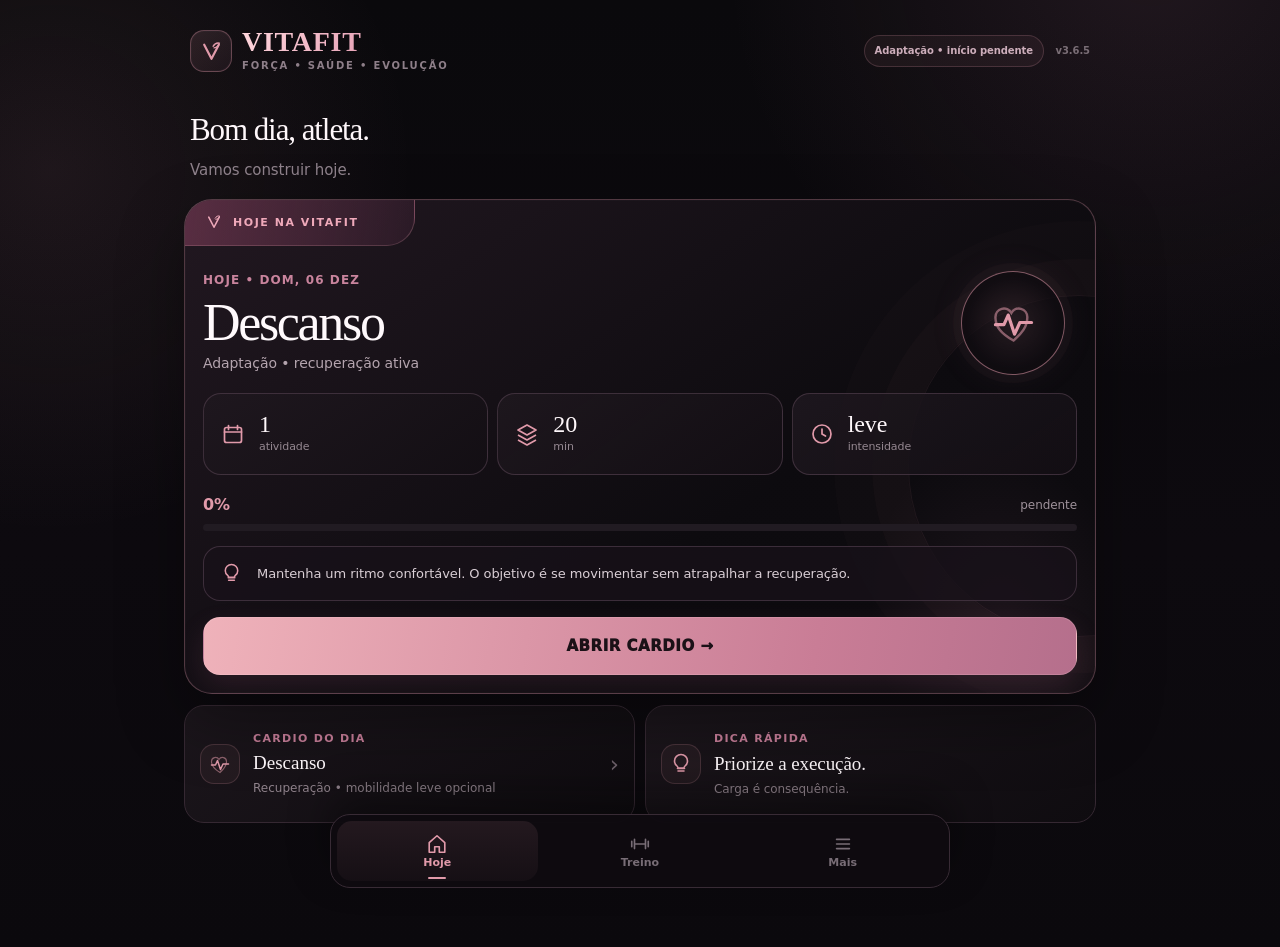
==== index.html @ 619fb8e9 "Release VITAFIT 3.6.5 simplified performance build" ====
<!doctype html>
<html lang="pt-BR">
<head>
  <meta charset="utf-8">
  <meta name="viewport" content="width=device-width,initial-scale=1,viewport-fit=cover">
  <meta name="theme-color" content="#120d12">
  <meta name="application-name" content="VITAFIT">
  <meta name="apple-mobile-web-app-capable" content="yes">
  <meta name="apple-mobile-web-app-status-bar-style" content="black-translucent">
  <meta name="apple-mobile-web-app-title" content="VITAFIT">
  <meta name="forja-build" content="3.6.5">
  <meta name="vitafit-build" content="3.6.5">
  <link rel="manifest" href="manifest.webmanifest?v=3.6.5">
  <link rel="icon" type="image/svg+xml" href="icons/vitafit.svg?v=3.6.5">
  <link rel="icon" type="image/png" sizes="192x192" href="icons/icon-192.png">
  <link rel="apple-touch-icon" href="icons/icon-192.png">
  <title>VITAFIT • Força, saúde & evolução</title>
  <script>
    window.__VITAFIT_INSTALL__=window.__VITAFIT_INSTALL__||{deferred:null,installed:false};
    window.addEventListener('beforeinstallprompt',event=>{event.preventDefault();window.__VITAFIT_INSTALL__.deferred=event;window.dispatchEvent(new CustomEvent('vitafit-install-ready'));});
    window.addEventListener('appinstalled',()=>{window.__VITAFIT_INSTALL__.installed=true;window.__VITAFIT_INSTALL__.deferred=null;window.dispatchEvent(new CustomEvent('vitafit-app-installed'));});
  </script>
  <link rel="stylesheet" href="css/base.css?v=3.6.5"><link rel="stylesheet" href="css/v13.css?v=3.6.5"><link rel="stylesheet" href="css/v14.css?v=3.6.5"><link rel="stylesheet" href="css/v20.css?v=3.6.5"><link rel="stylesheet" href="css/v21.css?v=3.6.5"><link rel="stylesheet" href="css/v30.css?v=3.6.5"><link rel="stylesheet" href="css/v31.css?v=3.6.5"><link rel="stylesheet" href="css/v32.css?v=3.6.5"><link rel="stylesheet" href="css/v33.css?v=3.6.5"><link rel="stylesheet" href="css/v333.css?v=3.6.5"><link rel="stylesheet" href="css/v334.css?v=3.6.5"><link rel="stylesheet" href="css/v340.css?v=3.6.5"><link rel="stylesheet" href="css/v341.css?v=3.6.5"><link rel="stylesheet" href="css/v342.css?v=3.6.5"><link rel="stylesheet" href="css/v350.css?v=3.6.5"><link rel="stylesheet" href="css/v350fix.css?v=3.6.5"><link rel="stylesheet" href="css/v351.css?v=3.6.5"><link rel="stylesheet" href="css/v351-accessibility.css?v=3.6.5"><link rel="stylesheet" href="css/v353.css?v=3.6.5"><link rel="stylesheet" href="css/v354.css?v=3.6.5"><link rel="stylesheet" href="css/v360.css?v=3.6.5"><link rel="stylesheet" href="css/v363.css?v=3.6.5"><link rel="stylesheet" href="css/v364.css?v=3.6.5"><link rel="stylesheet" href="css/v365.css?v=3.6.5">
</head>
<body>
  <div id="forja-root"><div style="min-height:100vh;display:grid;place-items:center;background:radial-gradient(circle at 50% 35%,#21151e,#0b090d 62%);color:#fff9fc;font-family:system-ui,sans-serif;text-align:center;padding:24px"><div><strong style="font-family:Georgia,serif;font-size:30px;font-weight:500;letter-spacing:.08em;color:#e8a2b1">VITAFIT</strong><div style="margin-top:8px;opacity:.56;font-size:11px;letter-spacing:.08em">FORÇA • SAÚDE • EVOLUÇÃO</div><div style="margin-top:16px;opacity:.64;font-size:12px">Preparando seu dia…</div></div></div></div>
  <script>
  (async()=>{
    const BUILD='3.6.5';window.__FORJA_BUILD__=BUILD;window.__VITAFIT_BUILD__=BUILD;document.documentElement.dataset.forjaBuild=BUILD;document.documentElement.dataset.brand='vitafit';
    const root=document.getElementById('forja-root');
    const parts=['home-dashboard.html','nutrition.html','training.html','modals.html'];
    const scripts=['base.js','plan.js','v13.js','enhancements-a.js','v21.js','v30a.js','v30b1.js','v30c.js','dom-fixes.js','v30b2.js','v31.js','v32.js','v33.js','v332.js','v333.js','v334.js','v340.js','v341.js','v342.js','v350.js','v350fix.js','v350header.js','v351.js','v353.js','v354.js','v354-version.js','v360.js','v363.js','v364.js','v365.js'];
    const fragments=await Promise.all(parts.map(async p=>{const r=await fetch('fragments/'+p+'?v='+BUILD);if(!r.ok)throw new Error('Falha ao carregar '+p);return r.text();}));root.innerHTML=fragments.join('');
    const loads=scripts.map(s=>new Promise((ok,fail)=>{const el=document.createElement('script');el.src='js/'+s+'?v='+BUILD;el.async=false;el.onload=ok;el.onerror=fail;document.body.appendChild(el);}));await Promise.all(loads);
    const version=document.querySelector('.hero .version');if(version)version.textContent='v'+BUILD;document.documentElement.dataset.forjaBuild=BUILD;document.documentElement.dataset.vitafitBuild=BUILD;document.documentElement.dataset.vitafitReady='true';
    if('serviceWorker' in navigator){navigator.serviceWorker.addEventListener('message',e=>{if(e.data?.type==='VITAFIT_READY'&&e.data.build&&String(e.data.build)!==BUILD)window.__VITAFIT_UPDATE_AVAILABLE__=String(e.data.build);});navigator.serviceWorker.register('service-worker.js?v='+BUILD,{updateViaCache:'none'}).then(reg=>reg.update()).catch(()=>{});}
  })().catch(err=>{document.getElementById('forja-root').innerHTML='<div style="padding:24px;font-family:sans-serif;color:#fff;background:#0b090d;min-height:100vh"><h1>VITAFIT</h1><p>Não foi possível carregar o aplicativo.</p><pre>'+err.message+'</pre></div>';});
  </script>
</body></html>
---- css/base.css ----
:root{
  --bg:#0c0f13;--panel:#151a22;--panel2:#1b222d;--line:#2a3341;
  --text:#f6f8fb;--muted:#9da8b8;--accent:#b8ff4f;--accent2:#6ce5ff;
  --warn:#ffd166;--danger:#ff7b7b;--good:#85ec94;--shadow:0 16px 44px rgba(0,0,0,.24);
  --r:20px
}
*{box-sizing:border-box} html{scroll-behavior:smooth}
body{
  margin:0;background:
  radial-gradient(circle at 8% 0%,rgba(108,229,255,.08),transparent 31%),
  radial-gradient(circle at 100% 15%,rgba(184,255,79,.07),transparent 28%),var(--bg);
  color:var(--text);font-family:Inter,ui-sans-serif,system-ui,-apple-system,BlinkMacSystemFont,"Segoe UI",sans-serif;
  line-height:1.45;padding-bottom:30px
}
button,input,textarea{font:inherit} button{cursor:pointer;-webkit-tap-highlight-color:transparent}
.app{max-width:1000px;margin:0 auto;padding:16px}
.card{
  border:1px solid var(--line);border-radius:var(--r);padding:16px;
  background:linear-gradient(145deg,rgba(255,255,255,.045),rgba(255,255,255,.018));
  box-shadow:0 10px 28px rgba(0,0,0,.11)
}
.hero{
  position:relative;overflow:hidden;padding:21px;border:1px solid var(--line);border-radius:28px;
  background:linear-gradient(145deg,rgba(255,255,255,.06),rgba(255,255,255,.018));box-shadow:var(--shadow)
}
.hero:after{content:"";position:absolute;width:190px;height:190px;border-radius:50%;right:-70px;top:-80px;background:rgba(184,255,79,.11)}
.eyebrow{font-size:11px;font-weight:900;letter-spacing:.14em;color:var(--accent)}
h1{font-size:clamp(28px,7vw,45px);letter-spacing:-.04em;line-height:1;margin:7px 0 7px}
.hero>p{margin:0;color:var(--muted);max-width:760px}
.profile{display:grid;grid-template-columns:repeat(4,1fr);gap:9px;margin-top:16px}
.metric{padding:11px;border-radius:15px;border:1px solid var(--line);background:rgba(255,255,255,.03)}
.metric b{display:block;font-size:17px}.metric span{font-size:11px;color:var(--muted)}
.version{position:absolute;top:14px;right:16px;color:var(--muted);font-size:10px;font-weight:800;z-index:2}

.today-wrap{margin-top:14px}
.today-head{display:flex;align-items:center;justify-content:space-between;gap:10px;margin-bottom:10px}
.today-head h2{font-size:18px;margin:0}
.date-nav{display:flex;gap:6px;align-items:center}
.icon-btn,.soft-btn,.primary-btn{
  border:1px solid var(--line);border-radius:12px;background:var(--panel2);color:var(--text);font-weight:800
}
.icon-btn{width:38px;height:38px;padding:0}.soft-btn{padding:9px 12px}.primary-btn{padding:10px 13px;background:var(--accent);border-color:var(--accent);color:#10130b}
#dateInput{height:38px;border:1px solid var(--line);border-radius:11px;background:#0f1319;color:var(--text);padding:0 9px;color-scheme:dark}
.today-grid{display:grid;grid-template-columns:1.3fr repeat(3,.7fr);gap:9px}
.today-main{padding:14px;border-radius:16px;border:1px solid rgba(184,255,79,.26);background:rgba(184,255,79,.055)}
.today-main b{display:block;font-size:17px;margin:3px 0}.today-main span{color:var(--muted);font-size:12px}
.stat{padding:13px;border-radius:16px;border:1px solid var(--line);background:rgba(255,255,255,.025)}
.stat strong{font-size:21px;display:block}.stat span{font-size:11px;color:var(--muted)}
.progress{height:9px;background:#0c0f13;border:1px solid var(--line);border-radius:999px;overflow:hidden}
.progress>div{height:100%;width:0;background:linear-gradient(90deg,var(--accent),var(--accent2));transition:.2s}

.target-card{margin-top:14px}
.target-row{display:flex;justify-content:space-between;align-items:center;gap:14px}
.target-row h2{font-size:17px;margin:4px 0}.target-row p{margin:0;color:var(--muted);font-size:12px}
.target-image-wrap{display:none;margin-top:14px}
.target-card.expanded .target-image-wrap{display:block;animation:fade .2s ease}
.target-image-btn{display:block;border:0;padding:0;background:#0c0f13;border-radius:17px;overflow:hidden;width:100%;position:relative}
.target-image-btn img{display:block;width:100%;max-height:560px;object-fit:contain;background:#090b0e}
.target-image-btn span{position:absolute;bottom:9px;left:9px;padding:5px 8px;border-radius:999px;background:rgba(0,0,0,.66);font-size:10px;color:#fff;font-weight:800}

.tabs{
  position:sticky;top:7px;z-index:30;display:grid;grid-template-columns:1fr 1fr;gap:7px;padding:7px;margin:14px 0 18px;
  border:1px solid var(--line);background:rgba(12,15,19,.9);backdrop-filter:blur(14px);border-radius:18px
}
.tab-btn{padding:12px;border:0;border-radius:12px;background:transparent;color:var(--muted);font-weight:900}
.tab-btn.active{background:var(--accent);color:#10130b}.tab{display:none}.tab.active{display:block;animation:fade .2s ease}
@keyframes fade{from{opacity:.4;transform:translateY(3px)}to{opacity:1;transform:none}}

.section-title{margin:25px 0 11px}.section-title h2{font-size:21px;letter-spacing:-.02em;margin:0}.section-title p{margin:4px 0 0;color:var(--muted);font-size:13px}
.grid{display:grid;gap:10px}.grid-4{grid-template-columns:repeat(4,1fr)}.grid-2{grid-template-columns:repeat(2,1fr)}
.macro-value{font-size:25px;font-weight:950;letter-spacing:-.04em}.macro-label{font-size:11px;color:var(--muted)}
.macro-card:nth-child(1) .macro-value{color:var(--accent)}
.macro-card:nth-child(2) .macro-value{color:#ffd36f}
.macro-card:nth-child(3) .macro-value{color:var(--accent2)}
.macro-card:nth-child(4) .macro-value{color:#ffa5c8}

.meal{display:grid;grid-template-columns:66px 1fr auto;gap:12px;padding:14px 0;border-bottom:1px solid var(--line);align-items:start}
.meal:last-child{border-bottom:0;padding-bottom:0}.time{font-weight:950;color:var(--accent);font-size:14px}
.meal h3{margin:0 0 4px;font-size:15px}.meal p{margin:0;color:var(--muted);font-size:13px}.meal .mini{margin-top:6px;font-size:11px;color:#d0d6df}
.check,.ex-check{border:1px solid var(--line);background:#10151c;color:transparent;font-weight:950}
.check{width:30px;height:30px;border-radius:50%}.check.done,.ex-check.done{background:var(--accent);border-color:var(--accent);color:#0c1108}
.water-amount{font-size:35px;font-weight:950;letter-spacing:-.05em}.water-actions{display:flex;flex-wrap:wrap;gap:7px;margin-top:11px}

.measure-form{display:grid;grid-template-columns:repeat(5,1fr) auto;gap:8px}
.field label{display:block;color:var(--muted);font-size:10px;margin:0 0 5px 2px;font-weight:800}
.field input,textarea,.load-input,#startDate{
  width:100%;border:1px solid var(--line);border-radius:11px;background:#0f1319;color:var(--text);padding:10px
}
.measure-summary{display:grid;grid-template-columns:repeat(4,1fr);gap:8px;margin-top:12px}
.delta{padding:11px;border:1px solid var(--line);border-radius:14px;background:rgba(255,255,255,.025)}
.delta b{display:block;font-size:16px}.delta span{font-size:10px;color:var(--muted)}
.chart-wrap{margin-top:12px;padding:10px;border:1px solid var(--line);border-radius:15px;overflow:hidden}
#trendSvg{width:100%;height:180px;display:block}.chart-legend{display:flex;gap:15px;color:var(--muted);font-size:10px;margin:4px 4px 0}
.legend-dot{display:inline-block;width:8px;height:8px;border-radius:50%;margin-right:5px}.ld1{background:var(--accent)}.ld2{background:var(--accent2)}
.log-list{margin-top:10px;display:grid;gap:7px}.log-item{display:grid;grid-template-columns:1fr repeat(4,.75fr) auto;gap:7px;padding:9px;border:1px solid var(--line);border-radius:12px;font-size:11px}
.log-item span{color:var(--muted)}.delete-btn{border:0;background:transparent;color:var(--danger);font-weight:900}

.schedule{display:grid;grid-template-columns:repeat(7,1fr);gap:7px}
.day{min-height:110px;padding:10px;border:1px solid var(--line);border-radius:15px;background:rgba(255,255,255,.025)}
.day b{font-size:11px;color:var(--muted)}.day strong{display:block;margin:5px 0;font-size:12px}.day small{color:var(--muted);font-size:10px;line-height:1.3}
.day.training{border-color:rgba(184,255,79,.34)}.day.cardio{border-color:rgba(108,229,255,.34)}.day.today{outline:2px solid var(--accent);outline-offset:2px}

.phase-bar{display:grid;grid-template-columns:auto 1fr auto;gap:10px;align-items:center}.phase-bar b{font-size:13px}.phase-bar span{font-size:11px;color:var(--muted)}
.week-grid{display:grid;grid-template-columns:repeat(3,1fr);gap:9px}.phase h3{font-size:15px;margin:4px 0}.phase p{margin:0;color:var(--muted);font-size:12px}.phase.active{border-color:rgba(184,255,79,.46);box-shadow:0 0 0 1px rgba(184,255,79,.14) inset}

details{border:1px solid var(--line);border-radius:17px;background:rgba(255,255,255,.025);margin-bottom:9px;overflow:hidden}
summary{list-style:none;padding:15px;display:flex;align-items:center;justify-content:space-between;gap:12px;font-weight:900;cursor:pointer}
summary::-webkit-details-marker{display:none}.sum-meta{text-align:right;font-size:10px;color:var(--muted);font-weight:700}.detail-body{padding:0 15px 15px}
.exercise{display:grid;grid-template-columns:minmax(0,1.45fr) .65fr .65fr 78px auto;gap:7px;align-items:center;padding:10px 0;border-top:1px solid var(--line)}
.exercise .name{font-size:13px;font-weight:850}.exercise small{display:block;color:var(--muted);font-size:10px;margin-top:2px}.data{font-size:11px;color:#d4dae3}.load-input{padding:7px 8px}.ex-check{width:26px;height:26px;border-radius:8px}
.tip{padding:11px 12px;border-left:3px solid var(--accent);border-radius:0 12px 12px 0;background:rgba(184,255,79,.055);font-size:12px;color:#dce4d5}
.cardio-table{width:100%;border-collapse:collapse;font-size:12px}.cardio-table th,.cardio-table td{text-align:left;padding:9px 7px;border-bottom:1px solid var(--line);vertical-align:top}.cardio-table th{font-size:9px;text-transform:uppercase;letter-spacing:.08em;color:var(--muted)}
.tag{display:inline-block;padding:4px 7px;border-radius:999px;background:rgba(108,229,255,.1);color:var(--accent2);font-size:10px;font-weight:900}
textarea{min-height:90px;resize:vertical}
.settings-actions{display:flex;flex-wrap:wrap;gap:8px}
.footer-note{margin-top:20px;padding:13px;border:1px solid rgba(255,209,102,.28);border-radius:15px;background:rgba(255,209,102,.055);color:#e8ddc8;font-size:11px}

.modal{display:none;position:fixed;inset:0;z-index:100;background:rgba(0,0,0,.93);align-items:center;justify-content:center;padding:15px}
.modal.open{display:flex}.modal img{max-width:100%;max-height:90vh;border-radius:16px}.modal button{position:absolute;right:15px;top:15px;width:40px;height:40px;border-radius:50%;border:1px solid rgba(255,255,255,.25);background:rgba(0,0,0,.6);color:#fff;font-size:20px}
.toast{position:fixed;left:50%;bottom:18px;transform:translateX(-50%) translateY(20px);opacity:0;z-index:110;background:#f6f8fb;color:#111;padding:10px 14px;border-radius:999px;font-size:12px;font-weight:850;transition:.2s;pointer-events:none;white-space:nowrap}.toast.show{opacity:1;transform:translateX(-50%) translateY(0)}

@media(max-width:780px){
  .profile,.grid-4{grid-template-columns:repeat(2,1fr)}.grid-2{grid-template-columns:1fr}
  .today-grid{grid-template-columns:1fr 1fr}.today-main{grid-column:1/-1}
  .schedule{grid-template-columns:repeat(2,1fr)}.day:last-child{grid-column:1/-1}
  .measure-form{grid-template-columns:repeat(2,1fr)}.measure-form .save-measure{grid-column:1/-1}
  .measure-summary{grid-template-columns:repeat(2,1fr)}.week-grid{grid-template-columns:1fr}
  .exercise{grid-template-columns:1fr .7fr 72px auto}.exercise .name{grid-column:1/-1}.exercise .rest{display:none}
  .log-item{grid-template-columns:1fr 1fr 1fr auto}.log-item .hide-mobile{display:none}
}
@media(max-width:460px){
  .app{padding:11px}.hero{padding:17px}.meal{grid-template-columns:54px 1fr auto;gap:9px}
  .today-head{align-items:flex-start;flex-direction:column}.date-nav{width:100%}#dateInput{flex:1;min-width:0}
  .today-grid{grid-template-columns:1fr 1fr}.stat strong{font-size:18px}
  .target-row{align-items:flex-start;flex-direction:column}
}

.today-workout-card{
  border-color:rgba(184,255,79,.35);
  background:linear-gradient(135deg,rgba(184,255,79,.075),rgba(108,229,255,.035));
}
.today-workout-card .tw-head{display:flex;justify-content:space-between;align-items:flex-start;gap:12px}
.today-workout-card h3{margin:4px 0 4px;font-size:19px}
.today-workout-card p{margin:0;color:var(--muted);font-size:12px}
.tw-actions{display:flex;flex-wrap:wrap;gap:7px;margin-top:12px}
.session-strip{
  display:none;grid-template-columns:1fr auto;gap:10px;align-items:center;margin-top:12px;padding:11px;
  border:1px solid rgba(184,255,79,.25);border-radius:14px;background:rgba(0,0,0,.16)
}
.session-strip.active{display:grid}
.session-time{font-size:24px;font-weight:950;letter-spacing:-.04em}
.session-meta{color:var(--muted);font-size:10px}

.rest-card{
  position:sticky;top:78px;z-index:24;margin-bottom:10px;border-color:rgba(108,229,255,.28);
  background:rgba(15,19,25,.92);backdrop-filter:blur(12px)
}
.rest-row{display:grid;grid-template-columns:auto 1fr auto;gap:12px;align-items:center}
.rest-clock{font-size:32px;font-weight:950;letter-spacing:-.05em;color:var(--accent2);min-width:94px}
.rest-presets{display:flex;flex-wrap:wrap;gap:6px}
.rest-presets button{padding:7px 9px;border-radius:10px;border:1px solid var(--line);background:var(--panel2);color:var(--text);font-size:10px;font-weight:900}
.rest-controls{display:flex;gap:6px}
.rest-controls button{width:36px;height:36px;border-radius:10px;border:1px solid var(--line);background:var(--panel2);color:var(--text);font-weight:900}

.exercise{
  grid-template-columns:minmax(0,1.35fr) .6fr .62fr 72px 88px auto;
}
.reps-input{width:88px;border:1px solid var(--line);border-radius:11px;background:#0f1319;color:var(--text);padding:7px 8px}
.reps-input::placeholder{font-size:10px}
.exercise-sub{
  grid-column:1/-1;display:flex;align-items:center;justify-content:space-between;gap:8px;margin-top:-4px
}
.progress-hint{font-size:10px;color:var(--muted)}
.progress-hint.up{color:var(--accent);font-weight:900}
.hist-btn{border:0;background:transparent;color:var(--accent2);font-size:10px;font-weight:900;padding:2px 0}
.history-box{
  display:none;grid-column:1/-1;padding:8px 9px;margin-top:-2px;border:1px solid var(--line);border-radius:11px;
  background:rgba(255,255,255,.02);font-size:10px;color:var(--muted)
}
.history-box.open{display:block}
.history-line{display:grid;grid-template-columns:80px 1fr 1fr;gap:7px;padding:4px 0;border-bottom:1px solid rgba(255,255,255,.05)}
.history-line:last-child{border-bottom:0}
.complete-card{margin-top:10px;display:flex;justify-content:space-between;align-items:center;gap:10px;padding:12px;border:1px solid var(--line);border-radius:13px;background:rgba(255,255,255,.02)}
.complete-card span{font-size:11px;color:var(--muted)}
.complete-card b{font-size:13px}

.day-cardio-check{
  margin-top:8px;display:inline-flex;align-items:center;gap:6px;padding:7px 9px;border-radius:10px;
  border:1px solid var(--line);background:var(--panel2);color:var(--text);font-size:10px;font-weight:900
}
.day-cardio-check.done{background:var(--accent2);color:#071115;border-color:var(--accent2)}

@media(max-width:780px){
  .exercise{grid-template-columns:1fr .7fr 72px 84px auto}
  .exercise .name{grid-column:1/-1}.exercise .rest{display:none}
  .rest-card{top:74px}
}
@media(max-width:460px){
  .rest-row{grid-template-columns:1fr auto}
  .rest-presets{grid-column:1/-1;grid-row:2}
  .rest-clock{font-size:27px}
  .exercise{grid-template-columns:1fr 68px 82px auto}
  .exercise .data:not(.rest){display:block}
}
---- css/v13.css ----
/* ===== v1.3 • registro por série ===== */
.session-kpis{
  display:grid;grid-template-columns:repeat(3,1fr);gap:8px;margin-top:11px
}
.session-kpis>div{
  padding:10px;border:1px solid var(--line);border-radius:13px;background:rgba(0,0,0,.13)
}
.session-kpis b{display:block;font-size:15px}.session-kpis span{font-size:9px;color:var(--muted)}

.exercise.v13{
  display:block;padding:14px;margin:9px 0;border:1px solid var(--line);border-radius:16px;
  background:linear-gradient(145deg,rgba(255,255,255,.035),rgba(255,255,255,.015))
}
.exercise.v13.completed{border-color:rgba(184,255,79,.4);background:linear-gradient(145deg,rgba(184,255,79,.055),rgba(255,255,255,.012))}
.ex-card-head{display:flex;justify-content:space-between;align-items:flex-start;gap:10px}
.ex-card-title{min-width:0}
.ex-card-title b{display:block;font-size:14px}
.ex-card-title small{display:block;margin-top:2px;color:var(--muted);font-size:10px}
.ex-card-meta{text-align:right;flex-shrink:0}
.ex-card-meta strong{display:block;color:var(--accent);font-size:11px}
.ex-card-meta span{display:block;color:var(--muted);font-size:9px;margin-top:2px}

.set-table{margin-top:11px;border:1px solid var(--line);border-radius:13px;overflow:hidden}
.set-head,.set-row{
  display:grid;grid-template-columns:38px minmax(72px,.8fr) minmax(72px,.8fr) 1.2fr 34px;
  gap:7px;align-items:center;padding:8px 9px
}
.set-head{
  background:rgba(255,255,255,.035);font-size:8px;color:var(--muted);font-weight:900;
  text-transform:uppercase;letter-spacing:.07em
}
.set-row{border-top:1px solid var(--line)}
.set-row:first-of-type{border-top:0}
.set-num{
  width:27px;height:27px;border-radius:8px;display:grid;place-items:center;
  background:var(--panel2);font-size:10px;font-weight:950
}
.set-row.done .set-num{background:var(--accent);color:#10130b}
.set-input{
  width:100%;min-width:0;border:1px solid var(--line);border-radius:9px;background:#0f1319;
  color:var(--text);padding:8px 7px;text-align:center;font-size:11px
}
.set-input:focus{outline:1px solid rgba(108,229,255,.55);border-color:rgba(108,229,255,.55)}
.previous-set{font-size:9px;color:var(--muted);line-height:1.25}
.previous-set b{color:#dce3ec}
.set-done{
  width:29px;height:29px;border:1px solid var(--line);border-radius:9px;background:#10151c;
  color:transparent;font-weight:950
}
.set-done.done{background:var(--accent);border-color:var(--accent);color:#0c1108}

.ex-footer{
  display:flex;justify-content:space-between;align-items:center;gap:10px;margin-top:9px
}
.ex-hint{font-size:10px;color:var(--muted)}
.ex-hint.up{color:var(--accent);font-weight:900}
.ex-hint.pr{color:var(--warn);font-weight:900}
.ex-actions{display:flex;gap:8px;align-items:center}
.ex-history-btn{
  border:0;background:transparent;color:var(--accent2);padding:3px;font-size:10px;font-weight:900
}
.pr-badge{
  display:none;padding:4px 7px;border-radius:999px;background:rgba(255,209,102,.11);
  color:var(--warn);font-size:9px;font-weight:950
}
.pr-badge.show{display:inline-block}

.v13-history{
  display:none;margin-top:9px;padding:8px;border:1px solid var(--line);border-radius:11px;
  background:rgba(0,0,0,.12);font-size:9px
}
.v13-history.open{display:block}
.v13-h-row{
  display:grid;grid-template-columns:78px 1fr 1fr;gap:7px;padding:5px 3px;border-bottom:1px solid rgba(255,255,255,.05)
}
.v13-h-row:last-child{border-bottom:0}
.v13-h-row span{color:var(--muted)}
.v13-h-row b{font-size:9px}

.exercise.v13 > .name,
.exercise.v13 > .data,
.exercise.v13 > .load-input,
.exercise.v13 > .reps-input,
.exercise.v13 > .ex-check,
.exercise.v13 > .exercise-sub,
.exercise.v13 > .history-box{display:none!important}

@media(max-width:600px){
  .session-kpis{grid-template-columns:1fr 1fr 1fr}
  .session-kpis b{font-size:13px}.session-kpis span{font-size:8px}
  .set-head,.set-row{
    grid-template-columns:34px minmax(62px,.8fr) minmax(62px,.8fr) 1fr 31px;
    gap:5px;padding:7px 6px
  }
  .set-input{padding:8px 4px}
  .previous-set{font-size:8px}
}
@media(max-width:390px){
  .set-head .prev-head{font-size:0}.set-head .prev-head:after{content:"ANT.";font-size:8px}
  .previous-set{line-height:1.1}
}
---- css/v14.css ----
/* ===== v1.4 • painel de transformação ===== */
.progress-dashboard{margin-top:14px}
.pd-head{display:flex;justify-content:space-between;align-items:flex-start;gap:12px}
.pd-head h2{margin:4px 0 3px;font-size:20px}
.pd-head p{margin:0;color:var(--muted);font-size:11px}
.pd-body{margin-top:14px}
.progress-dashboard.collapsed .pd-body{display:none}
.pd-kpis{display:grid;grid-template-columns:repeat(4,1fr);gap:8px}
.pd-kpi{
  padding:12px;border:1px solid var(--line);border-radius:15px;background:rgba(255,255,255,.025)
}
.pd-kpi>span{display:block;color:var(--muted);font-size:8px;font-weight:900;letter-spacing:.1em}
.pd-kpi>b{display:block;font-size:20px;letter-spacing:-.03em;margin:3px 0 1px}
.pd-kpi>small{display:block;color:var(--muted);font-size:9px}
.pd-grid{display:grid;grid-template-columns:1fr 1fr;gap:9px;margin-top:9px}
.pd-panel{
  padding:13px;border:1px solid var(--line);border-radius:16px;background:rgba(255,255,255,.02)
}
.pd-panel-head{display:flex;align-items:flex-start;justify-content:space-between;gap:10px}
.pd-panel-head b{display:block;font-size:13px}
.pd-panel-head span:not(.tag){display:block;color:var(--muted);font-size:9px;margin-top:2px}
.body-deltas{display:grid;grid-template-columns:repeat(4,1fr);gap:6px;margin-top:10px}
.body-deltas>div{padding:9px;border-radius:11px;background:rgba(0,0,0,.15);border:1px solid rgba(255,255,255,.04)}
.body-deltas span{display:block;color:var(--muted);font-size:8px}.body-deltas b{display:block;font-size:13px;margin-top:2px}
.mini-chart-wrap{margin-top:9px;border:1px solid var(--line);border-radius:12px;padding:6px}
#pdBodyChart{width:100%;height:140px;display:block}
.mini-legend{display:flex;gap:14px;color:var(--muted);font-size:9px;padding:1px 4px 3px}

.strength-list{display:grid;gap:6px;margin-top:10px}
.strength-row{
  display:grid;grid-template-columns:1.4fr .8fr .8fr;gap:8px;align-items:center;
  padding:8px;border:1px solid var(--line);border-radius:11px;background:rgba(0,0,0,.12)
}
.strength-row b{font-size:10px}.strength-row span{font-size:9px;color:var(--muted);text-align:right}
.strength-row .gain{color:var(--accent);font-weight:900}
.empty-state{padding:18px 8px;color:var(--muted);font-size:10px;text-align:center}

.milestone-panel{margin-top:9px}
.milestone-grid{display:grid;grid-template-columns:repeat(4,1fr);gap:8px;margin-top:11px}
.milestone-card{
  border:1px solid var(--line);border-radius:14px;padding:8px;background:rgba(0,0,0,.11)
}
.mile-head{display:flex;justify-content:space-between;align-items:center;gap:6px;margin-bottom:7px}
.mile-head b{font-size:10px}.mile-head span{font-size:8px;color:var(--muted)}
.mile-photo{
  width:100%;aspect-ratio:3/4;border:1px dashed var(--line);border-radius:11px;overflow:hidden;
  position:relative;background:#0b0e12;color:var(--muted);padding:0
}
.mile-photo img{width:100%;height:100%;object-fit:cover;display:none}
.mile-photo.has-photo img{display:block}
.mile-photo.has-photo span{display:none}
.mile-photo span{position:absolute;inset:0;display:grid;place-items:center;font-size:9px;font-weight:800;padding:8px}
.mile-actions{display:grid;grid-template-columns:1fr 1fr;gap:5px;margin-top:6px}
.mile-actions .soft-btn{padding:6px 5px;font-size:8px;border-radius:8px}
.danger-soft{color:var(--danger)}
.compare-actions{display:flex;justify-content:space-between;align-items:center;gap:10px;margin-top:10px}
.compare-actions span{color:var(--muted);font-size:9px}

.compare-modal{
  display:none;position:fixed;inset:0;z-index:120;background:rgba(0,0,0,.94);
  align-items:center;justify-content:center;padding:14px
}
.compare-modal.open{display:flex}
.compare-shell{
  width:min(1050px,100%);max-height:94vh;overflow:auto;border:1px solid var(--line);
  border-radius:20px;background:#0e1218;padding:14px
}
.compare-head{display:flex;justify-content:space-between;align-items:center;gap:10px;margin-bottom:10px}
.compare-head h3{margin:3px 0 0;font-size:18px}
.compare-grid{display:grid;grid-template-columns:repeat(4,1fr);gap:8px}
.compare-item{border:1px solid var(--line);border-radius:14px;overflow:hidden;background:#090c10}
.compare-item img{width:100%;aspect-ratio:3/4;object-fit:cover;display:block}
.compare-item .compare-label{padding:8px;font-size:10px;font-weight:900}
.compare-empty{padding:40px 15px;text-align:center;color:var(--muted);font-size:11px;grid-column:1/-1}

@media(max-width:780px){
  .pd-kpis{grid-template-columns:1fr 1fr}
  .pd-grid{grid-template-columns:1fr}
  .milestone-grid{grid-template-columns:1fr 1fr}
  .compare-grid{grid-template-columns:1fr 1fr}
}
@media(max-width:460px){
  .pd-head{flex-direction:column}
  .body-deltas{grid-template-columns:1fr 1fr}
  .compare-actions{align-items:flex-start;flex-direction:column}
}
---- css/v20.css ----
/* ===== FORJA MUSCLE v2.0 ===== */
.home-today{
  margin-top:14px;border-color:rgba(184,255,79,.38);
  background:linear-gradient(135deg,rgba(184,255,79,.08),rgba(108,229,255,.025))
}
.home-head{display:flex;justify-content:space-between;align-items:flex-start;gap:14px}
.home-head h2{margin:4px 0 2px;font-size:23px}.home-head p{margin:0;color:var(--muted);font-size:11px}
.home-score{text-align:right}.home-score b{display:block;font-size:28px;color:var(--accent);letter-spacing:-.05em}.home-score span{font-size:9px;color:var(--muted)}
.home-grid{display:grid;grid-template-columns:repeat(4,1fr);gap:8px;margin-top:13px}
.home-action{display:flex;gap:9px;align-items:flex-start;padding:11px;border:1px solid var(--line);border-radius:14px;background:rgba(0,0,0,.14)}
.home-action.primary-home{border-color:rgba(184,255,79,.28)}
.home-icon{font-size:20px;line-height:1}
.home-action span{display:block;color:var(--muted);font-size:7px;font-weight:900;letter-spacing:.09em}
.home-action b{display:block;font-size:12px;margin:2px 0}.home-action small{display:block;color:var(--muted);font-size:9px;line-height:1.25}
.home-buttons{display:flex;gap:8px;margin-top:11px}.big-home-btn{flex:1}

.smart-head,.shopping-toolbar,.checkin-head{display:flex;justify-content:space-between;align-items:flex-start;gap:12px}
.smart-head h3,.shopping-toolbar h3,.checkin-head h3{margin:3px 0 0;font-size:16px}
.smart-macro-grid{display:grid;grid-template-columns:repeat(4,1fr);gap:7px;margin-top:11px}
.smart-macro-grid>div{padding:10px;border:1px solid var(--line);border-radius:12px;background:rgba(0,0,0,.13)}
.smart-macro-grid span{font-size:8px;color:var(--muted);display:block}.smart-macro-grid b{display:block;font-size:16px;margin:2px 0}.smart-macro-grid small{font-size:8px;color:var(--muted)}
.meal-choice-list{display:grid;gap:7px;margin-top:11px}
.meal-choice{display:grid;grid-template-columns:70px 1fr auto;gap:9px;align-items:center;padding:9px;border:1px solid var(--line);border-radius:12px;background:rgba(255,255,255,.018)}
.meal-choice .meal-time{font-weight:950;color:var(--accent);font-size:11px}
.meal-choice select{width:100%;border:1px solid var(--line);border-radius:10px;background:#0f1319;color:var(--text);padding:9px;font-size:10px}
.meal-choice .meal-macros{text-align:right;font-size:9px;color:var(--muted);min-width:92px}.meal-choice .meal-macros b{display:block;color:#e8edf5;font-size:10px}

.cost-inputs{display:flex;flex-wrap:wrap;gap:6px}.cost-inputs label{font-size:8px;color:var(--muted)}
.cost-inputs input{display:block;width:82px;margin-top:3px;border:1px solid var(--line);border-radius:8px;background:#0f1319;color:var(--text);padding:7px;font-size:10px}
.shopping-list{display:grid;grid-template-columns:repeat(3,1fr);gap:7px;margin-top:11px}
.shopping-item{padding:9px;border:1px solid var(--line);border-radius:11px;background:rgba(0,0,0,.12)}
.shopping-item b{display:block;font-size:10px}.shopping-item span{display:block;color:var(--muted);font-size:9px;margin-top:2px}
.cost-summary{display:grid;grid-template-columns:1fr 1fr;gap:8px;margin-top:10px}
.cost-summary>div{padding:10px;border:1px solid rgba(184,255,79,.22);border-radius:12px;background:rgba(184,255,79,.045)}
.cost-summary span{display:block;color:var(--muted);font-size:8px}.cost-summary b{display:block;font-size:17px;color:var(--accent);margin-top:2px}

.weekly-checkin .checkin-grid{display:grid;grid-template-columns:repeat(4,1fr);gap:7px;margin-top:11px}
.checkin-grid label,.checkin-note{font-size:8px;color:var(--muted);font-weight:800}
.checkin-grid input,.checkin-note textarea{
  display:block;width:100%;margin-top:4px;border:1px solid var(--line);border-radius:10px;background:#0f1319;color:var(--text);padding:9px;font-size:10px
}
.checkin-note{display:block;margin-top:8px}.checkin-note textarea{min-height:70px}
.checkin-actions{display:flex;gap:7px;margin-top:9px}
.checkin-result{margin-top:10px;padding:11px;border:1px solid rgba(108,229,255,.2);border-radius:12px;background:rgba(108,229,255,.035)}
.checkin-result b{display:block;font-size:13px;margin:3px 0}.checkin-result p{margin:0;color:var(--muted);font-size:10px}

.project-progress-row{display:grid;grid-template-columns:auto 1fr;gap:12px;align-items:center;margin-top:9px;padding:11px;border:1px solid var(--line);border-radius:14px;background:rgba(255,255,255,.02)}
.project-progress-copy span{display:block;color:var(--muted);font-size:8px;font-weight:900;letter-spacing:.08em}.project-progress-copy b{display:block;font-size:13px;margin-top:2px}
.project-progress-track{height:10px;border-radius:999px;background:#090c10;border:1px solid var(--line);overflow:hidden}.project-progress-track>div{height:100%;width:0;background:linear-gradient(90deg,var(--accent),var(--accent2));transition:.25s}

@media(max-width:780px){
  .home-grid{grid-template-columns:1fr 1fr}
  .smart-macro-grid{grid-template-columns:1fr 1fr}
  .shopping-list{grid-template-columns:1fr 1fr}
  .weekly-checkin .checkin-grid{grid-template-columns:1fr 1fr}
}
@media(max-width:460px){
  .home-head,.smart-head,.shopping-toolbar,.checkin-head{flex-direction:column}
  .home-grid{grid-template-columns:1fr}
  .meal-choice{grid-template-columns:58px 1fr}.meal-choice .meal-macros{grid-column:2;text-align:left}
  .shopping-list{grid-template-columns:1fr 1fr}
  .cost-inputs{width:100%}
  .project-progress-row{grid-template-columns:1fr}
}


.muscle-volume-grid{display:grid;grid-template-columns:repeat(3,1fr);gap:7px}
.muscle-volume-grid>div{padding:10px;border:1px solid var(--line);border-radius:11px;background:rgba(0,0,0,.12)}
.muscle-volume-grid span{display:block;font-size:8px;color:var(--muted)}.muscle-volume-grid b{display:block;font-size:12px;margin-top:2px}
@media(max-width:600px){.muscle-volume-grid{grid-template-columns:1fr 1fr}}
---- css/v21.css ----
/* ===== FORJA MUSCLE v2.1 ===== */
.weekly-summary{margin-top:10px}
.ws-head{display:flex;justify-content:space-between;gap:12px;align-items:flex-start}
.ws-head h2{margin:4px 0 2px;font-size:19px}.ws-head p{margin:0;color:var(--muted);font-size:10px}
.streak-badge{padding:9px 11px;border:1px solid rgba(255,209,102,.28);border-radius:13px;background:rgba(255,209,102,.055);text-align:right}
.streak-badge span{display:block;font-size:7px;color:var(--muted);font-weight:900;letter-spacing:.09em}.streak-badge b{display:block;color:var(--warn);font-size:15px;margin-top:2px}
.ws-grid{display:grid;grid-template-columns:repeat(4,1fr);gap:7px;margin-top:11px}
.ws-kpi{padding:10px;border:1px solid var(--line);border-radius:12px;background:rgba(0,0,0,.12)}
.ws-kpi span{display:block;color:var(--muted);font-size:8px}.ws-kpi b{display:block;font-size:16px;margin:2px 0}.ws-kpi small{display:block;color:var(--muted);font-size:8px}
.ws-reading{display:flex;justify-content:space-between;align-items:center;gap:12px;margin-top:9px;padding:10px;border:1px solid rgba(108,229,255,.2);border-radius:12px;background:rgba(108,229,255,.035)}
.ws-reading b{display:block;font-size:12px;margin:3px 0}.ws-reading p{margin:0;color:var(--muted);font-size:9px;max-width:650px}

.focus-mode .hero,
.focus-mode .home-today,
.focus-mode .weekly-summary,
.focus-mode .today-wrap,
.focus-mode .target-card,
.focus-mode .progress-dashboard,
.focus-mode .tabs,
.focus-mode #nutricao,
.focus-mode #treino > .section-title:first-of-type,
.focus-mode #treino > #schedule,
.focus-mode #treino > .section-title:nth-of-type(2),
.focus-mode #treino > .card:nth-of-type(1),
.focus-mode #treino > .week-grid{
  display:none!important
}
.focus-mode #treino{display:block!important}
.focus-mode .app{max-width:760px}
.focus-mode .today-workout-card{margin-top:0}
.focus-mode .rest-card{top:7px}
.focus-mode #focusModeBtn{background:var(--accent);color:#10130b;border-color:var(--accent)}
.focus-exit{
  display:none;position:fixed;right:12px;bottom:12px;z-index:90;
  border:0;border-radius:999px;padding:11px 14px;background:var(--accent);color:#10130b;font-weight:950;box-shadow:var(--shadow)
}
.focus-mode .focus-exit{display:block}

.weekly-report-modal{
  display:none;position:fixed;inset:0;z-index:130;background:rgba(0,0,0,.94);align-items:center;justify-content:center;padding:14px
}
.weekly-report-modal.open{display:flex}
.weekly-report-shell{
  width:min(850px,100%);max-height:94vh;overflow:auto;border:1px solid var(--line);border-radius:20px;background:#0e1218;padding:15px
}
.weekly-report-head{display:flex;justify-content:space-between;align-items:flex-start;gap:10px}
.weekly-report-head h3{margin:3px 0 0;font-size:18px}
.report-hero{margin-top:10px;padding:13px;border:1px solid rgba(184,255,79,.25);border-radius:14px;background:rgba(184,255,79,.045)}
.report-hero b{display:block;font-size:20px}.report-hero span{font-size:9px;color:var(--muted)}
.report-grid{display:grid;grid-template-columns:repeat(4,1fr);gap:7px;margin-top:9px}
.report-grid>div{padding:10px;border:1px solid var(--line);border-radius:11px;background:rgba(255,255,255,.02)}
.report-grid span{display:block;color:var(--muted);font-size:8px}.report-grid b{display:block;font-size:14px;margin-top:2px}
.report-section{margin-top:9px;padding:11px;border:1px solid var(--line);border-radius:12px}
.report-section h4{margin:0 0 6px;font-size:12px}.report-section p{margin:0;color:var(--muted);font-size:10px}
.weekly-report-actions{display:flex;gap:8px;margin-top:11px}
@media(max-width:700px){
  .ws-grid,.report-grid{grid-template-columns:1fr 1fr}
}
@media(max-width:460px){
  .ws-head,.ws-reading{align-items:flex-start;flex-direction:column}
  .weekly-report-actions{flex-direction:column}
}
---- css/v30.css ----
/* ===== FORJA MUSCLE v3.0 ===== */
.advanced-body-kpis{display:grid;grid-template-columns:repeat(4,1fr);gap:8px;margin-top:9px}
.advanced-body-kpis>div{padding:10px;border:1px solid var(--line);border-radius:12px;background:rgba(0,0,0,.12)}
.advanced-body-kpis span{display:block;color:var(--muted);font-size:7px;font-weight:900;letter-spacing:.08em}
.advanced-body-kpis b{display:block;font-size:16px;margin:2px 0}.advanced-body-kpis small{display:block;color:var(--muted);font-size:8px}
.day-target-head{display:flex;justify-content:space-between;align-items:flex-start;gap:12px}.day-target-head h3{margin:3px 0 2px;font-size:16px}.day-target-head p{margin:0;color:var(--muted);font-size:9px}.day-type-switch{display:flex;flex-wrap:wrap;gap:5px}.day-type-switch button{padding:7px 8px;border:1px solid var(--line);border-radius:9px;background:var(--panel2);color:var(--text);font-size:8px;font-weight:900}.day-type-switch button.active{background:var(--accent);color:#10130b;border-color:var(--accent)}.day-target-grid,.remaining-macros{display:grid;grid-template-columns:repeat(4,1fr);gap:7px;margin-top:10px}.day-target-grid>div,.remaining-macros>div{padding:9px;border:1px solid var(--line);border-radius:11px;background:rgba(0,0,0,.12)}.day-target-grid span,.remaining-macros span{display:block;color:var(--muted);font-size:8px}.day-target-grid b,.remaining-macros b{display:block;font-size:14px;margin-top:2px}.remaining-macros{padding-top:9px;border-top:1px solid var(--line)}.remaining-macros b.good{color:var(--good)}.remaining-macros b.warn{color:var(--warn)}
.custom-food-form{display:grid;grid-template-columns:1.4fr 1fr repeat(4,.7fr) auto;gap:7px;align-items:end}.custom-food-form label{font-size:8px;color:var(--muted);font-weight:800}.custom-food-form input{display:block;width:100%;margin-top:4px;border:1px solid var(--line);border-radius:9px;background:#0f1319;color:var(--text);padding:8px;font-size:9px}.custom-food-list{display:grid;gap:6px;margin-top:10px}.custom-food-row{display:grid;grid-template-columns:1.4fr repeat(4,.6fr) auto auto;gap:7px;align-items:center;padding:8px;border:1px solid var(--line);border-radius:11px;background:rgba(0,0,0,.11);font-size:9px}.custom-food-row span{color:var(--muted)}.custom-food-row b{font-size:9px}.custom-food-row button{padding:6px 7px;border-radius:8px;border:1px solid var(--line);background:var(--panel2);color:var(--text);font-size:8px;font-weight:900}.custom-food-row button.added{background:var(--accent);color:#10130b;border-color:var(--accent)}
.price-details{margin-top:10px;border:1px solid var(--line);border-radius:11px;padding:0;background:rgba(0,0,0,.08)}.price-details summary{padding:9px 10px;font-size:9px}.price-grid{display:grid;grid-template-columns:repeat(4,1fr);gap:7px;padding:0 10px 10px}.price-grid label{font-size:8px;color:var(--muted)}.price-grid input{display:block;width:100%;margin-top:3px;border:1px solid var(--line);border-radius:8px;background:#0f1319;color:var(--text);padding:7px;font-size:9px}
.library-toolbar{display:grid;grid-template-columns:1fr 180px;gap:7px}.library-toolbar input,.library-toolbar select{border:1px solid var(--line);border-radius:10px;background:#0f1319;color:var(--text);padding:9px;font-size:10px}.library-grid{display:grid;grid-template-columns:repeat(2,1fr);gap:8px;margin-top:10px}.library-item{padding:10px;border:1px solid var(--line);border-radius:13px;background:rgba(0,0,0,.12);display:grid;grid-template-columns:62px 1fr;gap:9px}.muscle-visual{width:62px;height:78px;border-radius:12px;background:#0c1117;border:1px solid var(--line);display:grid;place-items:center;overflow:hidden}.muscle-visual svg{width:52px;height:70px}.library-item b{display:block;font-size:11px}.library-item p{margin:3px 0;color:var(--muted);font-size:8px;line-height:1.3}.library-item .lib-tags{display:flex;flex-wrap:wrap;gap:4px;margin-top:5px}.library-item .lib-tags span{padding:3px 5px;border-radius:999px;background:rgba(108,229,255,.08);color:var(--accent2);font-size:7px;font-weight:800}.library-item button{margin-top:7px;border:0;background:transparent;color:var(--accent);padding:0;font-size:9px;font-weight:900}
.v13-shell .rir-row{display:flex;align-items:center;justify-content:space-between;gap:8px;margin-top:8px}.rir-row label{font-size:9px;color:var(--muted)}.rir-row select{margin-left:5px;border:1px solid var(--line);border-radius:8px;background:#0f1319;color:var(--text);padding:6px;font-size:9px}.next-load{font-size:9px;color:var(--accent);font-weight:900;text-align:right}.performance-warning{margin-top:7px;padding:7px 8px;border:1px solid rgba(255,123,123,.22);border-radius:9px;background:rgba(255,123,123,.045);font-size:8px;color:#f0c7c7}.performance-spark{width:100%;height:54px;display:block;margin-top:7px;border:1px solid var(--line);border-radius:8px;background:rgba(0,0,0,.1)}
.exercise-modal{display:none;position:fixed;inset:0;z-index:145;background:rgba(0,0,0,.94);align-items:center;justify-content:center;padding:14px}.exercise-modal.open{display:flex}.exercise-modal-shell{width:min(720px,100%);max-height:92vh;overflow:auto;border:1px solid var(--line);border-radius:19px;background:#0e1218;padding:14px}.exercise-modal-head{display:flex;justify-content:space-between;align-items:flex-start;gap:10px}.exercise-modal-head h3{margin:3px 0 0;font-size:18px}.exercise-detail-grid{display:grid;grid-template-columns:180px 1fr;gap:12px;margin-top:11px}.exercise-big-visual{border:1px solid var(--line);border-radius:14px;background:#0b0f14;display:grid;place-items:center;min-height:230px}.exercise-big-visual svg{width:150px;height:210px}.exercise-info h4{margin:0 0 4px;font-size:11px}.exercise-info p,.exercise-info li{color:var(--muted);font-size:9px;line-height:1.45}.exercise-info ul{padding-left:17px;margin:4px 0 10px}.alt-grid{display:grid;grid-template-columns:1fr 1fr;gap:6px}.alt-grid>div{padding:8px;border:1px solid var(--line);border-radius:9px;background:rgba(0,0,0,.1);font-size:9px}
@media(max-width:780px){.advanced-body-kpis{grid-template-columns:1fr 1fr}.custom-food-form{grid-template-columns:1fr 1fr}.custom-food-form button{grid-column:1/-1}.price-grid{grid-template-columns:1fr 1fr}.library-grid{grid-template-columns:1fr}}@media(max-width:520px){.day-target-head{flex-direction:column}.day-target-grid,.remaining-macros{grid-template-columns:1fr 1fr}.library-toolbar{grid-template-columns:1fr}.custom-food-row{grid-template-columns:1fr 1fr}.custom-food-row b:first-child{grid-column:1/-1}.exercise-detail-grid{grid-template-columns:1fr}.exercise-big-visual{min-height:180px}.alt-grid{grid-template-columns:1fr}}
---- css/v31.css ----
/* FORJA MUSCLE v3.1 — navegação por áreas */
body{padding-bottom:96px}
.hero{padding:14px 16px;border-radius:20px;margin-bottom:10px}
.hero:after{width:120px;height:120px;right:-45px;top:-55px}
.hero h1{font-size:25px;margin:4px 0 3px}
.hero>p{font-size:11px;max-width:560px}
.hero .profile{display:none}
.hero .eyebrow{font-size:9px}
.hero .version{font-size:9px;top:10px;right:12px}

.tabs.legacy-tabs{display:none!important}
.app>main{display:block}
.app-screen{display:none!important;animation:fade .18s ease}
.app-screen.active{display:block!important}
.screen-intro{margin:4px 0 13px;padding:2px 2px 0}
.screen-intro h2{margin:2px 0;font-size:22px;letter-spacing:-.03em}
.screen-intro p{margin:0;color:var(--muted);font-size:11px}

#screen-hoje .home-today{margin-top:0}
#screen-hoje .today-wrap{margin-top:10px}
#screen-hoje .home-buttons .soft-btn{display:none}
#screen-hoje .home-grid{grid-template-columns:1fr 1fr}
#screen-hoje .home-action{min-height:82px}

#evolucao .weekly-summary,
#evolucao .target-card,
#evolucao .progress-dashboard{margin-top:10px}
#evolucao .progress-dashboard{margin-bottom:8px}

.more-profile{margin-bottom:10px}
.more-profile .profile{display:grid!important;grid-template-columns:repeat(4,1fr);margin-top:0}
.more-profile .metric{box-shadow:none}
.more-links{display:grid;gap:8px;margin-bottom:12px}
.more-link-card{display:flex;align-items:center;justify-content:space-between;gap:12px;padding:13px;border:1px solid var(--line);border-radius:15px;background:rgba(255,255,255,.025)}
.more-link-card b{display:block;font-size:12px}.more-link-card span{display:block;color:var(--muted);font-size:9px;margin-top:2px}

.app-bottom-nav{position:fixed;left:50%;bottom:0;transform:translateX(-50%);z-index:120;width:min(100%,1000px);display:grid;grid-template-columns:repeat(5,1fr);gap:2px;padding:7px max(8px,env(safe-area-inset-right)) calc(7px + env(safe-area-inset-bottom)) max(8px,env(safe-area-inset-left));background:rgba(10,13,17,.94);border-top:1px solid var(--line);backdrop-filter:blur(18px);box-shadow:0 -12px 34px rgba(0,0,0,.34)}
.app-nav-btn{border:0;background:transparent;color:#8f9aaa;min-height:54px;border-radius:13px;display:flex;flex-direction:column;align-items:center;justify-content:center;gap:2px;font-weight:850;padding:4px 2px;-webkit-tap-highlight-color:transparent}
.app-nav-btn .nav-icon{font-size:18px;line-height:1}.app-nav-btn .nav-label{font-size:9px}.app-nav-btn.active{color:var(--accent);background:rgba(184,255,79,.075)}
.app-nav-btn.active .nav-icon{transform:translateY(-1px)}

.focus-mode .app-bottom-nav{display:none!important}
.focus-mode{padding-bottom:28px}

@media(min-width:781px){
 .app-bottom-nav{bottom:12px;border:1px solid var(--line);border-radius:20px;width:min(620px,calc(100% - 24px));padding:6px;box-shadow:0 14px 38px rgba(0,0,0,.4)}
 body{padding-bottom:104px}
}
@media(max-width:640px){
 .app{padding:10px}
 .hero{border-radius:17px;padding:12px 13px}
 .hero h1{font-size:22px}.hero>p{display:none}
 .home-head{gap:8px}.home-head h2{font-size:19px}
 #screen-hoje .home-grid{grid-template-columns:1fr 1fr;gap:6px}
 #screen-hoje .home-action{padding:9px;min-height:78px}
 #screen-hoje .home-icon{font-size:17px}
 #screen-hoje .home-action b{font-size:10px}
 #screen-hoje .home-action small{font-size:8px}
 .today-grid{grid-template-columns:1fr 1fr}
 .today-main{grid-column:1/-1}
 .today-grid .stat:last-child{grid-column:1/-1}
 .advanced-body-kpis,.pd-kpis,.ws-grid{grid-template-columns:1fr 1fr}
 .more-profile .profile{grid-template-columns:1fr 1fr}
 .section-title{margin:19px 0 8px}.section-title h2{font-size:18px}
}
---- css/v32.css ----
/* FORJA MUSCLE v3.2.0 — treino por blocos semanais */
#treino .v32-week-title{margin-top:8px}
#treino .v32-week-title p{max-width:720px}
#treino .schedule{margin-bottom:14px}
#treino .schedule .day{position:relative;min-height:92px;cursor:pointer;transition:border-color .16s ease,background .16s ease,transform .16s ease;outline:none}
#treino .schedule .day:hover{transform:translateY(-1px);background:rgba(255,255,255,.04)}
#treino .schedule .day:focus-visible{box-shadow:0 0 0 2px var(--accent)}
#treino .schedule .day.selected{border-color:var(--accent);background:rgba(184,255,79,.085);box-shadow:0 0 0 1px rgba(184,255,79,.18) inset}
#treino .schedule .day.selected:after{content:"Selecionado";position:absolute;right:8px;bottom:7px;font-size:8px;font-weight:900;letter-spacing:.06em;text-transform:uppercase;color:var(--accent)}
#treino .schedule .day.today{outline:none}

.training-day-stage{display:grid;gap:10px;margin-top:8px}
.training-day-head{display:flex;align-items:flex-start;justify-content:space-between;gap:12px;padding:4px 2px 1px}
.training-day-head h3{margin:3px 0 2px;font-size:20px;letter-spacing:-.025em}
.training-day-head p{margin:0;color:var(--muted);font-size:11px}
.training-day-stage .today-workout-card{margin:0}
.training-day-stage details[hidden],.training-day-stage .rest-card[hidden]{display:none!important}
.training-day-stage details{margin-bottom:0}
.training-day-stage details>summary{background:rgba(255,255,255,.02)}
#treino[data-selected-type="cardio"] .today-workout-card{border-color:rgba(108,229,255,.38);background:linear-gradient(135deg,rgba(108,229,255,.075),rgba(255,255,255,.018))}
#treino[data-selected-type="recuperacao"] .today-workout-card{border-color:var(--line);background:rgba(255,255,255,.025)}

.training-extras{margin-top:16px;border:1px solid var(--line);border-radius:17px;background:rgba(255,255,255,.018);overflow:hidden}
.training-extras>summary{padding:14px 15px}
.training-extras[open]>summary{border-bottom:1px solid var(--line)}
.training-extras-body{padding:0 14px 14px}
.training-extras-body>.section-title:first-child{margin-top:15px}
.training-extras-body .section-title{margin-top:21px}
.training-extras-body .week-grid{margin-top:9px}
.training-extras-body>.card{box-shadow:none}

@media(max-width:780px){
 #treino .schedule{grid-template-columns:repeat(4,1fr);gap:6px}
 #treino .schedule .day{min-height:82px;padding:9px}
 #treino .schedule .day:last-child{grid-column:auto}
 #treino .schedule .day strong{font-size:11px}
 #treino .schedule .day small{font-size:9px}
}
@media(max-width:520px){
 #treino .schedule{grid-template-columns:repeat(2,1fr)}
 #treino .schedule .day{min-height:76px}
 #treino .schedule .day:last-child{grid-column:1/-1}
 .training-day-head{align-items:center}
 .training-day-head h3{font-size:18px}
 .training-day-head p{font-size:10px}
 .training-day-stage .today-workout-card .tw-actions{gap:6px}
 .training-day-stage .today-workout-card .tw-actions button{flex:1 1 140px}
}
---- css/v33.css ----
/* FORJA MUSCLE v3.3.0 — treino do dia em player guiado */
#treino #schedule{display:none!important}
#treino .training-day-head{display:none!important}
#treino #todayWorkoutCard{display:none!important}
#trainingDayStage{border:0;background:transparent;padding:0;box-shadow:none}
#trainingDayStage>details[id^="workout-"]{border:0;background:transparent;margin:0;overflow:visible}
#trainingDayStage>details[id^="workout-"]>summary{display:none!important}
#trainingDayStage>details[id^="workout-"]>.detail-body{padding:0}
#trainingDayStage .exercise{display:none!important;border:0;padding:0;background:transparent}
#trainingDayStage .exercise.guided-active{display:block!important}
#trainingDayStage .exercise.guided-active>.name,
#trainingDayStage .exercise.guided-active>.data,
#trainingDayStage .exercise.guided-active>.load-input,
#trainingDayStage .exercise.guided-active>.reps-input,
#trainingDayStage .exercise.guided-active>.ex-check,
#trainingDayStage .exercise.guided-active>.exercise-sub,
#trainingDayStage .exercise.guided-active>.history-box{display:none!important}
#trainingDayStage .exercise.guided-active .v13-shell{display:block;padding:0;border:0;background:transparent}

.guided-today-hero{margin:0 0 12px;padding:16px;border:1px solid rgba(184,255,79,.25);border-radius:20px;background:linear-gradient(145deg,rgba(184,255,79,.065),rgba(108,229,255,.025));box-shadow:0 12px 28px rgba(0,0,0,.13)}
.guided-today-hero h2{font-size:22px;letter-spacing:-.03em;margin:4px 0 12px}
.guided-workout-summary{display:grid;grid-template-columns:1fr auto auto;gap:10px;align-items:center}
.guided-workout-summary>div:first-child b{display:block;font-size:18px}.guided-workout-summary>div:first-child span{display:block;color:var(--muted);font-size:11px;margin-top:2px}
.guided-summary-progress{min-width:70px;text-align:center;padding:8px 10px;border:1px solid var(--line);border-radius:14px;background:rgba(255,255,255,.025)}
.guided-summary-progress strong{display:block;font-size:18px}.guided-summary-progress span{font-size:9px;color:var(--muted)}
.guided-complete-banner{margin-top:10px;padding:10px 12px;border-radius:13px;background:rgba(133,236,148,.09);border:1px solid rgba(133,236,148,.24);color:var(--good);font-size:11px;font-weight:850}

#trainingDayStage .rest-card{margin:0 0 12px;padding:10px 12px;border-radius:16px}
#trainingDayStage .rest-row{grid-template-columns:auto 1fr auto;gap:8px}
#trainingDayStage .rest-clock{font-size:23px}
#trainingDayStage .rest-presets{display:flex;gap:5px;overflow:auto}
#trainingDayStage .rest-presets button{white-space:nowrap}

.guided-visual{margin-bottom:10px}
.guided-progress-line{display:flex;justify-content:space-between;align-items:center;margin:0 2px 8px;color:var(--muted);font-size:10px;font-weight:900;letter-spacing:.08em}
.guided-progress-line b{color:var(--accent)}
.guided-image-box{overflow:hidden;border:1px solid var(--line);border-radius:20px;background:#0d1218}
.guided-image-box svg{display:block;width:100%;height:auto;max-height:310px;background:radial-gradient(circle at 75% 20%,rgba(184,255,79,.06),transparent 35%),#0d1218}
.guided-image-caption{display:flex;justify-content:space-between;gap:10px;align-items:center;padding:10px 12px;border-top:1px solid var(--line)}
.guided-image-caption b{font-size:12px}.guided-image-caption span{font-size:9px;color:var(--muted);text-align:right}
.guided-tips{margin-top:9px;padding:12px;border:1px solid rgba(108,229,255,.18);border-radius:16px;background:rgba(108,229,255,.035)}
.guided-tips p{margin:5px 0 0;color:#d7dee8;font-size:11px}

#trainingDayStage .guided-active .ex-card-head{margin-top:10px;padding:12px 13px;border:1px solid var(--line);border-radius:16px 16px 0 0;background:rgba(255,255,255,.025)}
#trainingDayStage .guided-active .ex-card-title b{font-size:18px}
#trainingDayStage .guided-active .ex-card-title small{display:block;margin-top:3px;color:var(--muted);font-size:10px}
#trainingDayStage .guided-active .ex-card-meta strong{font-size:12px}
#trainingDayStage .guided-active .set-table{border:1px solid var(--line);border-top:0;border-radius:0 0 16px 16px;overflow:hidden}
#trainingDayStage .guided-active .set-head{padding:7px 9px}
#trainingDayStage .guided-active .set-row{padding:9px;background:rgba(255,255,255,.015)}
#trainingDayStage .guided-active .set-row.done{background:rgba(184,255,79,.045)}
#trainingDayStage .guided-active .set-input{min-height:42px;font-size:15px}
#trainingDayStage .guided-active .set-done{width:40px;height:40px;border-radius:12px}
#trainingDayStage .guided-active .ex-footer{margin-top:8px;padding:10px 2px}
#trainingDayStage .guided-active .v13-history{margin-bottom:8px}

.guided-nav{position:sticky;bottom:72px;z-index:25;margin-top:12px;display:grid;grid-template-columns:auto 1fr minmax(145px,auto);gap:8px;align-items:center;padding:9px;border:1px solid var(--line);border-radius:17px;background:rgba(13,17,23,.94);backdrop-filter:blur(16px);box-shadow:0 12px 32px rgba(0,0,0,.28)}
.guided-nav button:disabled{opacity:.38;cursor:not-allowed}
.guided-nav-status{text-align:center;min-width:70px}.guided-nav-status b{display:block;font-size:15px}.guided-nav-status span{display:block;font-size:8px;color:var(--muted)}

.guided-cardio-card,.guided-recovery-card{display:grid;grid-template-columns:auto 1fr auto;gap:12px;align-items:center;padding:14px;border:1px solid var(--line);border-radius:17px;background:rgba(255,255,255,.025)}
.guided-cardio-card b,.guided-recovery-card b{display:block;font-size:16px}.guided-cardio-card p,.guided-recovery-card p{margin:3px 0 0;color:var(--muted);font-size:11px}
.guided-type-icon{width:46px;height:46px;border-radius:14px;display:grid;place-items:center;border:1px solid rgba(108,229,255,.22);background:rgba(108,229,255,.065);font-size:20px;color:var(--accent2)}

#trainingExtras{margin-top:14px;opacity:.82}
#trainingExtras>summary{padding:12px 13px;font-size:11px}

@media(max-width:640px){
  .guided-today-hero{padding:13px;border-radius:17px}.guided-today-hero h2{font-size:19px}
  .guided-workout-summary{grid-template-columns:1fr auto}.guided-workout-summary #guidedSessionBtn{grid-column:1/-1;width:100%}
  .guided-summary-progress{min-width:62px}
  .guided-image-box svg{max-height:250px}
  .guided-image-caption{align-items:flex-start;flex-direction:column}.guided-image-caption span{text-align:left}
  .guided-nav{grid-template-columns:72px 1fr minmax(126px,1.4fr);bottom:70px;padding:7px;gap:6px}
  .guided-nav .soft-btn,.guided-nav .primary-btn{padding:9px 7px;font-size:10px}
  .guided-cardio-card,.guided-recovery-card{grid-template-columns:auto 1fr}.guided-cardio-card .primary-btn{grid-column:1/-1;width:100%}
}

@media(max-width:460px){
  #trainingDayStage .guided-active .set-head{grid-template-columns:32px 1fr 1fr 46px}
  #trainingDayStage .guided-active .set-row{grid-template-columns:32px 1fr 1fr 46px}
  #trainingDayStage .guided-active .previous-set,#trainingDayStage .guided-active .prev-head{display:none!important}
  .guided-tips p{font-size:10.5px}
}
---- css/v333.css ----
/* FORJA MUSCLE v3.3.3 — descanso circular compacto */
#treino .rest-card.rest-mini-card{
  --rest-progress:0%;
  position:fixed!important;
  top:auto!important;
  right:max(14px,env(safe-area-inset-right))!important;
  bottom:calc(86px + env(safe-area-inset-bottom))!important;
  left:auto!important;
  width:86px!important;
  height:86px!important;
  min-width:86px!important;
  margin:0!important;
  padding:0!important;
  border:0!important;
  border-radius:50%!important;
  z-index:95!important;
  display:none!important;
  place-items:center;
  background:conic-gradient(var(--accent2) var(--rest-progress),rgba(108,229,255,.13) 0)!important;
  box-shadow:0 12px 30px rgba(0,0,0,.38),0 0 0 1px rgba(108,229,255,.16)!important;
  backdrop-filter:none!important;
}
#treino .rest-card.rest-mini-card.rest-mini-active{
  display:grid!important;
  animation:restMiniIn .16s ease-out;
}
#treino .rest-mini-ring{
  width:70px;height:70px;border-radius:50%;display:grid;place-items:center;
  background:#10151c;border:1px solid rgba(255,255,255,.06);
  box-shadow:inset 0 0 20px rgba(0,0,0,.32)
}
#treino .rest-card.rest-mini-card .rest-clock{
  min-width:0!important;margin:0!important;font-size:19px!important;line-height:1!important;
  letter-spacing:-.04em!important;color:var(--accent2)!important;font-weight:950!important
}
#treino .rest-mini-close{
  position:absolute;top:-6px;right:-4px;width:26px;height:26px;padding:0;
  border-radius:50%;border:1px solid rgba(255,255,255,.18);background:#1a2028;color:#fff;
  display:grid;place-items:center;font-size:17px;font-weight:800;line-height:1;
  box-shadow:0 4px 12px rgba(0,0,0,.28)
}
#treino .rest-card.rest-mini-card #pauseRestBtn[hidden]{display:none!important}
@keyframes restMiniIn{from{opacity:0;transform:scale(.88)}to{opacity:1;transform:scale(1)}}
@media(max-width:460px){
  #treino .rest-card.rest-mini-card{
    width:80px!important;height:80px!important;min-width:80px!important;
    right:max(12px,env(safe-area-inset-right))!important;
    bottom:calc(82px + env(safe-area-inset-bottom))!important
  }
  #treino .rest-mini-ring{width:64px;height:64px}
  #treino .rest-card.rest-mini-card .rest-clock{font-size:18px!important}
}
---- css/v334.css ----
/* FORJA MUSCLE v3.3.4 — orientação limpa no topo do exercício */
#treino .forja-v334-hidden{display:none!important}

#exerciseCoachCard.exercise-coach-card{
  margin:0 0 12px;padding:14px;border:1px solid rgba(184,255,79,.22);border-radius:18px;
  background:linear-gradient(145deg,rgba(184,255,79,.055),rgba(108,229,255,.028));
  box-shadow:0 10px 28px rgba(0,0,0,.12)
}
#exerciseCoachCard[hidden]{display:none!important}
.exercise-coach-head{display:flex;justify-content:space-between;align-items:flex-start;gap:12px;margin-bottom:10px}
.exercise-coach-head h2{margin:3px 0 0;font-size:18px;letter-spacing:-.02em}
.exercise-coach-name{
  max-width:48%;padding:5px 8px;border-radius:999px;border:1px solid rgba(108,229,255,.18);
  background:rgba(108,229,255,.08);color:var(--accent2);font-size:10px;font-weight:900;
  text-align:right;white-space:nowrap;overflow:hidden;text-overflow:ellipsis
}
.exercise-coach-grid{display:grid;grid-template-columns:1fr 1fr;gap:9px}
.exercise-coach-panel{
  padding:11px 12px;border-radius:14px;border:1px solid var(--line);background:rgba(9,12,16,.42)
}
.exercise-coach-panel>b{display:flex;align-items:center;gap:7px;font-size:11px;letter-spacing:.01em}
.exercise-coach-panel>b>span{
  width:20px;height:20px;border-radius:50%;display:grid;place-items:center;font-size:11px;font-weight:950
}
.exercise-coach-panel ul{margin:8px 0 0;padding-left:17px;color:#d7dde6;font-size:11px;line-height:1.42}
.exercise-coach-panel li+li{margin-top:5px}
.coach-do{border-color:rgba(184,255,79,.22)}
.coach-do>b{color:var(--accent)}
.coach-do>b>span{background:rgba(184,255,79,.12);color:var(--accent)}
.coach-avoid{border-color:rgba(255,123,123,.2)}
.coach-avoid>b{color:#ff9a9a}
.coach-avoid>b>span{background:rgba(255,123,123,.1);color:#ff9a9a}

@media(max-width:560px){
  #exerciseCoachCard.exercise-coach-card{padding:12px;margin-bottom:10px}
  .exercise-coach-head{align-items:flex-start;margin-bottom:9px}
  .exercise-coach-head h2{font-size:17px}
  .exercise-coach-name{max-width:44%;font-size:9px}
  .exercise-coach-grid{grid-template-columns:1fr;gap:7px}
  .exercise-coach-panel{padding:10px 11px}
  .exercise-coach-panel ul{font-size:10.5px;margin-top:7px}
}
---- css/v340.css ----
/* FORJA MUSCLE v3.4.0 — ciclos progressivos de 4 semanas */
#treino .training-cycle-note{
  margin-top:10px;padding:10px 12px;border-radius:14px;border:1px solid rgba(184,255,79,.16);
  background:rgba(184,255,79,.045);display:flex;flex-direction:column;gap:3px
}
#treino .training-cycle-note b{font-size:11px;color:var(--accent);letter-spacing:.01em}
#treino .training-cycle-note span{font-size:10px;line-height:1.4;color:var(--muted)}
#treino #startDate:disabled{opacity:.6;cursor:not-allowed}
#treino .training-stage-prescription{
  margin:-2px 0 10px;padding:8px 10px;border-radius:12px;
  border:1px solid rgba(108,229,255,.14);background:rgba(108,229,255,.055);
  color:#cbeef4;font-size:10px;font-weight:800;line-height:1.35
}
html[data-training-stage="adaptacao"] #exerciseCoachCard{border-color:rgba(184,255,79,.28)}
html[data-training-stage="iniciante"] #exerciseCoachCard{border-color:rgba(108,229,255,.24)}
html[data-training-stage="intermediario"] #exerciseCoachCard{border-color:rgba(255,209,102,.22)}
#treino .phase.active{outline:1px solid rgba(184,255,79,.24)}
#treino .phase h3{margin-bottom:6px}
#treino .phase p{line-height:1.42}
@media(max-width:560px){
  #treino .training-cycle-note{padding:9px 10px}
  #treino .training-stage-prescription{font-size:9.5px;padding:7px 9px}
}
---- css/v341.css ----
/* FORJA MUSCLE v3.4.1 — Home por ciclos + aba Programa */
#legacyEvolutionArchive[hidden]{display:none!important}

.home-cycle-card{margin-bottom:12px;padding:15px;border-color:rgba(184,255,79,.2);background:linear-gradient(145deg,rgba(184,255,79,.055),rgba(108,229,255,.025))}
.home-cycle-head{display:flex;align-items:flex-start;justify-content:space-between;gap:12px}
.home-cycle-head h2{margin:4px 0 3px;font-size:20px;letter-spacing:-.025em}
.home-cycle-head p{margin:0;color:var(--muted);font-size:11px;line-height:1.45}
.home-cycle-badge,.program-current-pill{flex:0 0 auto;padding:6px 9px;border-radius:999px;border:1px solid rgba(184,255,79,.22);background:rgba(184,255,79,.08);color:var(--accent);font-size:10px;font-weight:900}
.home-cycle-progress{height:6px;margin:13px 0 12px;border-radius:999px;background:#151b23;overflow:hidden}
.home-cycle-progress>div{height:100%;border-radius:inherit;background:linear-gradient(90deg,var(--accent),var(--accent2))}
.home-cycle-kpis{display:grid;grid-template-columns:repeat(3,1fr);gap:8px}
.home-cycle-kpis>div{padding:10px;border:1px solid var(--line);border-radius:13px;background:rgba(7,10,14,.35)}
.home-cycle-kpis span{display:block;color:var(--muted);font-size:8px;font-weight:900;letter-spacing:.08em}
.home-cycle-kpis b{display:block;margin-top:4px;font-size:11px;line-height:1.25}
.home-program-btn{width:100%;margin-top:10px}

#evolucao .program-intro{margin-bottom:10px}
.program-roadmap{display:flex;flex-direction:column;gap:10px}
.program-roadmap-head{display:flex;align-items:flex-start;justify-content:space-between;gap:12px;padding:15px}
.program-roadmap-head h2{margin:4px 0 4px;font-size:19px;letter-spacing:-.025em}
.program-roadmap-head p{margin:0;color:var(--muted);font-size:11px;line-height:1.45;max-width:620px}
.program-stage{border:1px solid var(--line);border-radius:18px;background:rgba(14,18,24,.82);overflow:hidden}
.program-stage.current{border-color:rgba(184,255,79,.32);box-shadow:0 0 0 1px rgba(184,255,79,.06)}
.program-stage>summary{list-style:none;cursor:pointer;padding:15px;display:flex;align-items:flex-start;justify-content:space-between;gap:14px}
.program-stage>summary::-webkit-details-marker{display:none}
.program-stage>summary h3{margin:4px 0 3px;font-size:20px}
.program-stage>summary p{margin:0;color:var(--muted);font-size:11px;line-height:1.45;max-width:560px}
.program-stage-side{min-width:112px;text-align:right}
.program-stage-side span{display:block;color:var(--accent2);font-size:8px;font-weight:900;letter-spacing:.08em}
.program-stage-side b{display:block;margin-top:5px;font-size:10px;line-height:1.3;color:#dfe7ef}
.program-stage-body{padding:0 15px 15px;border-top:1px solid var(--line)}
.program-prescription{margin:12px 0;padding:10px 11px;border-radius:13px;border:1px solid rgba(108,229,255,.16);background:rgba(108,229,255,.05)}
.program-prescription b{display:block;font-size:10px;color:var(--accent2)}
.program-prescription span{display:block;margin-top:3px;color:#d8e2ec;font-size:10px;line-height:1.4}
.program-week{display:grid;grid-template-columns:repeat(7,1fr);gap:6px;margin-bottom:12px}
.program-day{min-height:82px;padding:8px;border:1px solid var(--line);border-radius:12px;background:#0c1117;display:flex;flex-direction:column;gap:4px}
.program-day>span{font-size:8px;font-weight:950;color:var(--muted);letter-spacing:.08em}
.program-day>b{font-size:9.5px;line-height:1.2}
.program-day>small{margin-top:auto;font-size:8px;color:var(--muted)}
.program-day.strength{border-color:rgba(184,255,79,.18);background:rgba(184,255,79,.035)}
.program-day.strength>b{color:#eaffce}
.program-day.cardio{border-color:rgba(108,229,255,.16);background:rgba(108,229,255,.03)}
.program-day.cardio>b{color:#cceff5}
.program-info-grid{display:grid;grid-template-columns:1fr 1fr;gap:8px;margin-bottom:12px}
.program-info-grid>div{padding:11px;border:1px solid var(--line);border-radius:13px;background:rgba(8,11,15,.38)}
.program-info-grid h4{margin:0 0 7px;font-size:11px}
.program-info-grid ul{margin:0;padding-left:17px;color:#cdd5df;font-size:10px;line-height:1.45}
.program-info-grid li+li{margin-top:5px}
.program-workouts{display:grid;grid-template-columns:1fr 1fr;gap:9px}
.program-workout{border:1px solid var(--line);border-radius:14px;background:#0b0f14;overflow:hidden}
.program-workout-head{padding:10px 11px;border-bottom:1px solid var(--line);display:flex;justify-content:space-between;gap:10px;align-items:flex-start}
.program-workout-head span{font-size:8px;color:var(--accent);font-weight:900;letter-spacing:.08em}
.program-workout-head h4{margin:3px 0 1px;font-size:13px}
.program-workout-head small{font-size:9px;color:var(--muted)}
.program-workout-head>b{font-size:9px;color:var(--accent2);white-space:nowrap}
.program-ex-list{display:flex;flex-direction:column}
.program-ex{display:grid;grid-template-columns:24px 1fr auto;gap:8px;align-items:center;padding:9px 10px;border-bottom:1px solid rgba(42,51,65,.65)}
.program-ex:last-child{border-bottom:0}
.program-ex-num{width:22px;height:22px;border-radius:8px;background:#171e28;display:grid;place-items:center;font-size:9px;font-weight:900;color:#dfe7ef}
.program-ex b{display:block;font-size:10px}
.program-ex small{display:block;margin-top:2px;color:var(--muted);font-size:8.5px;line-height:1.35}
.program-ex strong{font-size:10px;color:var(--accent);white-space:nowrap}
.v341-cardio small{display:block;margin-top:5px;color:var(--muted);font-size:9px;line-height:1.35}

@media(max-width:720px){
 .program-week{display:flex;overflow-x:auto;padding-bottom:3px;scrollbar-width:none}
 .program-week::-webkit-scrollbar{display:none}
 .program-day{min-width:105px}
 .program-workouts{grid-template-columns:1fr}
}
@media(max-width:560px){
 .home-cycle-card{padding:12px}
 .home-cycle-head h2{font-size:17px}
 .home-cycle-badge{font-size:9px}
 .home-cycle-kpis{grid-template-columns:1fr 1fr}
 .home-cycle-kpis>div:last-child{grid-column:1/-1}
 .program-roadmap-head{display:block;padding:12px}
 .program-current-pill{display:inline-block;margin-top:10px}
 .program-stage>summary{padding:12px;display:block}
 .program-stage>summary h3{font-size:18px}
 .program-stage-side{margin-top:9px;text-align:left;min-width:0}
 .program-stage-side b{display:none}
 .program-stage-body{padding:0 12px 12px}
 .program-info-grid{grid-template-columns:1fr}
 .program-ex{grid-template-columns:22px 1fr auto;padding:8px}
}
---- css/v342.css ----
/* FORJA MUSCLE v3.4.2 — Home essencial */
#homeLegacyArchive[hidden]{display:none!important}
#screen-hoje #weeklySummary,
#screen-hoje .today-wrap,
#screen-hoje #homeCycleCard{display:none!important}
#screen-hoje .screen-intro{margin-bottom:10px}
---- css/v350.css ----
/* VITAFIT v3.5.0 — identidade premium feminina, forte e funcional */
:root{
  --bg:#0b090d;
  --panel:#151116;
  --panel2:#1d171e;
  --line:#352832;
  --text:#fff9fc;
  --muted:#aa9ba6;
  --accent:#e19aaa;
  --accent2:#a96c8b;
  --warn:#ddb07c;
  --danger:#f08c9d;
  --good:#91c7a5;
  --shadow:0 22px 60px rgba(0,0,0,.34);
  --r:22px;
  --vita-rose:#e19aaa;
  --vita-rose-soft:#c77f99;
  --vita-plum:#6e405d;
  --vita-ink:#0b090d;
}
html{background:var(--bg)}
body{
  background:
    radial-gradient(circle at 90% -5%,rgba(169,108,139,.14),transparent 28%),
    radial-gradient(circle at 4% 18%,rgba(225,154,170,.09),transparent 25%),
    linear-gradient(180deg,#0a090c 0%,#0d0a0f 58%,#0b090d 100%);
  color:var(--text);
  letter-spacing:-.005em;
}
body:before{content:"";position:fixed;inset:0;pointer-events:none;z-index:-1;background:linear-gradient(115deg,transparent 0 72%,rgba(225,154,170,.025) 100%)}
::selection{background:rgba(225,154,170,.25);color:#fff}
.app{max-width:940px;padding:14px 14px 20px}
.card{border-color:var(--line);border-radius:22px;background:linear-gradient(145deg,rgba(35,27,35,.96),rgba(18,14,19,.96));box-shadow:0 14px 34px rgba(0,0,0,.2)}
.eyebrow{color:var(--accent);letter-spacing:.15em}
.hero.vita-brand-header{display:flex;align-items:center;gap:12px;min-height:74px;margin:0 0 14px;padding:10px 6px;border:0;border-radius:0;background:transparent;box-shadow:none;overflow:visible}
.hero.vita-brand-header:after{display:none}
.vita-brand-lockup{display:flex;align-items:center;gap:10px;min-width:0}
.vita-mark{width:42px;height:42px;display:grid;place-items:center;flex:0 0 auto;border:1px solid rgba(225,154,170,.34);border-radius:14px;background:linear-gradient(145deg,rgba(225,154,170,.13),rgba(110,64,93,.12));color:var(--accent);box-shadow:inset 0 0 0 1px rgba(255,255,255,.02)}
.vita-mark svg{width:25px;height:25px;display:block}
.vita-brand-lockup strong{display:block;font-family:Georgia,"Times New Roman",serif;font-size:28px;line-height:.92;letter-spacing:.025em;font-weight:600;background:linear-gradient(120deg,#ffd7dd,#d7819e);-webkit-background-clip:text;background-clip:text;color:transparent}
.vita-brand-lockup small{display:block;margin-top:5px;color:#8e7f89;font-size:8px;text-transform:uppercase;letter-spacing:.18em;font-weight:800}
.vita-header-phase{margin-left:auto;margin-right:46px;padding:7px 10px;border:1px solid rgba(225,154,170,.2);border-radius:999px;background:rgba(225,154,170,.06);color:#cdaebb;font-size:9px;font-weight:800;white-space:nowrap}
.hero.vita-brand-header .version{top:50%;right:6px;transform:translateY(-50%);color:#796d75;font-size:9px}
.screen-intro{margin:4px 2px 16px;padding:0}
.screen-intro h2{font-family:Georgia,"Times New Roman",serif;font-weight:500;font-size:29px;letter-spacing:-.035em;color:#fff8fb}
.screen-intro p{margin-top:4px;font-size:11px;line-height:1.5;color:#988a94}
#screen-hoje>.screen-intro{display:none!important}
#homeToday,#homeCycleCard,#weeklySummary,#screen-hoje .today-wrap{display:none!important}
.vita-home-dashboard{animation:fade .2s ease}
.vita-greeting{padding:4px 6px 17px}
.vita-greeting h2{margin:0;font-family:Georgia,"Times New Roman",serif;font-size:31px;font-weight:500;letter-spacing:-.035em;color:#fff8fb}
.vita-greeting p{margin:5px 0 0;color:#8f828c;font-size:13px}
.vita-today-card{position:relative;overflow:hidden;padding:0 18px 18px;border:1px solid rgba(225,154,170,.32);border-radius:28px;background:linear-gradient(145deg,rgba(34,24,33,.98),rgba(13,11,15,.99) 62%);box-shadow:0 26px 65px rgba(0,0,0,.34),inset 0 0 0 1px rgba(255,255,255,.015)}
.vita-today-card:before{content:"";position:absolute;width:340px;height:340px;right:-155px;top:95px;border-radius:50%;border:1px solid rgba(225,154,170,.08);box-shadow:0 0 0 36px rgba(225,154,170,.018),0 0 0 74px rgba(225,154,170,.012);pointer-events:none}
.vita-today-card:after{content:"";position:absolute;right:-50px;bottom:-120px;width:280px;height:380px;background:radial-gradient(ellipse at center,rgba(169,108,139,.1),transparent 67%);transform:rotate(-12deg);pointer-events:none}
.vita-card-ribbon{position:relative;z-index:1;width:max-content;min-width:230px;margin-left:-18px;padding:12px 34px 12px 18px;display:flex;align-items:center;gap:9px;border-right:1px solid rgba(225,154,170,.26);border-bottom:1px solid rgba(225,154,170,.22);border-radius:0 0 28px 0;background:linear-gradient(100deg,rgba(111,55,80,.72),rgba(70,38,58,.35));color:#efa9ba}
.vita-card-ribbon b{font-size:10px;letter-spacing:.14em}
.vita-ribbon-mark{width:21px;height:21px;display:grid;place-items:center}.vita-ribbon-mark svg{width:18px;height:18px}
.vita-today-top{position:relative;z-index:1;display:grid;grid-template-columns:minmax(0,1fr) 116px;gap:14px;align-items:center;padding:25px 0 18px}
.vita-date{display:flex;align-items:center;gap:6px;color:#c9849d;font-size:10px;font-weight:900;letter-spacing:.09em}
.vita-today-copy h1{margin:8px 0 4px;font-family:Georgia,"Times New Roman",serif;font-size:clamp(34px,7vw,52px);font-weight:500;line-height:.98;letter-spacing:-.045em;color:#fff9fc}
.vita-today-copy p{margin:0;color:#b4a4ae;font-size:13px}
.vita-workout-emblem{width:104px;height:104px;display:grid;place-items:center;border-radius:50%;border:1px solid rgba(225,154,170,.54);background:radial-gradient(circle,rgba(225,154,170,.12),rgba(16,12,17,.82) 64%);color:var(--accent);box-shadow:0 0 0 8px rgba(225,154,170,.025),0 0 36px rgba(169,108,139,.09)}
.vita-workout-emblem svg{width:51px;height:51px}
.vita-stat-grid{position:relative;z-index:1;display:grid;grid-template-columns:repeat(3,1fr);gap:9px}
.vita-stat{display:flex;align-items:center;gap:10px;min-height:82px;padding:13px;border:1px solid rgba(107,82,101,.45);border-radius:18px;background:linear-gradient(145deg,rgba(31,24,31,.88),rgba(19,15,20,.84))}
.vita-stat>span{width:32px;height:32px;display:grid;place-items:center;color:var(--accent);flex:0 0 auto}.vita-stat>span svg{width:24px;height:24px}
.vita-stat b{display:block;font-family:Georgia,"Times New Roman",serif;font-size:24px;line-height:1;color:#fff8fb;font-weight:500}
.vita-stat small{display:block;margin-top:4px;color:#958891;font-size:9px}
.vita-progress{position:relative;z-index:1;margin-top:18px}
.vita-progress-copy{display:flex;justify-content:space-between;align-items:center;margin-bottom:7px}.vita-progress-copy b{color:var(--accent);font-size:16px}.vita-progress-copy span{color:#9f929b;font-size:10px}
.vita-progress-track{height:7px;border-radius:999px;background:#211b22;overflow:hidden}.vita-progress-track>div{height:100%;width:0;border-radius:inherit;background:linear-gradient(90deg,#d9809a,#f0a8b3);box-shadow:0 0 12px rgba(225,154,170,.22);transition:width .25s ease}
.vita-guidance{position:relative;z-index:1;display:flex;align-items:center;gap:11px;margin-top:15px;padding:12px 13px;border:1px solid rgba(116,87,109,.42);border-radius:17px;background:rgba(24,18,25,.76)}
.vita-guidance>span{width:29px;height:29px;display:grid;place-items:center;flex:0 0 auto;color:var(--accent)}.vita-guidance svg{width:23px;height:23px}.vita-guidance p{margin:0;color:#d9ced5;font-size:11px;line-height:1.45}
.vita-primary-action{position:relative;z-index:1;width:100%;min-height:54px;margin-top:16px;border:1px solid rgba(255,220,226,.16);border-radius:17px;background:linear-gradient(100deg,#efb2ba,#c97d96 70%,#b56f8c);color:#1b1117;font-weight:950;font-size:12px;letter-spacing:.035em;box-shadow:0 12px 28px rgba(168,94,126,.16);transition:.16s ease}
.vita-primary-action:active{transform:scale(.985)}
.vita-primary-action.is-done{background:linear-gradient(100deg,#91c7a5,#6ca483);color:#0f1712}
.vita-support-grid{display:grid;grid-template-columns:1fr 1fr;gap:10px;margin-top:11px}
.vita-support-card{min-height:118px;padding:15px;display:grid;grid-template-columns:42px 1fr auto;gap:11px;align-items:center;text-align:left;border:1px solid var(--line);border-radius:20px;background:linear-gradient(145deg,rgba(28,22,28,.96),rgba(15,12,16,.96));color:var(--text)}
button.vita-support-card{cursor:pointer}.vita-support-card>i{font-style:normal;color:#6f626c;font-size:23px}
.vita-support-icon{width:40px;height:40px;display:grid;place-items:center;border:1px solid rgba(225,154,170,.18);border-radius:14px;background:rgba(225,154,170,.055);color:var(--accent)}.vita-support-icon svg{width:24px;height:24px}
.vita-support-card small{display:block;color:#c67d98;font-size:8px;letter-spacing:.12em;font-weight:900}.vita-support-card b{display:block;margin-top:6px;font-family:Georgia,"Times New Roman",serif;font-size:17px;font-weight:500}.vita-support-card span:not(.vita-support-icon){display:block;margin-top:4px;color:#8f828b;font-size:9px;line-height:1.4}.vita-tip-card{grid-template-columns:42px 1fr}
.app-bottom-nav{background:rgba(10,8,11,.94);border-top-color:#2b222a;box-shadow:0 -18px 42px rgba(0,0,0,.38);backdrop-filter:blur(20px)}
.app-nav-btn{color:#786d76;border-radius:15px;font-weight:800;transition:.15s ease;position:relative}
.app-nav-btn .nav-icon{width:23px;height:23px;display:grid;place-items:center;font-size:0}.app-nav-btn .nav-icon svg{width:22px;height:22px;display:block}.app-nav-btn .nav-label{font-size:9px}
.app-nav-btn.active{color:var(--accent);background:linear-gradient(180deg,rgba(225,154,170,.1),rgba(225,154,170,.035))}
.app-nav-btn.active:after{content:"";width:18px;height:2px;border-radius:999px;background:var(--accent);position:absolute;bottom:2px}
.primary-btn{border-color:#d88d9f;background:linear-gradient(100deg,#e7a3ae,#c87e96);color:#1a1116;box-shadow:none}.primary-btn:hover{filter:brightness(1.04)}
.soft-btn,.icon-btn{border-color:var(--line);background:#1a151b;color:#e8dfe4}.soft-btn:active,.icon-btn:active{background:#241c24}
input,textarea,select,.field input,.load-input,#startDate,.set-input,.reps-input{border-color:#382b35!important;background:#100d11!important;color:#fff8fb!important;outline:none}
input:focus,textarea:focus,select:focus,.set-input:focus{border-color:rgba(225,154,170,.65)!important;box-shadow:0 0 0 3px rgba(225,154,170,.08)}
.progress{background:#171218;border-color:#30252e}.progress>div{background:linear-gradient(90deg,#bd728e,#edabb4)}
.check.done,.ex-check.done,.set-done.done{background:linear-gradient(145deg,#e7a3ae,#bc728d)!important;border-color:#dc95a6!important;color:#1b1116!important}
.tag{background:rgba(225,154,170,.08);color:#e3a2b2;border:1px solid rgba(225,154,170,.14)}
#treino .screen-intro{margin-bottom:14px}
#trainingDayStage{max-width:790px;margin:0 auto}
.exercise-coach-card,.guided-today-hero{border-color:rgba(225,154,170,.2)!important;background:linear-gradient(145deg,rgba(50,31,45,.54),rgba(20,15,21,.84))!important;border-radius:22px!important}
.exercise-coach-head h2{font-family:Georgia,"Times New Roman",serif;font-weight:500;letter-spacing:-.025em}
.training-stage-prescription{border-color:rgba(225,154,170,.2)!important;background:rgba(225,154,170,.055)!important;color:#dfc6cf!important}
.exercise-coach-panel{border-color:#392b35!important;background:rgba(17,13,18,.72)!important;border-radius:17px!important}.exercise-coach-panel b span{color:var(--accent)!important}
#trainingDayStage .guided-active .ex-card-head{margin-top:10px;border-color:#3a2c36;background:linear-gradient(145deg,#211921,#171218);border-radius:21px 21px 0 0}
#trainingDayStage .guided-active .ex-card-title b{font-family:Georgia,"Times New Roman",serif;font-size:22px;font-weight:500}
#trainingDayStage .guided-active .ex-card-meta strong{color:#e49bac}
#trainingDayStage .guided-active .set-table{border-color:#3a2c36;border-radius:0 0 21px 21px;background:#100d11}
#trainingDayStage .guided-active .set-head{background:#171218;color:#8f828b}
#trainingDayStage .guided-active .set-row{background:#121014;border-color:#2d232b}
#trainingDayStage .guided-active .set-row.done{background:rgba(225,154,170,.045)}
#trainingDayStage .guided-active .set-num{background:#201820;color:#f4e8ed;border-color:#352833}
#trainingDayStage .guided-active .set-input{border-radius:14px!important;min-height:48px!important}
#trainingDayStage .guided-active .set-done{border-radius:14px!important;border-color:#3a2d37!important;background:#181319!important;color:#7e7079}
.guided-nav{bottom:78px;border-color:#382b35;border-radius:20px;background:rgba(14,11,15,.95);box-shadow:0 16px 36px rgba(0,0,0,.34)}
.guided-nav .primary-btn{min-height:42px;border-radius:14px}.guided-nav-status b{color:#fff6fa}.guided-nav-status span{color:#887b84}
#treino .rest-card.rest-mini-card{background:conic-gradient(var(--accent) var(--rest-progress),rgba(225,154,170,.11) 0)!important;box-shadow:0 12px 34px rgba(0,0,0,.4),0 0 0 1px rgba(225,154,170,.2)!important}
#treino .rest-mini-ring{background:#120e13!important;border-color:#3b2c37!important}#treino .rest-mini-dismiss{background:#211820!important;border-color:#46343f!important;color:#c2aeb8!important}
.guided-cardio-card,.guided-recovery-card{border-color:#3a2c36;background:linear-gradient(145deg,#211821,#141015);border-radius:20px}.guided-type-icon{border-color:rgba(225,154,170,.22);background:rgba(225,154,170,.065);color:var(--accent)}
#trainingExtras{opacity:.9}.training-extras-panel>summary{color:#c9b8c1}
#nutricao>.section-title:first-of-type{margin-top:4px}#nutricao .grid-4{gap:9px}
#nutricao .macro-card{min-height:92px;padding:14px;background:linear-gradient(145deg,#211920,#141015);border-color:#372a34}
#nutricao .macro-value{font-family:Georgia,"Times New Roman",serif;font-size:24px;font-weight:500;color:#f4b7c2!important}#nutricao .macro-card:nth-child(2) .macro-value{color:#e3a2b2!important}#nutricao .macro-card:nth-child(3) .macro-value{color:#cf91ad!important}#nutricao .macro-card:nth-child(4) .macro-value{color:#d7b18d!important}
#nutricao #meals{padding:0;border:0;background:transparent;box-shadow:none;display:grid;gap:8px}
#nutricao .meal{grid-template-columns:58px 1fr auto;gap:12px;padding:13px 14px;border:1px solid #342833!important;border-radius:18px;background:linear-gradient(145deg,rgba(31,24,31,.95),rgba(16,13,17,.96))}
#nutricao .meal .time{color:#d889a1;font-size:12px}#nutricao .meal h3{font-size:14px;color:#fff7fb}#nutricao .meal p{color:#9f929a;line-height:1.5}#nutricao .meal .mini{color:#b7a6b0}
#nutricao .water-amount{font-family:Georgia,"Times New Roman",serif;font-weight:500;color:#f7c0ca}.water-actions .primary-btn{border-radius:13px}
.day-target-card,.smart-nutrition,.custom-food-card{border-color:#392b35;background:linear-gradient(145deg,#1d171e,#110e12)}
.day-target-grid>div,.remaining-macros>div,.smart-macro-grid>div{border-color:#352832!important;background:#151116!important;border-radius:15px!important}
.day-type-switch button{border-color:#3a2c36!important;background:#151116!important;color:#a999a3!important}.day-type-switch button.active{background:rgba(225,154,170,.12)!important;color:#efabb8!important;border-color:rgba(225,154,170,.38)!important}
#evolucao .program-intro{margin-bottom:14px}.program-roadmap{gap:11px}
.program-roadmap-head{position:relative;overflow:hidden;padding:18px;border-color:rgba(225,154,170,.24);background:linear-gradient(145deg,rgba(51,31,46,.65),rgba(18,14,19,.96))}
.program-roadmap-head:after{content:"";position:absolute;width:160px;height:160px;border-radius:50%;right:-65px;top:-65px;border:1px solid rgba(225,154,170,.1);box-shadow:0 0 0 25px rgba(225,154,170,.018)}
.program-roadmap-head h2{font-family:Georgia,"Times New Roman",serif;font-size:24px;font-weight:500}.program-current-pill,.home-cycle-badge{border-color:rgba(225,154,170,.24);background:rgba(225,154,170,.08);color:#e7a4b4}
.program-stage{border-color:#382b35;background:linear-gradient(145deg,#1a141b,#100d11);border-radius:21px}.program-stage.current{border-color:rgba(225,154,170,.42);box-shadow:inset 3px 0 0 #c97896,0 16px 38px rgba(0,0,0,.17)}
.program-stage>summary h3{font-family:Georgia,"Times New Roman",serif;font-weight:500;font-size:22px}.program-stage-side span{color:#d88ca3}.program-stage-body{border-top-color:#30252e}.program-prescription{border-color:rgba(225,154,170,.18);background:rgba(225,154,170,.05)}.program-prescription b{color:#e19aaa}
.program-day{border-color:#332730;background:#100d11;border-radius:14px}.program-day.strength{border-color:rgba(225,154,170,.22);background:rgba(225,154,170,.035)}.program-day.strength>b{color:#f0c5cf}.program-day.cardio{border-color:rgba(169,108,139,.22);background:rgba(169,108,139,.035)}.program-day.cardio>b{color:#d4b1c2}
.program-info-grid>div,.program-workout{border-color:#352832;background:#100d11;border-radius:16px}.program-workout-head{border-color:#30252e}.program-workout-head span,.program-ex strong{color:#e19aaa}.program-workout-head>b{color:#c286a1}.program-ex{border-bottom-color:#2d232b}.program-ex-num{background:#211820;color:#eadde4}
.vita-more-brand{display:flex;align-items:center;gap:14px;margin-bottom:11px;padding:17px;border-color:rgba(225,154,170,.24);background:linear-gradient(135deg,rgba(65,38,56,.55),rgba(19,15,20,.96))}
.vita-more-brand .vita-mark{width:52px;height:52px;border-radius:17px}.vita-more-brand .vita-mark svg{width:31px;height:31px}.vita-more-brand strong{display:block;font-family:Georgia,"Times New Roman",serif;font-size:24px;font-weight:500;color:#f4b4c0;letter-spacing:.04em}.vita-more-brand p{margin:3px 0;color:#a5969f;font-size:10px}.vita-more-brand small{color:#71646d;font-size:8px}
.more-profile{border-color:#372a34;background:linear-gradient(145deg,#1e171e,#110e12)}.more-profile .metric{border-color:#342833;background:#141015}.more-profile .metric b{font-family:Georgia,"Times New Roman",serif;font-weight:500;color:#f6e8ef}.more-link-card{border-color:#362934;border-radius:18px;background:linear-gradient(145deg,#1c161d,#110e12)}
.settings-actions{gap:7px}.settings-actions button{border-radius:13px}.footer-note{border-color:rgba(221,176,124,.2);background:rgba(221,176,124,.04);color:#bda895}.modal{background:rgba(8,6,9,.95)}.toast{background:#f0d4db;color:#21151b;box-shadow:0 16px 35px rgba(0,0,0,.35)}
@media(min-width:781px){.app-bottom-nav{border-color:#382b35;background:rgba(15,11,16,.95)}}
@media(max-width:640px){
  .app{padding:10px 10px 18px}.hero.vita-brand-header{min-height:64px;margin-bottom:8px;padding:7px 3px}.vita-mark{width:38px;height:38px;border-radius:13px}.vita-brand-lockup strong{font-size:25px}.vita-brand-lockup small{font-size:7px}.vita-header-phase{display:none}.hero.vita-brand-header .version{right:4px}
  .vita-greeting{padding:3px 4px 13px}.vita-greeting h2{font-size:27px}.vita-greeting p{font-size:12px}.vita-today-card{padding:0 13px 14px;border-radius:23px}.vita-card-ribbon{margin-left:-13px;padding:10px 24px 10px 13px;min-width:198px}.vita-card-ribbon b{font-size:9px}
  .vita-today-top{grid-template-columns:minmax(0,1fr) 76px;padding:20px 0 14px}.vita-today-copy h1{font-size:35px}.vita-today-copy p{font-size:11px}.vita-date{font-size:9px}.vita-workout-emblem{width:70px;height:70px}.vita-workout-emblem svg{width:36px;height:36px}
  .vita-stat-grid{gap:6px}.vita-stat{min-height:72px;padding:10px 8px;gap:7px;border-radius:15px}.vita-stat>span{width:24px;height:24px}.vita-stat>span svg{width:20px;height:20px}.vita-stat b{font-size:20px}.vita-stat small{font-size:8px}.vita-guidance{padding:10px}.vita-guidance p{font-size:10px}.vita-primary-action{min-height:50px;margin-top:13px}
  .vita-support-grid{grid-template-columns:1fr;gap:8px}.vita-support-card{min-height:94px;padding:12px 13px}.vita-support-card b{font-size:16px}#nutricao .grid-4{grid-template-columns:1fr 1fr}.screen-intro h2{font-size:26px}.program-roadmap-head h2{font-size:21px}
}
@media(max-width:420px){.vita-stat{display:block;text-align:center}.vita-stat>span{margin:0 auto 5px}.vita-stat b{font-size:19px}.vita-today-copy h1{font-size:32px}#trainingDayStage .guided-active .ex-card-title b{font-size:20px}}
---- css/v350fix.css ----
/* VITAFIT v3.5.0 — evita flash do cabeçalho legado durante o bootstrap */
.hero:not(.vita-brand-header){visibility:hidden}
.hero.vita-brand-header{visibility:visible}
---- css/v351.css ----
/* VITAFIT v3.5.1 — convite de instalação compacto no primeiro acesso */
.vita-install-card{
  position:relative;
  display:grid;
  grid-template-columns:46px minmax(0,1fr) auto;
  gap:12px;
  align-items:center;
  margin:0 0 11px;
  padding:13px 42px 13px 13px;
  border:1px solid rgba(225,154,170,.24);
  border-radius:20px;
  background:linear-gradient(135deg,rgba(56,34,49,.78),rgba(20,15,21,.96));
  box-shadow:0 14px 34px rgba(0,0,0,.18),inset 0 0 0 1px rgba(255,255,255,.012);
}
.vita-install-card[hidden]{display:none!important}
.vita-install-icon{
  width:46px;height:46px;display:grid;place-items:center;
  border:1px solid rgba(225,154,170,.26);border-radius:15px;
  background:rgba(225,154,170,.075);color:var(--accent);flex:0 0 auto;
}
.vita-install-icon svg{width:26px;height:26px;display:block}
.vita-install-copy{min-width:0}
.vita-install-copy small{display:block;color:#ca819b;font-size:8px;font-weight:900;letter-spacing:.13em}
.vita-install-copy b{display:block;margin-top:4px;color:#fff7fb;font-family:Georgia,"Times New Roman",serif;font-size:17px;font-weight:500;line-height:1.15}
.vita-install-copy p{margin:4px 0 0;color:#9d8f98;font-size:9.5px;line-height:1.45}
.vita-install-action{
  min-height:38px;padding:0 13px;border:1px solid rgba(255,218,225,.16);border-radius:12px;
  background:linear-gradient(100deg,#efb2ba,#c97d96);color:#1b1117;font-size:9px;font-weight:950;letter-spacing:.055em;
  white-space:nowrap;box-shadow:none;
}
.vita-install-action:disabled{opacity:.55}
.vita-install-dismiss{
  position:absolute;right:9px;top:8px;width:25px;height:25px;padding:0;border:0;border-radius:50%;
  background:transparent;color:#8b7d86;font-size:18px;line-height:23px;font-weight:500;
}
.vita-install-help{
  margin-top:8px;padding:8px 9px;border:1px solid rgba(225,154,170,.14);border-radius:11px;
  background:rgba(10,8,11,.34);color:#b9aab3;font-size:9px;line-height:1.5;
}
.vita-install-help b,.vita-install-help strong{color:#e5c7d0}
.vita-install-card.is-help{align-items:start}

@media(max-width:520px){
  .vita-install-card{grid-template-columns:40px minmax(0,1fr);padding:12px 38px 12px 12px;gap:10px}
  .vita-install-icon{width:40px;height:40px;border-radius:13px}.vita-install-icon svg{width:23px;height:23px}
  .vita-install-copy b{font-size:16px}.vita-install-copy p{font-size:9px}
  .vita-install-action{grid-column:1/-1;width:100%;min-height:40px;margin-top:1px}
}
---- css/v351-accessibility.css ----
/* VITAFIT v3.5.1 accessibility hotfix — tipografia confortável para baixa visão */
html{-webkit-text-size-adjust:100%;text-size-adjust:100%}
body{line-height:1.55}
button,input,textarea,select{line-height:1.35}

/* Cabeçalho e textos de apoio */
.eyebrow{font-size:12px}
.vita-brand-lockup small{font-size:10px;line-height:1.25}
.vita-header-phase,.hero.vita-brand-header .version{font-size:10px}
.screen-intro p,.section-title p{font-size:14px;line-height:1.55}

/* Home */
.vita-greeting p{font-size:15px;line-height:1.5}
.vita-card-ribbon b{font-size:11px}
.vita-date{font-size:12px}
.vita-today-copy p{font-size:14px;line-height:1.5}
.vita-stat small{font-size:11px;line-height:1.35}
.vita-progress-copy span{font-size:12px}
.vita-guidance p{font-size:13px;line-height:1.55}
.vita-primary-action{min-height:58px;font-size:15px}
.vita-support-card small{font-size:11px}
.vita-support-card b{font-size:19px;line-height:1.2}
.vita-support-card span:not(.vita-support-icon){font-size:12px;line-height:1.5}

/* Instalação do app */
.vita-install-copy small{font-size:10px}
.vita-install-copy b{font-size:19px;line-height:1.2}
.vita-install-copy p{font-size:13px;line-height:1.55}
.vita-install-action{min-height:44px;font-size:13px}
.vita-install-help{font-size:12px;line-height:1.6}
.vita-install-dismiss{width:32px;height:32px;font-size:21px;line-height:30px}

/* Navegação e botões */
.app-nav-btn{min-height:60px}
.app-nav-btn .nav-label{font-size:11px;line-height:1.15}
.soft-btn,.primary-btn{min-height:42px;font-size:14px}
.more-link-card b{font-size:15px}
.more-link-card span{font-size:12px;line-height:1.45}

/* Treino — exercício, séries, carga e repetições */
.session-kpis b{font-size:17px}
.session-kpis span{font-size:11px}
.ex-card-title b{font-size:16px}
.ex-card-title small{font-size:13px;line-height:1.4}
.ex-card-meta strong{font-size:13px}
.ex-card-meta span{font-size:11px}
.set-head{font-size:11px;letter-spacing:.045em}
.set-num{font-size:12px}
.set-input{min-height:42px;font-size:15px}
.previous-set{font-size:12px;line-height:1.35}
.set-done{width:36px;height:36px}
.ex-hint,.ex-history-btn{font-size:12px}
.pr-badge{font-size:11px}
.v13-history{font-size:11px;line-height:1.45}
.v13-h-row b{font-size:11px}
.training-stage-prescription,.exercise-coach-panel,.tip{font-size:13px;line-height:1.55}
.cardio-table{font-size:14px}
.cardio-table th{font-size:11px}
.tag{font-size:12px}

/* Nutrição */
#nutricao .meal .time{font-size:14px}
#nutricao .meal h3{font-size:17px;line-height:1.25}
#nutricao .meal p{font-size:15px;line-height:1.55}
#nutricao .meal .mini{font-size:13px;line-height:1.45}
.macro-label{font-size:13px}
.field label{font-size:13px;line-height:1.35}
.delta span{font-size:12px}

/* Programa — leitura das fases e exercícios */
.program-roadmap-head p{font-size:14px;line-height:1.55}
.home-cycle-head p{font-size:13px;line-height:1.5}
.home-cycle-badge,.program-current-pill{font-size:12px}
.home-cycle-kpis span{font-size:11px;letter-spacing:.055em}
.home-cycle-kpis b{font-size:14px;line-height:1.35}
.program-stage>summary p{font-size:14px;line-height:1.55}
.program-stage-side span{font-size:11px}
.program-stage-side b{font-size:12px}
.program-prescription b{font-size:12px}
.program-prescription span{font-size:13px;line-height:1.5}
.program-day{min-width:116px;min-height:92px}
.program-day>span{font-size:11px}
.program-day>b{font-size:12px;line-height:1.3}
.program-day>small{font-size:11px;line-height:1.35}
.program-info-grid h4{font-size:14px}
.program-info-grid ul{font-size:13px;line-height:1.55}
.program-workout-head span{font-size:11px}
.program-workout-head h4{font-size:15px}
.program-workout-head small{font-size:12px}
.program-workout-head>b{font-size:12px}
.program-ex-num{font-size:11px}
.program-ex b{font-size:14px;line-height:1.3}
.program-ex small{font-size:12px;line-height:1.45}
.program-ex strong{font-size:13px}
.v341-cardio small{font-size:12px;line-height:1.45}

/* Mais / perfil */
.metric span{font-size:13px;line-height:1.35}
.vita-more-brand p{font-size:12px;line-height:1.45}
.vita-more-brand small{font-size:10px}
.footer-note{font-size:13px;line-height:1.55}
.toast{font-size:14px}

@media(max-width:640px){
  .vita-brand-lockup small{font-size:9px}
  .vita-greeting p{font-size:14px}
  .vita-card-ribbon b{font-size:11px}
  .vita-today-copy p{font-size:14px}
  .vita-stat small{font-size:11px}
  .vita-guidance p{font-size:13px}
  .vita-support-card b{font-size:18px}
  .screen-intro p{font-size:14px}
  .program-roadmap-head h2{font-size:23px}
}

@media(max-width:420px){
  .app-nav-btn .nav-label{font-size:10.5px}
  .set-head,.set-row{grid-template-columns:32px minmax(64px,.8fr) minmax(64px,.8fr) 1fr 36px}
  .set-head{font-size:10px}
  .previous-set{font-size:11px}
}
---- css/v353.css ----
/* VITAFIT v3.5.3 — resposta imediata ao toque e troca leve entre telas */
html{scroll-behavior:auto}
.app-screen{animation:none!important}
.app-nav-btn{touch-action:manipulation;user-select:none;-webkit-user-select:none;transition:background-color .08s ease,color .08s ease,transform .08s ease}
.app-nav-btn.is-pressed{transform:scale(.94)}
.app-nav-btn.active .nav-icon{transform:none}

/* Só posterga blocos extensos que ficam abaixo da primeira dobra.
   Cabeçalhos, identidade e controles de topo pintam imediatamente. */
#programRoadmap .program-workout,
#programRoadmap .program-info-grid{content-visibility:auto;contain-intrinsic-size:auto 260px}

@media(prefers-reduced-motion:reduce){
  .app-nav-btn{transition:none}
}
---- css/v354.css ----
/* VITAFIT v3.5.4 — rotina oficial e vídeo demonstrativo */
.exercise-demo-btn{width:100%;margin:10px 0 14px;border:1px solid rgba(232,162,177,.28);background:linear-gradient(135deg,rgba(232,162,177,.13),rgba(255,255,255,.035));color:var(--text,#fff);border-radius:16px;padding:12px 14px;display:grid;grid-template-columns:34px 1fr auto;align-items:center;text-align:left;gap:10px;cursor:pointer}.exercise-demo-btn>span{width:34px;height:34px;border-radius:50%;display:grid;place-items:center;background:#e8a2b1;color:#160d12;font-size:13px}.exercise-demo-btn>b{font-size:13px}.exercise-demo-btn small{font-size:10px;opacity:.58}.guided-image-box{display:none!important}.forja-video-modal{position:fixed;inset:0;z-index:99999;background:rgba(5,4,6,.88);backdrop-filter:blur(8px);display:none;align-items:center;justify-content:center;padding:18px}.forja-video-modal.open{display:flex}.forja-video-card{width:min(520px,100%);background:#110e12;border:1px solid rgba(255,255,255,.12);border-radius:22px;padding:14px;box-shadow:0 28px 80px rgba(0,0,0,.5);position:relative}.forja-video-card video{width:100%;max-height:72vh;border-radius:16px;background:#000;display:block}.forja-video-title{font-weight:800;font-size:15px;padding:6px 42px 12px 4px}.forja-video-card p{font-size:11px;line-height:1.45;opacity:.6;margin:10px 4px 2px}.forja-video-close{position:absolute;right:12px;top:10px;width:34px;height:34px;border:0;border-radius:50%;background:rgba(255,255,255,.09);color:#fff;font-size:22px;z-index:2}.video-modal-open{overflow:hidden}@media(max-width:640px){.exercise-demo-btn{grid-template-columns:32px 1fr auto;padding:11px 12px}.forja-video-modal{padding:10px;align-items:flex-end}.forja-video-card{border-radius:22px 22px 14px 14px;padding:10px}.forja-video-card video{max-height:68vh}}
---- css/v360.css ----
/* VITAFIT 3.6.0 — rework completo do treino */
#treino.v360-ready{padding-bottom:110px}
#treino.v360-ready>#v360LegacyTraining{display:none!important}
.v360-shell{max-width:980px;margin:0 auto;padding:8px 0 36px;color:#fff}
.v360-hero{position:relative;overflow:hidden;border:1px solid rgba(255,255,255,.08);border-radius:28px;padding:24px;background:linear-gradient(145deg,#24131d,#0d0b10 62%);box-shadow:0 18px 48px rgba(0,0,0,.28)}
.v360-hero:after{content:"";position:absolute;width:220px;height:220px;border-radius:50%;right:-90px;top:-90px;background:radial-gradient(circle,rgba(232,162,177,.28),transparent 68%)}
.v360-kicker{font-size:11px;letter-spacing:.16em;color:#e8a2b1;font-weight:800}.v360-hero h1{margin:8px 0 6px;font:600 clamp(28px,5vw,42px)/1.02 Georgia,serif}.v360-hero p{margin:0;color:#aaa1a8;font-size:14px;max-width:620px}
.v360-week{display:grid;grid-template-columns:repeat(5,1fr);gap:8px;margin:16px 0}.v360-day{border:1px solid rgba(255,255,255,.08);border-radius:16px;background:#151117;color:#d7ced4;padding:12px 8px;text-align:center;min-height:72px}.v360-day b{display:block;font-size:12px;letter-spacing:.08em}.v360-day span{display:block;font-size:10px;color:#887f85;margin-top:4px}.v360-day.active{background:linear-gradient(145deg,#e8a2b1,#c8748a);color:#1b1015;border-color:transparent;box-shadow:0 8px 22px rgba(232,162,177,.22)}.v360-day.active span{color:#4c2b35}
.v360-overview{display:grid;grid-template-columns:1fr auto;gap:14px;align-items:center;margin:14px 0 18px;padding:18px;border-radius:22px;background:#151117;border:1px solid rgba(255,255,255,.07)}.v360-overview h2{margin:4px 0 3px;font-size:22px}.v360-overview p{margin:0;color:#8f868d;font-size:12px}.v360-badges{display:flex;flex-wrap:wrap;gap:7px;margin-top:10px}.v360-badge{border-radius:999px;background:#241a21;color:#dcb0bc;padding:6px 9px;font-size:10px;font-weight:800}.v360-progress{width:70px;height:70px;border-radius:50%;display:grid;place-items:center;background:conic-gradient(#e8a2b1 var(--p),#2b2529 0);position:relative}.v360-progress:before{content:"";position:absolute;inset:7px;border-radius:50%;background:#151117}.v360-progress b{position:relative;font-size:14px}
.v360-list{display:grid;gap:12px}.v360-ex{border:1px solid rgba(255,255,255,.08);background:linear-gradient(180deg,#181319,#110e12);border-radius:22px;padding:16px;box-shadow:0 10px 28px rgba(0,0,0,.16)}.v360-ex.done{border-color:rgba(154,220,111,.35);box-shadow:0 0 0 1px rgba(154,220,111,.08)}.v360-ex-top{display:grid;grid-template-columns:42px 1fr auto;gap:12px;align-items:center}.v360-num{width:42px;height:42px;border-radius:14px;display:grid;place-items:center;background:#241a21;color:#e8a2b1;font-weight:900}.v360-ex h3{margin:0;font-size:17px}.v360-ex-note{display:block;color:#8f868d;font-size:11px;margin-top:4px}.v360-presc{text-align:right}.v360-presc b{display:block;font-size:15px}.v360-presc span{font-size:10px;color:#8f868d}.v360-video-btn{width:100%;margin-top:13px;border:0;border-radius:15px;background:#20171d;color:#f4d7df;display:flex;align-items:center;gap:11px;padding:11px 13px;text-align:left}.v360-video-btn .play{width:34px;height:34px;border-radius:50%;display:grid;place-items:center;background:#e8a2b1;color:#211118}.v360-video-btn b{display:block;font-size:12px}.v360-video-btn small{display:block;color:#9e8f96;margin-top:2px}.v360-sets{margin-top:12px;border-top:1px solid rgba(255,255,255,.06);padding-top:10px}.v360-set-head,.v360-set{display:grid;grid-template-columns:38px 1fr 1fr 42px;gap:7px;align-items:center}.v360-set-head{font-size:9px;color:#756d72;text-transform:uppercase;letter-spacing:.08em;padding:0 4px 6px}.v360-set{margin-top:7px}.v360-set i{font-style:normal;width:30px;height:30px;display:grid;place-items:center;border-radius:10px;background:#211a1f;color:#a99fa5;font-size:11px}.v360-input{min-width:0;width:100%;border:1px solid #30272d;background:#0e0c0f;color:#fff;border-radius:11px;padding:10px 8px;font-size:14px;text-align:center}.v360-set-ok{width:38px;height:38px;border-radius:12px;border:1px solid #3a3036;background:#161216;color:#82777d;font-weight:900}.v360-set-ok.done{background:#9adc6f;border-color:#9adc6f;color:#14200d}.v360-history{font-size:10px;color:#847a81;margin-top:9px}.v360-cardio{margin-top:16px;border-radius:20px;background:#151117;border:1px solid rgba(255,255,255,.07);padding:15px;display:flex;align-items:center;justify-content:space-between;gap:12px}.v360-cardio b{display:block}.v360-cardio span{font-size:11px;color:#91868d}.v360-cardio button{border:0;border-radius:13px;padding:10px 12px;background:#241a21;color:#e8a2b1;font-weight:800}.v360-cardio button.done{background:#9adc6f;color:#14200d}
.v360-video-modal{position:fixed;inset:0;z-index:9999;background:rgba(4,3,5,.86);display:none;align-items:center;justify-content:center;padding:18px}.v360-video-modal.open{display:flex}.v360-video-box{width:min(430px,100%);background:#100d11;border:1px solid rgba(255,255,255,.1);border-radius:24px;padding:14px;box-shadow:0 24px 70px rgba(0,0,0,.55)}.v360-video-box video{display:block;width:100%;aspect-ratio:4/5;border-radius:17px;background:#000;object-fit:cover}.v360-video-head{display:flex;justify-content:space-between;gap:12px;align-items:center;margin-bottom:10px}.v360-video-head b{font-size:14px}.v360-video-head button{width:34px;height:34px;border:0;border-radius:50%;background:#211a1f;color:#fff;font-size:20px}.v360-video-help{font-size:11px;color:#8d8389;margin:9px 2px 0}.v360-toast{position:fixed;left:50%;bottom:96px;z-index:10000;transform:translate(-50%,20px);opacity:0;pointer-events:none;background:#f1d6de;color:#24131a;border-radius:999px;padding:10px 14px;font-weight:800;font-size:11px;transition:.2s}.v360-toast.show{opacity:1;transform:translate(-50%,0)}
@media(max-width:640px){.v360-shell{padding:0 2px 28px}.v360-hero{padding:20px 17px;border-radius:24px}.v360-week{grid-template-columns:repeat(5,minmax(58px,1fr));overflow-x:auto;padding-bottom:3px}.v360-day{min-width:58px;padding:10px 5px}.v360-overview{grid-template-columns:1fr auto;padding:15px}.v360-ex{padding:14px}.v360-ex-top{grid-template-columns:38px 1fr}.v360-presc{grid-column:2;text-align:left;display:flex;gap:8px;align-items:center}.v360-num{width:38px;height:38px}.v360-input{font-size:16px;padding:9px 5px}}
---- css/v363.css ----
/* VITAFIT 3.6.3 — vídeo local por treino */
.v363-video-box{margin-top:18px;display:grid;gap:10px}.v363-main{width:100%;display:grid;grid-template-columns:auto 1fr auto;align-items:center;gap:12px;padding:16px 18px;border-radius:18px;border:1px solid rgba(232,162,177,.28);background:linear-gradient(180deg,rgba(232,162,177,.12),rgba(255,255,255,.035));color:#fff;text-align:left}.v363-main.empty{border-style:dashed}.v363-main b{display:block;font-size:15px}.v363-main small{display:block;margin-top:3px;opacity:.62;font-size:12px}.v363-play{width:42px;height:42px;border-radius:14px;display:grid;place-items:center;background:#e8a2b1;color:#171014;font-size:17px;font-weight:800}.v363-arrow{font-size:28px;opacity:.5}.v363-actions{display:flex;justify-content:flex-end;gap:8px;flex-wrap:wrap}.v363-actions button{border:0;border-radius:12px;padding:9px 12px;background:rgba(255,255,255,.06);color:#fff;font-size:12px}.v363-actions .danger{color:#ffb4bd;background:rgba(255,87,112,.08)}
.v363-modal{position:fixed;inset:0;z-index:99999;background:#000;display:none;align-items:stretch;justify-content:center}.v363-modal.open{display:flex}.v363-stage{width:100%;height:100%;display:grid;grid-template-rows:auto 1fr auto;background:#000}.v363-stage header{display:flex;align-items:center;justify-content:space-between;padding:calc(14px + env(safe-area-inset-top)) 18px 12px;color:#fff;background:linear-gradient(#090909,rgba(0,0,0,.78))}.v363-stage header small{display:block;font-size:10px;letter-spacing:.12em;opacity:.55}.v363-stage header b{display:block;margin-top:3px;font-size:18px}.v363-stage header button{width:44px;height:44px;border:0;border-radius:50%;background:rgba(255,255,255,.12);color:#fff;font-size:29px}.v363-player{min-height:0;display:grid;place-items:center;background:#000;overflow:hidden}.v363-player video{width:100%;height:100%;max-width:100vw;max-height:100%;object-fit:contain;background:#000}.v363-stage footer{padding:12px 18px calc(12px + env(safe-area-inset-bottom));font-size:12px;text-align:center;color:rgba(255,255,255,.55);background:#090909}.v363-toast{position:fixed;left:50%;bottom:95px;z-index:100000;transform:translate(-50%,20px);opacity:0;pointer-events:none;background:#21151e;color:#fff;border:1px solid rgba(255,255,255,.1);border-radius:14px;padding:11px 15px;font-size:13px;transition:.18s}.v363-toast.show{opacity:1;transform:translate(-50%,0)}
---- css/v364.css ----
/* VITAFIT 3.6.4 — navegação simplificada */
#evolucao,.app-nav-btn[data-screen="evolucao"]{display:none!important}
#appBottomNav{grid-template-columns:repeat(4,minmax(0,1fr))!important}
#mais .app-editor,#mais .editor-panel,#mais .edit-app,#mais .app-customizer,#mais .customizer-panel,#mais [data-editor],#mais [data-app-editor]{display:none!important}
---- css/v365.css ----
/* VITAFIT 3.6.5 — navegação final e auditoria de interação */
#nutricao,.app-nav-btn[data-screen="nutricao"],.tab-btn[data-tab="nutricao"]{display:none!important}
#appBottomNav{grid-template-columns:repeat(3,minmax(0,1fr))!important}
.app-nav-btn,button,[role="button"]{touch-action:manipulation;-webkit-tap-highlight-color:transparent}
.app-nav-btn{user-select:none;-webkit-user-select:none;transition:background-color .06s ease,color .06s ease,transform .06s ease}
.app-nav-btn.v365-pressed{transform:scale(.95)}
#v360TrainingApp .v360-ex{contain:layout paint;content-visibility:auto;contain-intrinsic-size:420px}
#v360TrainingApp .v360-day,#v360TrainingApp .v360-set-ok,#v360TrainingApp .v363-main,#v360TrainingApp .v363-actions button{touch-action:manipulation;-webkit-tap-highlight-color:transparent}
#v360TrainingApp .v360-day:active,#v360TrainingApp .v360-set-ok:active,#v360TrainingApp .v363-main:active{transform:scale(.985)}
@media(prefers-reduced-motion:reduce){*{scroll-behavior:auto!important}.app-nav-btn,#v360TrainingApp .v360-day,#v360TrainingApp .v360-set-ok{transition:none!important}}
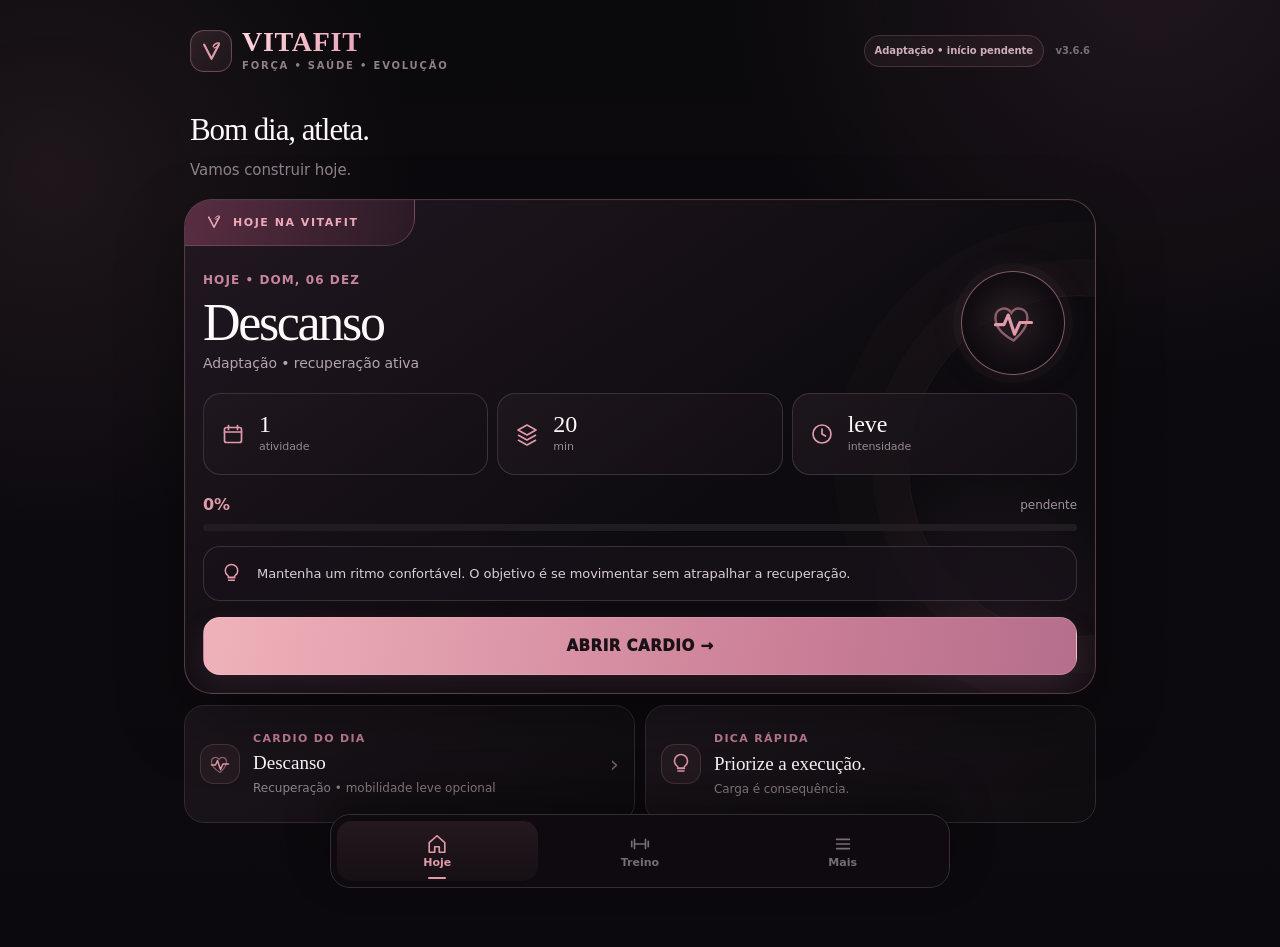
==== commit 938df22b: "VITAFIT 3.6.6: remove retired cleanup layers from bootstrap" ====
--- a/index.html
+++ b/index.html
@@ -8,10 +8,10 @@
   <meta name="apple-mobile-web-app-capable" content="yes">
   <meta name="apple-mobile-web-app-status-bar-style" content="black-translucent">
   <meta name="apple-mobile-web-app-title" content="VITAFIT">
-  <meta name="forja-build" content="3.6.5">
-  <meta name="vitafit-build" content="3.6.5">
-  <link rel="manifest" href="manifest.webmanifest?v=3.6.5">
-  <link rel="icon" type="image/svg+xml" href="icons/vitafit.svg?v=3.6.5">
+  <meta name="forja-build" content="3.6.6">
+  <meta name="vitafit-build" content="3.6.6">
+  <link rel="manifest" href="manifest.webmanifest?v=3.6.6">
+  <link rel="icon" type="image/svg+xml" href="icons/vitafit.svg?v=3.6.6">
   <link rel="icon" type="image/png" sizes="192x192" href="icons/icon-192.png">
   <link rel="apple-touch-icon" href="icons/icon-192.png">
   <title>VITAFIT • Força, saúde & evolução</title>
@@ -20,16 +20,16 @@
     window.addEventListener('beforeinstallprompt',event=>{event.preventDefault();window.__VITAFIT_INSTALL__.deferred=event;window.dispatchEvent(new CustomEvent('vitafit-install-ready'));});
     window.addEventListener('appinstalled',()=>{window.__VITAFIT_INSTALL__.installed=true;window.__VITAFIT_INSTALL__.deferred=null;window.dispatchEvent(new CustomEvent('vitafit-app-installed'));});
   </script>
-  <link rel="stylesheet" href="css/base.css?v=3.6.5"><link rel="stylesheet" href="css/v13.css?v=3.6.5"><link rel="stylesheet" href="css/v14.css?v=3.6.5"><link rel="stylesheet" href="css/v20.css?v=3.6.5"><link rel="stylesheet" href="css/v21.css?v=3.6.5"><link rel="stylesheet" href="css/v30.css?v=3.6.5"><link rel="stylesheet" href="css/v31.css?v=3.6.5"><link rel="stylesheet" href="css/v32.css?v=3.6.5"><link rel="stylesheet" href="css/v33.css?v=3.6.5"><link rel="stylesheet" href="css/v333.css?v=3.6.5"><link rel="stylesheet" href="css/v334.css?v=3.6.5"><link rel="stylesheet" href="css/v340.css?v=3.6.5"><link rel="stylesheet" href="css/v341.css?v=3.6.5"><link rel="stylesheet" href="css/v342.css?v=3.6.5"><link rel="stylesheet" href="css/v350.css?v=3.6.5"><link rel="stylesheet" href="css/v350fix.css?v=3.6.5"><link rel="stylesheet" href="css/v351.css?v=3.6.5"><link rel="stylesheet" href="css/v351-accessibility.css?v=3.6.5"><link rel="stylesheet" href="css/v353.css?v=3.6.5"><link rel="stylesheet" href="css/v354.css?v=3.6.5"><link rel="stylesheet" href="css/v360.css?v=3.6.5"><link rel="stylesheet" href="css/v363.css?v=3.6.5"><link rel="stylesheet" href="css/v364.css?v=3.6.5"><link rel="stylesheet" href="css/v365.css?v=3.6.5">
+  <link rel="stylesheet" href="css/base.css?v=3.6.6"><link rel="stylesheet" href="css/v13.css?v=3.6.6"><link rel="stylesheet" href="css/v14.css?v=3.6.6"><link rel="stylesheet" href="css/v20.css?v=3.6.6"><link rel="stylesheet" href="css/v21.css?v=3.6.6"><link rel="stylesheet" href="css/v30.css?v=3.6.6"><link rel="stylesheet" href="css/v31.css?v=3.6.6"><link rel="stylesheet" href="css/v32.css?v=3.6.6"><link rel="stylesheet" href="css/v33.css?v=3.6.6"><link rel="stylesheet" href="css/v333.css?v=3.6.6"><link rel="stylesheet" href="css/v334.css?v=3.6.6"><link rel="stylesheet" href="css/v340.css?v=3.6.6"><link rel="stylesheet" href="css/v341.css?v=3.6.6"><link rel="stylesheet" href="css/v342.css?v=3.6.6"><link rel="stylesheet" href="css/v350.css?v=3.6.6"><link rel="stylesheet" href="css/v350fix.css?v=3.6.6"><link rel="stylesheet" href="css/v351.css?v=3.6.6"><link rel="stylesheet" href="css/v351-accessibility.css?v=3.6.6"><link rel="stylesheet" href="css/v353.css?v=3.6.6"><link rel="stylesheet" href="css/v354.css?v=3.6.6"><link rel="stylesheet" href="css/v360.css?v=3.6.6"><link rel="stylesheet" href="css/v363.css?v=3.6.6"><link rel="stylesheet" href="css/v366.css?v=3.6.6">
 </head>
 <body>
   <div id="forja-root"><div style="min-height:100vh;display:grid;place-items:center;background:radial-gradient(circle at 50% 35%,#21151e,#0b090d 62%);color:#fff9fc;font-family:system-ui,sans-serif;text-align:center;padding:24px"><div><strong style="font-family:Georgia,serif;font-size:30px;font-weight:500;letter-spacing:.08em;color:#e8a2b1">VITAFIT</strong><div style="margin-top:8px;opacity:.56;font-size:11px;letter-spacing:.08em">FORÇA • SAÚDE • EVOLUÇÃO</div><div style="margin-top:16px;opacity:.64;font-size:12px">Preparando seu dia…</div></div></div></div>
   <script>
   (async()=>{
-    const BUILD='3.6.5';window.__FORJA_BUILD__=BUILD;window.__VITAFIT_BUILD__=BUILD;document.documentElement.dataset.forjaBuild=BUILD;document.documentElement.dataset.brand='vitafit';
+    const BUILD='3.6.6';window.__FORJA_BUILD__=BUILD;window.__VITAFIT_BUILD__=BUILD;document.documentElement.dataset.forjaBuild=BUILD;document.documentElement.dataset.brand='vitafit';
     const root=document.getElementById('forja-root');
     const parts=['home-dashboard.html','nutrition.html','training.html','modals.html'];
-    const scripts=['base.js','plan.js','v13.js','enhancements-a.js','v21.js','v30a.js','v30b1.js','v30c.js','dom-fixes.js','v30b2.js','v31.js','v32.js','v33.js','v332.js','v333.js','v334.js','v340.js','v341.js','v342.js','v350.js','v350fix.js','v350header.js','v351.js','v353.js','v354.js','v354-version.js','v360.js','v363.js','v364.js','v365.js'];
+    const scripts=['base.js','plan.js','v13.js','enhancements-a.js','v21.js','v30a.js','v30b1.js','v30c.js','dom-fixes.js','v30b2.js','v31.js','v32.js','v33.js','v332.js','v333.js','v334.js','v340.js','v341.js','v342.js','v350.js','v350fix.js','v350header.js','v351.js','v353.js','v354.js','v354-version.js','v360.js','v363.js','v366.js'];
     const fragments=await Promise.all(parts.map(async p=>{const r=await fetch('fragments/'+p+'?v='+BUILD);if(!r.ok)throw new Error('Falha ao carregar '+p);return r.text();}));root.innerHTML=fragments.join('');
     const loads=scripts.map(s=>new Promise((ok,fail)=>{const el=document.createElement('script');el.src='js/'+s+'?v='+BUILD;el.async=false;el.onload=ok;el.onerror=fail;document.body.appendChild(el);}));await Promise.all(loads);
     const version=document.querySelector('.hero .version');if(version)version.textContent='v'+BUILD;document.documentElement.dataset.forjaBuild=BUILD;document.documentElement.dataset.vitafitBuild=BUILD;document.documentElement.dataset.vitafitReady='true';
--- a/css/v366.css
+++ b/css/v366.css
@@ -0,0 +1,11 @@
+/* VITAFIT 3.6.6 — camada final simplificada e rápida */
+#nutricao,#evolucao,.app-nav-btn[data-screen="nutricao"],.app-nav-btn[data-screen="evolucao"],.tab-btn[data-tab="nutricao"],#v360TrainingApp .v360-video-btn,#v360VideoModal,#v362WorkoutVideoModal{display:none!important}
+#appBottomNav{grid-template-columns:repeat(3,minmax(0,1fr))!important}
+#mais .app-editor,#mais .editor-panel,#mais .edit-app,#mais .app-customizer,#mais .customizer-panel,#mais [data-editor],#mais [data-app-editor]{display:none!important}
+.app-nav-btn,button,[role="button"]{touch-action:manipulation;-webkit-tap-highlight-color:transparent}
+.app-nav-btn{user-select:none;-webkit-user-select:none;transition:background-color .06s ease,color .06s ease,transform .06s ease}
+.app-nav-btn.v366-pressed{transform:scale(.95)}
+#v360TrainingApp .v360-ex{contain:layout paint;content-visibility:auto;contain-intrinsic-size:380px}
+#v360TrainingApp .v360-day,#v360TrainingApp .v360-set-ok,#v360TrainingApp .v363-main,#v360TrainingApp .v363-actions button{touch-action:manipulation;-webkit-tap-highlight-color:transparent}
+#v360TrainingApp .v360-day:active,#v360TrainingApp .v360-set-ok:active,#v360TrainingApp .v363-main:active{transform:scale(.985)}
+@media(prefers-reduced-motion:reduce){*{scroll-behavior:auto!important}.app-nav-btn,#v360TrainingApp .v360-day,#v360TrainingApp .v360-set-ok{transition:none!important}}
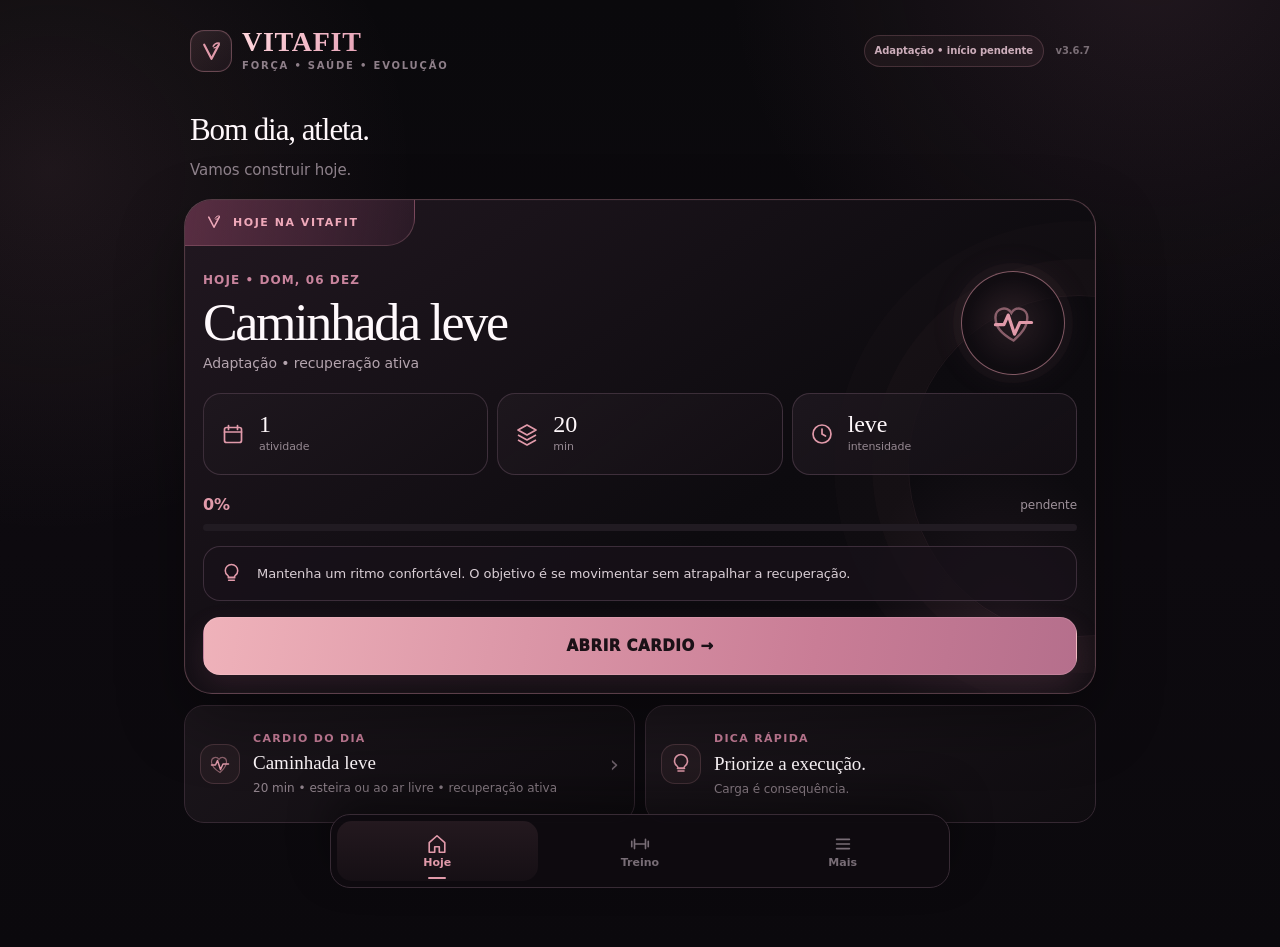
==== commit 83f61874: "Load VITAFIT 3.6.7 weekly schedule" ====
--- a/index.html
+++ b/index.html
@@ -8,10 +8,10 @@
   <meta name="apple-mobile-web-app-capable" content="yes">
   <meta name="apple-mobile-web-app-status-bar-style" content="black-translucent">
   <meta name="apple-mobile-web-app-title" content="VITAFIT">
-  <meta name="forja-build" content="3.6.6">
-  <meta name="vitafit-build" content="3.6.6">
-  <link rel="manifest" href="manifest.webmanifest?v=3.6.6">
-  <link rel="icon" type="image/svg+xml" href="icons/vitafit.svg?v=3.6.6">
+  <meta name="forja-build" content="3.6.7">
+  <meta name="vitafit-build" content="3.6.7">
+  <link rel="manifest" href="manifest.webmanifest?v=3.6.7">
+  <link rel="icon" type="image/svg+xml" href="icons/vitafit.svg?v=3.6.7">
   <link rel="icon" type="image/png" sizes="192x192" href="icons/icon-192.png">
   <link rel="apple-touch-icon" href="icons/icon-192.png">
   <title>VITAFIT • Força, saúde & evolução</title>
@@ -20,16 +20,16 @@
     window.addEventListener('beforeinstallprompt',event=>{event.preventDefault();window.__VITAFIT_INSTALL__.deferred=event;window.dispatchEvent(new CustomEvent('vitafit-install-ready'));});
     window.addEventListener('appinstalled',()=>{window.__VITAFIT_INSTALL__.installed=true;window.__VITAFIT_INSTALL__.deferred=null;window.dispatchEvent(new CustomEvent('vitafit-app-installed'));});
   </script>
-  <link rel="stylesheet" href="css/base.css?v=3.6.6"><link rel="stylesheet" href="css/v13.css?v=3.6.6"><link rel="stylesheet" href="css/v14.css?v=3.6.6"><link rel="stylesheet" href="css/v20.css?v=3.6.6"><link rel="stylesheet" href="css/v21.css?v=3.6.6"><link rel="stylesheet" href="css/v30.css?v=3.6.6"><link rel="stylesheet" href="css/v31.css?v=3.6.6"><link rel="stylesheet" href="css/v32.css?v=3.6.6"><link rel="stylesheet" href="css/v33.css?v=3.6.6"><link rel="stylesheet" href="css/v333.css?v=3.6.6"><link rel="stylesheet" href="css/v334.css?v=3.6.6"><link rel="stylesheet" href="css/v340.css?v=3.6.6"><link rel="stylesheet" href="css/v341.css?v=3.6.6"><link rel="stylesheet" href="css/v342.css?v=3.6.6"><link rel="stylesheet" href="css/v350.css?v=3.6.6"><link rel="stylesheet" href="css/v350fix.css?v=3.6.6"><link rel="stylesheet" href="css/v351.css?v=3.6.6"><link rel="stylesheet" href="css/v351-accessibility.css?v=3.6.6"><link rel="stylesheet" href="css/v353.css?v=3.6.6"><link rel="stylesheet" href="css/v354.css?v=3.6.6"><link rel="stylesheet" href="css/v360.css?v=3.6.6"><link rel="stylesheet" href="css/v363.css?v=3.6.6"><link rel="stylesheet" href="css/v366.css?v=3.6.6">
+  <link rel="stylesheet" href="css/base.css?v=3.6.7"><link rel="stylesheet" href="css/v13.css?v=3.6.7"><link rel="stylesheet" href="css/v14.css?v=3.6.7"><link rel="stylesheet" href="css/v20.css?v=3.6.7"><link rel="stylesheet" href="css/v21.css?v=3.6.7"><link rel="stylesheet" href="css/v30.css?v=3.6.7"><link rel="stylesheet" href="css/v31.css?v=3.6.7"><link rel="stylesheet" href="css/v32.css?v=3.6.7"><link rel="stylesheet" href="css/v33.css?v=3.6.7"><link rel="stylesheet" href="css/v333.css?v=3.6.7"><link rel="stylesheet" href="css/v334.css?v=3.6.7"><link rel="stylesheet" href="css/v340.css?v=3.6.7"><link rel="stylesheet" href="css/v341.css?v=3.6.7"><link rel="stylesheet" href="css/v342.css?v=3.6.7"><link rel="stylesheet" href="css/v350.css?v=3.6.7"><link rel="stylesheet" href="css/v350fix.css?v=3.6.7"><link rel="stylesheet" href="css/v351.css?v=3.6.7"><link rel="stylesheet" href="css/v351-accessibility.css?v=3.6.7"><link rel="stylesheet" href="css/v353.css?v=3.6.7"><link rel="stylesheet" href="css/v354.css?v=3.6.7"><link rel="stylesheet" href="css/v360.css?v=3.6.7"><link rel="stylesheet" href="css/v363.css?v=3.6.7"><link rel="stylesheet" href="css/v366.css?v=3.6.7"><link rel="stylesheet" href="css/v367.css?v=3.6.7">
 </head>
 <body>
   <div id="forja-root"><div style="min-height:100vh;display:grid;place-items:center;background:radial-gradient(circle at 50% 35%,#21151e,#0b090d 62%);color:#fff9fc;font-family:system-ui,sans-serif;text-align:center;padding:24px"><div><strong style="font-family:Georgia,serif;font-size:30px;font-weight:500;letter-spacing:.08em;color:#e8a2b1">VITAFIT</strong><div style="margin-top:8px;opacity:.56;font-size:11px;letter-spacing:.08em">FORÇA • SAÚDE • EVOLUÇÃO</div><div style="margin-top:16px;opacity:.64;font-size:12px">Preparando seu dia…</div></div></div></div>
   <script>
   (async()=>{
-    const BUILD='3.6.6';window.__FORJA_BUILD__=BUILD;window.__VITAFIT_BUILD__=BUILD;document.documentElement.dataset.forjaBuild=BUILD;document.documentElement.dataset.brand='vitafit';
+    const BUILD='3.6.7';window.__FORJA_BUILD__=BUILD;window.__VITAFIT_BUILD__=BUILD;document.documentElement.dataset.forjaBuild=BUILD;document.documentElement.dataset.brand='vitafit';
     const root=document.getElementById('forja-root');
     const parts=['home-dashboard.html','nutrition.html','training.html','modals.html'];
-    const scripts=['base.js','plan.js','v13.js','enhancements-a.js','v21.js','v30a.js','v30b1.js','v30c.js','dom-fixes.js','v30b2.js','v31.js','v32.js','v33.js','v332.js','v333.js','v334.js','v340.js','v341.js','v342.js','v350.js','v350fix.js','v350header.js','v351.js','v353.js','v354.js','v354-version.js','v360.js','v363.js','v366.js'];
+    const scripts=['base.js','plan.js','v13.js','enhancements-a.js','v21.js','v30a.js','v30b1.js','v30c.js','dom-fixes.js','v30b2.js','v31.js','v32.js','v33.js','v332.js','v333.js','v334.js','v340.js','v341.js','v342.js','v350.js','v350fix.js','v350header.js','v351.js','v353.js','v354.js','v360.js','v363.js','v366.js','v367.js'];
     const fragments=await Promise.all(parts.map(async p=>{const r=await fetch('fragments/'+p+'?v='+BUILD);if(!r.ok)throw new Error('Falha ao carregar '+p);return r.text();}));root.innerHTML=fragments.join('');
     const loads=scripts.map(s=>new Promise((ok,fail)=>{const el=document.createElement('script');el.src='js/'+s+'?v='+BUILD;el.async=false;el.onload=ok;el.onerror=fail;document.body.appendChild(el);}));await Promise.all(loads);
     const version=document.querySelector('.hero .version');if(version)version.textContent='v'+BUILD;document.documentElement.dataset.forjaBuild=BUILD;document.documentElement.dataset.vitafitBuild=BUILD;document.documentElement.dataset.vitafitReady='true';
--- a/css/v367.css
+++ b/css/v367.css
@@ -0,0 +1,6 @@
+/* VITAFIT 3.6.7 — rotina semanal 4x e Mais essencial */
+#v360TrainingApp .v367-week{grid-template-columns:repeat(4,minmax(0,1fr))}
+#v360TrainingApp .v360-day[hidden]{display:none!important}
+.v367-today-mode{margin:12px 0 18px;padding:14px 16px;border-radius:16px;background:rgba(255,255,255,.045);border:1px solid rgba(255,255,255,.08);display:grid;gap:3px}.v367-today-mode span{font-size:10px;letter-spacing:.11em;opacity:.55}.v367-today-mode b{font-size:17px}.v367-today-mode small{opacity:.65;font-size:12px}
+.v367-more-intro{margin-bottom:14px}.v367-week-card,.v367-data,.v367-about{margin-bottom:14px}.v367-head{display:flex;align-items:flex-start;justify-content:space-between;gap:12px}.v367-head h3,.v367-data h3{margin:4px 0 0}.v367-pill{padding:7px 10px;border-radius:999px;background:rgba(232,162,177,.12);border:1px solid rgba(232,162,177,.24);font-size:11px;white-space:nowrap}.v367-schedule{display:grid;grid-template-columns:repeat(7,minmax(0,1fr));gap:7px;margin-top:16px}.v367-schedule>div{min-width:0;border-radius:14px;padding:10px 6px;text-align:center;background:rgba(255,255,255,.035);border:1px solid rgba(255,255,255,.06)}.v367-schedule>div.strength{background:rgba(232,162,177,.09);border-color:rgba(232,162,177,.2)}.v367-schedule b{display:block;font-size:11px}.v367-schedule span{display:block;margin-top:5px;font-size:10px;overflow:hidden;text-overflow:ellipsis}.v367-schedule small{display:block;margin-top:3px;font-size:8px;opacity:.5}.v367-data p,.v367-about p{opacity:.65;font-size:12px}.v367-actions{display:flex;gap:8px;flex-wrap:wrap;margin-top:12px}.v367-about{text-align:center}.v367-about strong{font-family:Georgia,serif;letter-spacing:.08em;font-size:22px}.v367-about small{opacity:.5}
+@media(max-width:560px){#v360TrainingApp .v367-week{grid-template-columns:repeat(4,minmax(72px,1fr));overflow-x:auto}.v367-schedule{grid-template-columns:repeat(4,minmax(0,1fr))}.v367-schedule>div{padding:10px 5px}.v367-schedule small{display:none}}
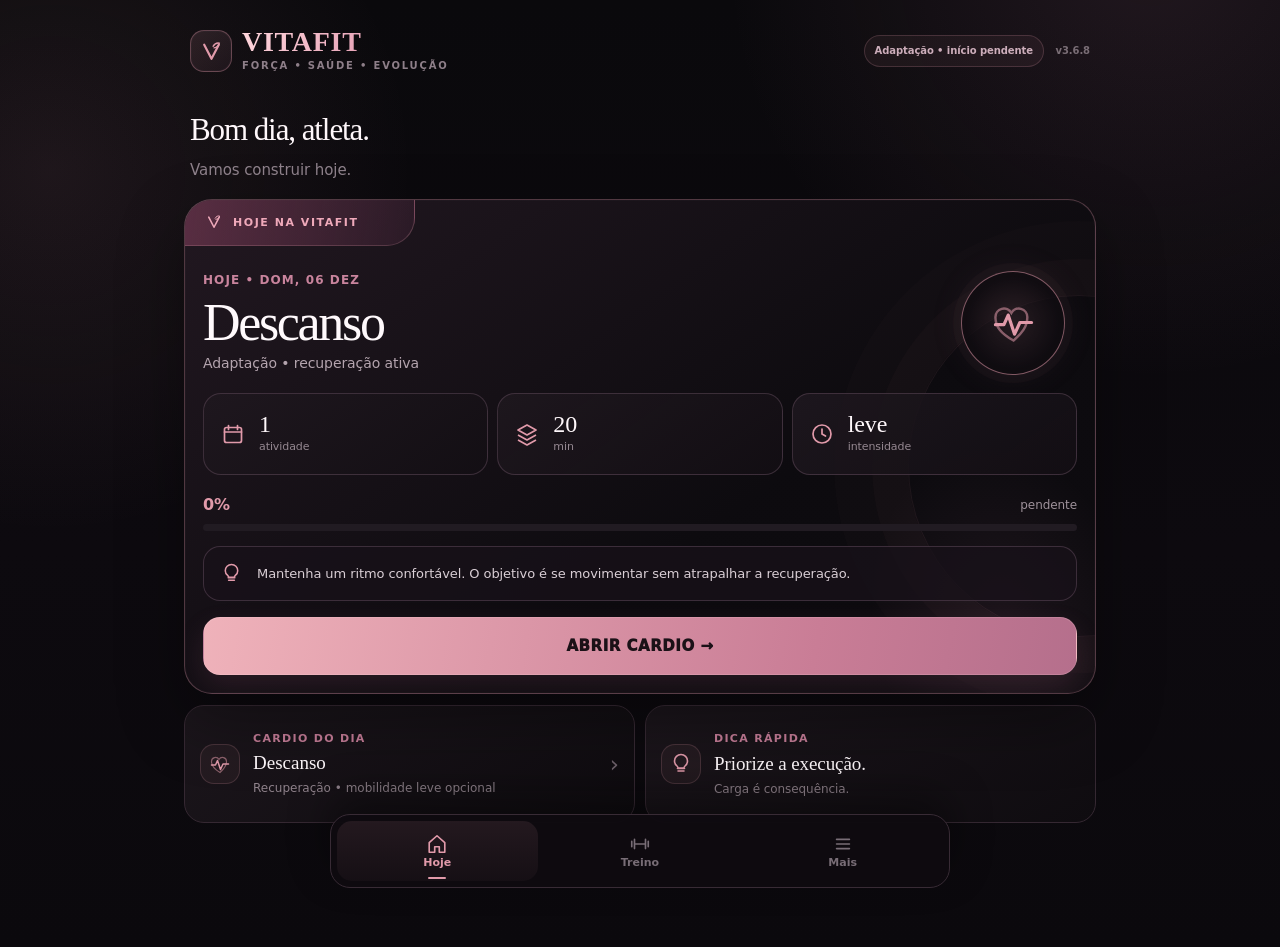
==== commit 4215cea9: "Publish VITAFIT 3.6.8 native four-day schedule" ====
--- a/index.html
+++ b/index.html
@@ -8,10 +8,10 @@
   <meta name="apple-mobile-web-app-capable" content="yes">
   <meta name="apple-mobile-web-app-status-bar-style" content="black-translucent">
   <meta name="apple-mobile-web-app-title" content="VITAFIT">
-  <meta name="forja-build" content="3.6.7">
-  <meta name="vitafit-build" content="3.6.7">
-  <link rel="manifest" href="manifest.webmanifest?v=3.6.7">
-  <link rel="icon" type="image/svg+xml" href="icons/vitafit.svg?v=3.6.7">
+  <meta name="forja-build" content="3.6.8">
+  <meta name="vitafit-build" content="3.6.8">
+  <link rel="manifest" href="manifest.webmanifest?v=3.6.8">
+  <link rel="icon" type="image/svg+xml" href="icons/vitafit.svg?v=3.6.8">
   <link rel="icon" type="image/png" sizes="192x192" href="icons/icon-192.png">
   <link rel="apple-touch-icon" href="icons/icon-192.png">
   <title>VITAFIT • Força, saúde & evolução</title>
@@ -20,13 +20,13 @@
     window.addEventListener('beforeinstallprompt',event=>{event.preventDefault();window.__VITAFIT_INSTALL__.deferred=event;window.dispatchEvent(new CustomEvent('vitafit-install-ready'));});
     window.addEventListener('appinstalled',()=>{window.__VITAFIT_INSTALL__.installed=true;window.__VITAFIT_INSTALL__.deferred=null;window.dispatchEvent(new CustomEvent('vitafit-app-installed'));});
   </script>
-  <link rel="stylesheet" href="css/base.css?v=3.6.7"><link rel="stylesheet" href="css/v13.css?v=3.6.7"><link rel="stylesheet" href="css/v14.css?v=3.6.7"><link rel="stylesheet" href="css/v20.css?v=3.6.7"><link rel="stylesheet" href="css/v21.css?v=3.6.7"><link rel="stylesheet" href="css/v30.css?v=3.6.7"><link rel="stylesheet" href="css/v31.css?v=3.6.7"><link rel="stylesheet" href="css/v32.css?v=3.6.7"><link rel="stylesheet" href="css/v33.css?v=3.6.7"><link rel="stylesheet" href="css/v333.css?v=3.6.7"><link rel="stylesheet" href="css/v334.css?v=3.6.7"><link rel="stylesheet" href="css/v340.css?v=3.6.7"><link rel="stylesheet" href="css/v341.css?v=3.6.7"><link rel="stylesheet" href="css/v342.css?v=3.6.7"><link rel="stylesheet" href="css/v350.css?v=3.6.7"><link rel="stylesheet" href="css/v350fix.css?v=3.6.7"><link rel="stylesheet" href="css/v351.css?v=3.6.7"><link rel="stylesheet" href="css/v351-accessibility.css?v=3.6.7"><link rel="stylesheet" href="css/v353.css?v=3.6.7"><link rel="stylesheet" href="css/v354.css?v=3.6.7"><link rel="stylesheet" href="css/v360.css?v=3.6.7"><link rel="stylesheet" href="css/v363.css?v=3.6.7"><link rel="stylesheet" href="css/v366.css?v=3.6.7"><link rel="stylesheet" href="css/v367.css?v=3.6.7">
+  <link rel="stylesheet" href="css/base.css?v=3.6.8"><link rel="stylesheet" href="css/v13.css?v=3.6.8"><link rel="stylesheet" href="css/v14.css?v=3.6.8"><link rel="stylesheet" href="css/v20.css?v=3.6.8"><link rel="stylesheet" href="css/v21.css?v=3.6.8"><link rel="stylesheet" href="css/v30.css?v=3.6.8"><link rel="stylesheet" href="css/v31.css?v=3.6.8"><link rel="stylesheet" href="css/v32.css?v=3.6.8"><link rel="stylesheet" href="css/v33.css?v=3.6.8"><link rel="stylesheet" href="css/v333.css?v=3.6.8"><link rel="stylesheet" href="css/v334.css?v=3.6.8"><link rel="stylesheet" href="css/v340.css?v=3.6.8"><link rel="stylesheet" href="css/v341.css?v=3.6.8"><link rel="stylesheet" href="css/v342.css?v=3.6.8"><link rel="stylesheet" href="css/v350.css?v=3.6.8"><link rel="stylesheet" href="css/v350fix.css?v=3.6.8"><link rel="stylesheet" href="css/v351.css?v=3.6.8"><link rel="stylesheet" href="css/v351-accessibility.css?v=3.6.8"><link rel="stylesheet" href="css/v353.css?v=3.6.8"><link rel="stylesheet" href="css/v354.css?v=3.6.8"><link rel="stylesheet" href="css/v360.css?v=3.6.8"><link rel="stylesheet" href="css/v363.css?v=3.6.8"><link rel="stylesheet" href="css/v366.css?v=3.6.8"><link rel="stylesheet" href="css/v367.css?v=3.6.8">
 </head>
 <body>
   <div id="forja-root"><div style="min-height:100vh;display:grid;place-items:center;background:radial-gradient(circle at 50% 35%,#21151e,#0b090d 62%);color:#fff9fc;font-family:system-ui,sans-serif;text-align:center;padding:24px"><div><strong style="font-family:Georgia,serif;font-size:30px;font-weight:500;letter-spacing:.08em;color:#e8a2b1">VITAFIT</strong><div style="margin-top:8px;opacity:.56;font-size:11px;letter-spacing:.08em">FORÇA • SAÚDE • EVOLUÇÃO</div><div style="margin-top:16px;opacity:.64;font-size:12px">Preparando seu dia…</div></div></div></div>
   <script>
   (async()=>{
-    const BUILD='3.6.7';window.__FORJA_BUILD__=BUILD;window.__VITAFIT_BUILD__=BUILD;document.documentElement.dataset.forjaBuild=BUILD;document.documentElement.dataset.brand='vitafit';
+    const BUILD='3.6.8';window.__FORJA_BUILD__=BUILD;window.__VITAFIT_BUILD__=BUILD;document.documentElement.dataset.forjaBuild=BUILD;document.documentElement.dataset.brand='vitafit';
     const root=document.getElementById('forja-root');
     const parts=['home-dashboard.html','nutrition.html','training.html','modals.html'];
     const scripts=['base.js','plan.js','v13.js','enhancements-a.js','v21.js','v30a.js','v30b1.js','v30c.js','dom-fixes.js','v30b2.js','v31.js','v32.js','v33.js','v332.js','v333.js','v334.js','v340.js','v341.js','v342.js','v350.js','v350fix.js','v350header.js','v351.js','v353.js','v354.js','v360.js','v363.js','v366.js','v367.js'];
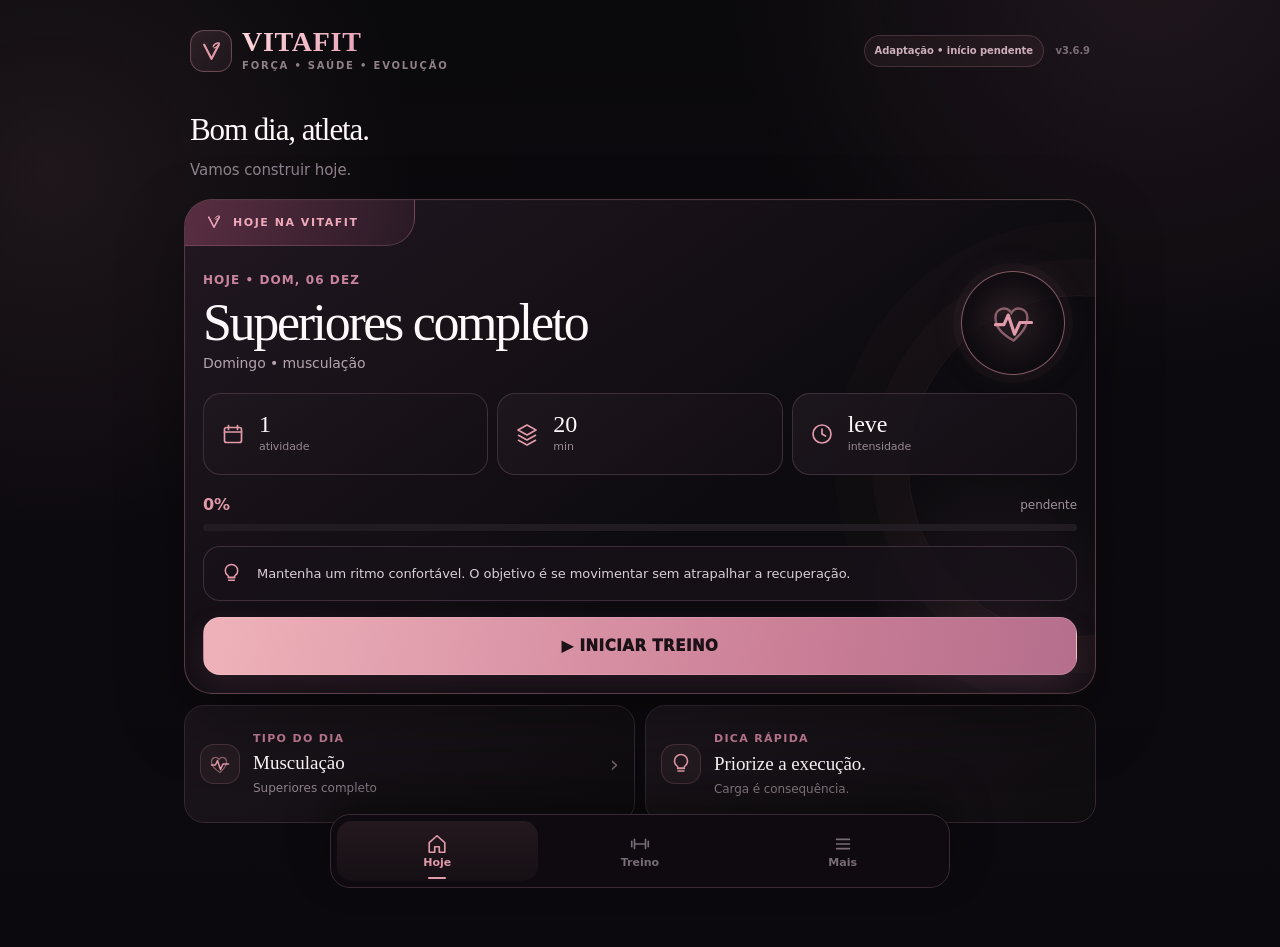
==== commit 29a0367c: "Publish VITAFIT 3.6.9 cardio schedule" ====
--- a/index.html
+++ b/index.html
@@ -8,10 +8,10 @@
   <meta name="apple-mobile-web-app-capable" content="yes">
   <meta name="apple-mobile-web-app-status-bar-style" content="black-translucent">
   <meta name="apple-mobile-web-app-title" content="VITAFIT">
-  <meta name="forja-build" content="3.6.8">
-  <meta name="vitafit-build" content="3.6.8">
-  <link rel="manifest" href="manifest.webmanifest?v=3.6.8">
-  <link rel="icon" type="image/svg+xml" href="icons/vitafit.svg?v=3.6.8">
+  <meta name="forja-build" content="3.6.9">
+  <meta name="vitafit-build" content="3.6.9">
+  <link rel="manifest" href="manifest.webmanifest?v=3.6.9">
+  <link rel="icon" type="image/svg+xml" href="icons/vitafit.svg?v=3.6.9">
   <link rel="icon" type="image/png" sizes="192x192" href="icons/icon-192.png">
   <link rel="apple-touch-icon" href="icons/icon-192.png">
   <title>VITAFIT • Força, saúde & evolução</title>
@@ -20,16 +20,16 @@
     window.addEventListener('beforeinstallprompt',event=>{event.preventDefault();window.__VITAFIT_INSTALL__.deferred=event;window.dispatchEvent(new CustomEvent('vitafit-install-ready'));});
     window.addEventListener('appinstalled',()=>{window.__VITAFIT_INSTALL__.installed=true;window.__VITAFIT_INSTALL__.deferred=null;window.dispatchEvent(new CustomEvent('vitafit-app-installed'));});
   </script>
-  <link rel="stylesheet" href="css/base.css?v=3.6.8"><link rel="stylesheet" href="css/v13.css?v=3.6.8"><link rel="stylesheet" href="css/v14.css?v=3.6.8"><link rel="stylesheet" href="css/v20.css?v=3.6.8"><link rel="stylesheet" href="css/v21.css?v=3.6.8"><link rel="stylesheet" href="css/v30.css?v=3.6.8"><link rel="stylesheet" href="css/v31.css?v=3.6.8"><link rel="stylesheet" href="css/v32.css?v=3.6.8"><link rel="stylesheet" href="css/v33.css?v=3.6.8"><link rel="stylesheet" href="css/v333.css?v=3.6.8"><link rel="stylesheet" href="css/v334.css?v=3.6.8"><link rel="stylesheet" href="css/v340.css?v=3.6.8"><link rel="stylesheet" href="css/v341.css?v=3.6.8"><link rel="stylesheet" href="css/v342.css?v=3.6.8"><link rel="stylesheet" href="css/v350.css?v=3.6.8"><link rel="stylesheet" href="css/v350fix.css?v=3.6.8"><link rel="stylesheet" href="css/v351.css?v=3.6.8"><link rel="stylesheet" href="css/v351-accessibility.css?v=3.6.8"><link rel="stylesheet" href="css/v353.css?v=3.6.8"><link rel="stylesheet" href="css/v354.css?v=3.6.8"><link rel="stylesheet" href="css/v360.css?v=3.6.8"><link rel="stylesheet" href="css/v363.css?v=3.6.8"><link rel="stylesheet" href="css/v366.css?v=3.6.8"><link rel="stylesheet" href="css/v367.css?v=3.6.8">
+  <link rel="stylesheet" href="css/base.css?v=3.6.9"><link rel="stylesheet" href="css/v13.css?v=3.6.9"><link rel="stylesheet" href="css/v14.css?v=3.6.9"><link rel="stylesheet" href="css/v20.css?v=3.6.9"><link rel="stylesheet" href="css/v21.css?v=3.6.9"><link rel="stylesheet" href="css/v30.css?v=3.6.9"><link rel="stylesheet" href="css/v31.css?v=3.6.9"><link rel="stylesheet" href="css/v32.css?v=3.6.9"><link rel="stylesheet" href="css/v33.css?v=3.6.9"><link rel="stylesheet" href="css/v333.css?v=3.6.9"><link rel="stylesheet" href="css/v334.css?v=3.6.9"><link rel="stylesheet" href="css/v340.css?v=3.6.9"><link rel="stylesheet" href="css/v341.css?v=3.6.9"><link rel="stylesheet" href="css/v342.css?v=3.6.9"><link rel="stylesheet" href="css/v350.css?v=3.6.9"><link rel="stylesheet" href="css/v350fix.css?v=3.6.9"><link rel="stylesheet" href="css/v351.css?v=3.6.9"><link rel="stylesheet" href="css/v351-accessibility.css?v=3.6.9"><link rel="stylesheet" href="css/v353.css?v=3.6.9"><link rel="stylesheet" href="css/v354.css?v=3.6.9"><link rel="stylesheet" href="css/v360.css?v=3.6.9"><link rel="stylesheet" href="css/v363.css?v=3.6.9"><link rel="stylesheet" href="css/v366.css?v=3.6.9"><link rel="stylesheet" href="css/v367.css?v=3.6.9"><link rel="stylesheet" href="css/v369.css?v=3.6.9">
 </head>
 <body>
   <div id="forja-root"><div style="min-height:100vh;display:grid;place-items:center;background:radial-gradient(circle at 50% 35%,#21151e,#0b090d 62%);color:#fff9fc;font-family:system-ui,sans-serif;text-align:center;padding:24px"><div><strong style="font-family:Georgia,serif;font-size:30px;font-weight:500;letter-spacing:.08em;color:#e8a2b1">VITAFIT</strong><div style="margin-top:8px;opacity:.56;font-size:11px;letter-spacing:.08em">FORÇA • SAÚDE • EVOLUÇÃO</div><div style="margin-top:16px;opacity:.64;font-size:12px">Preparando seu dia…</div></div></div></div>
   <script>
   (async()=>{
-    const BUILD='3.6.8';window.__FORJA_BUILD__=BUILD;window.__VITAFIT_BUILD__=BUILD;document.documentElement.dataset.forjaBuild=BUILD;document.documentElement.dataset.brand='vitafit';
+    const BUILD='3.6.9';window.__FORJA_BUILD__=BUILD;window.__VITAFIT_BUILD__=BUILD;document.documentElement.dataset.forjaBuild=BUILD;document.documentElement.dataset.brand='vitafit';
     const root=document.getElementById('forja-root');
     const parts=['home-dashboard.html','nutrition.html','training.html','modals.html'];
-    const scripts=['base.js','plan.js','v13.js','enhancements-a.js','v21.js','v30a.js','v30b1.js','v30c.js','dom-fixes.js','v30b2.js','v31.js','v32.js','v33.js','v332.js','v333.js','v334.js','v340.js','v341.js','v342.js','v350.js','v350fix.js','v350header.js','v351.js','v353.js','v354.js','v360.js','v363.js','v366.js','v367.js'];
+    const scripts=['base.js','plan.js','v13.js','enhancements-a.js','v21.js','v30a.js','v30b1.js','v30c.js','dom-fixes.js','v30b2.js','v31.js','v32.js','v33.js','v332.js','v333.js','v334.js','v340.js','v341.js','v342.js','v350.js','v350fix.js','v350header.js','v351.js','v353.js','v354.js','v360.js','v363.js','v366.js','v367.js','v369.js'];
     const fragments=await Promise.all(parts.map(async p=>{const r=await fetch('fragments/'+p+'?v='+BUILD);if(!r.ok)throw new Error('Falha ao carregar '+p);return r.text();}));root.innerHTML=fragments.join('');
     const loads=scripts.map(s=>new Promise((ok,fail)=>{const el=document.createElement('script');el.src='js/'+s+'?v='+BUILD;el.async=false;el.onload=ok;el.onerror=fail;document.body.appendChild(el);}));await Promise.all(loads);
     const version=document.querySelector('.hero .version');if(version)version.textContent='v'+BUILD;document.documentElement.dataset.forjaBuild=BUILD;document.documentElement.dataset.vitafitBuild=BUILD;document.documentElement.dataset.vitafitReady='true';
--- a/css/v367.css
+++ b/css/v367.css
@@ -1,6 +1,4 @@
-/* VITAFIT 3.6.7 — rotina semanal 4x e Mais essencial */
-#v360TrainingApp .v367-week{grid-template-columns:repeat(4,minmax(0,1fr))}
-#v360TrainingApp .v360-day[hidden]{display:none!important}
-.v367-today-mode{margin:12px 0 18px;padding:14px 16px;border-radius:16px;background:rgba(255,255,255,.045);border:1px solid rgba(255,255,255,.08);display:grid;gap:3px}.v367-today-mode span{font-size:10px;letter-spacing:.11em;opacity:.55}.v367-today-mode b{font-size:17px}.v367-today-mode small{opacity:.65;font-size:12px}
+/* VITAFIT 3.6.8 — rotina semanal 4x e Mais essencial */
+#v360TrainingApp .v360-week{grid-template-columns:repeat(4,minmax(0,1fr))}
 .v367-more-intro{margin-bottom:14px}.v367-week-card,.v367-data,.v367-about{margin-bottom:14px}.v367-head{display:flex;align-items:flex-start;justify-content:space-between;gap:12px}.v367-head h3,.v367-data h3{margin:4px 0 0}.v367-pill{padding:7px 10px;border-radius:999px;background:rgba(232,162,177,.12);border:1px solid rgba(232,162,177,.24);font-size:11px;white-space:nowrap}.v367-schedule{display:grid;grid-template-columns:repeat(7,minmax(0,1fr));gap:7px;margin-top:16px}.v367-schedule>div{min-width:0;border-radius:14px;padding:10px 6px;text-align:center;background:rgba(255,255,255,.035);border:1px solid rgba(255,255,255,.06)}.v367-schedule>div.strength{background:rgba(232,162,177,.09);border-color:rgba(232,162,177,.2)}.v367-schedule b{display:block;font-size:11px}.v367-schedule span{display:block;margin-top:5px;font-size:10px;overflow:hidden;text-overflow:ellipsis}.v367-schedule small{display:block;margin-top:3px;font-size:8px;opacity:.5}.v367-data p,.v367-about p{opacity:.65;font-size:12px}.v367-actions{display:flex;gap:8px;flex-wrap:wrap;margin-top:12px}.v367-about{text-align:center}.v367-about strong{font-family:Georgia,serif;letter-spacing:.08em;font-size:22px}.v367-about small{opacity:.5}
-@media(max-width:560px){#v360TrainingApp .v367-week{grid-template-columns:repeat(4,minmax(72px,1fr));overflow-x:auto}.v367-schedule{grid-template-columns:repeat(4,minmax(0,1fr))}.v367-schedule>div{padding:10px 5px}.v367-schedule small{display:none}}
+@media(max-width:560px){#v360TrainingApp .v360-week{grid-template-columns:repeat(4,minmax(72px,1fr));overflow-x:auto}.v367-schedule{grid-template-columns:repeat(4,minmax(0,1fr))}.v367-schedule>div{padding:10px 5px}.v367-schedule small{display:none}}
--- a/css/v369.css
+++ b/css/v369.css
@@ -0,0 +1,5 @@
+/* VITAFIT 3.6.9 — semana completa e painel de cardio */
+#v360TrainingApp .v369-native-hidden{display:none!important}
+.v369-week{display:grid;grid-template-columns:repeat(7,minmax(0,1fr));gap:8px;margin:12px 0 16px}.v369-day{min-width:0;border-radius:14px;padding:11px 6px;border:1px solid rgba(255,255,255,.07);background:rgba(255,255,255,.035);color:inherit;text-align:center;touch-action:manipulation}.v369-day b,.v369-day span,.v369-day small{display:block}.v369-day b{font-size:11px}.v369-day span{margin-top:5px;font-size:10px;white-space:nowrap;overflow:hidden;text-overflow:ellipsis}.v369-day small{margin-top:3px;font-size:9px;opacity:.55}.v369-day.strength{background:rgba(232,162,177,.08);border-color:rgba(232,162,177,.18)}.v369-day.cardio{background:rgba(255,255,255,.025)}.v369-day.selected{outline:2px solid rgba(232,162,177,.7);outline-offset:1px}.v369-day.today::after{content:'HOJE';display:block;margin-top:6px;font-size:7px;letter-spacing:.08em;opacity:.6}
+#v360TrainingApp.v369-cardio-mode .v360-overview,#v360TrainingApp.v369-cardio-mode .v360-list,#v360TrainingApp.v369-cardio-mode #v363VideoBox{display:none!important}.v369-cardio-panel{margin:8px 0 18px;padding:18px;border-radius:20px;background:linear-gradient(180deg,rgba(255,255,255,.055),rgba(255,255,255,.025));border:1px solid rgba(255,255,255,.08)}.v369-kicker{font-size:10px;letter-spacing:.12em;opacity:.58}.v369-cardio-panel h2{margin:7px 0 4px}.v369-cardio-panel p{margin:0;opacity:.66;font-size:12px}.v369-cardio-meta{display:grid;grid-template-columns:repeat(3,1fr);gap:8px;margin:16px 0}.v369-cardio-meta>div{padding:12px;border-radius:14px;background:rgba(255,255,255,.035);text-align:center}.v369-cardio-meta b{display:block;font-size:20px}.v369-cardio-meta span{font-size:9px;opacity:.55}.v369-cardio-panel button{width:100%;min-height:48px;border-radius:14px;border:1px solid rgba(232,162,177,.28);background:rgba(232,162,177,.12);color:inherit;font-weight:700;touch-action:manipulation}.v369-cardio-panel button.done{background:rgba(255,255,255,.07)}
+@media(max-width:620px){.v369-week{grid-template-columns:repeat(7,minmax(68px,1fr));overflow-x:auto;padding-bottom:4px;scrollbar-width:none}.v369-week::-webkit-scrollbar{display:none}.v369-day{padding:10px 5px}.v369-day span{font-size:9px}}
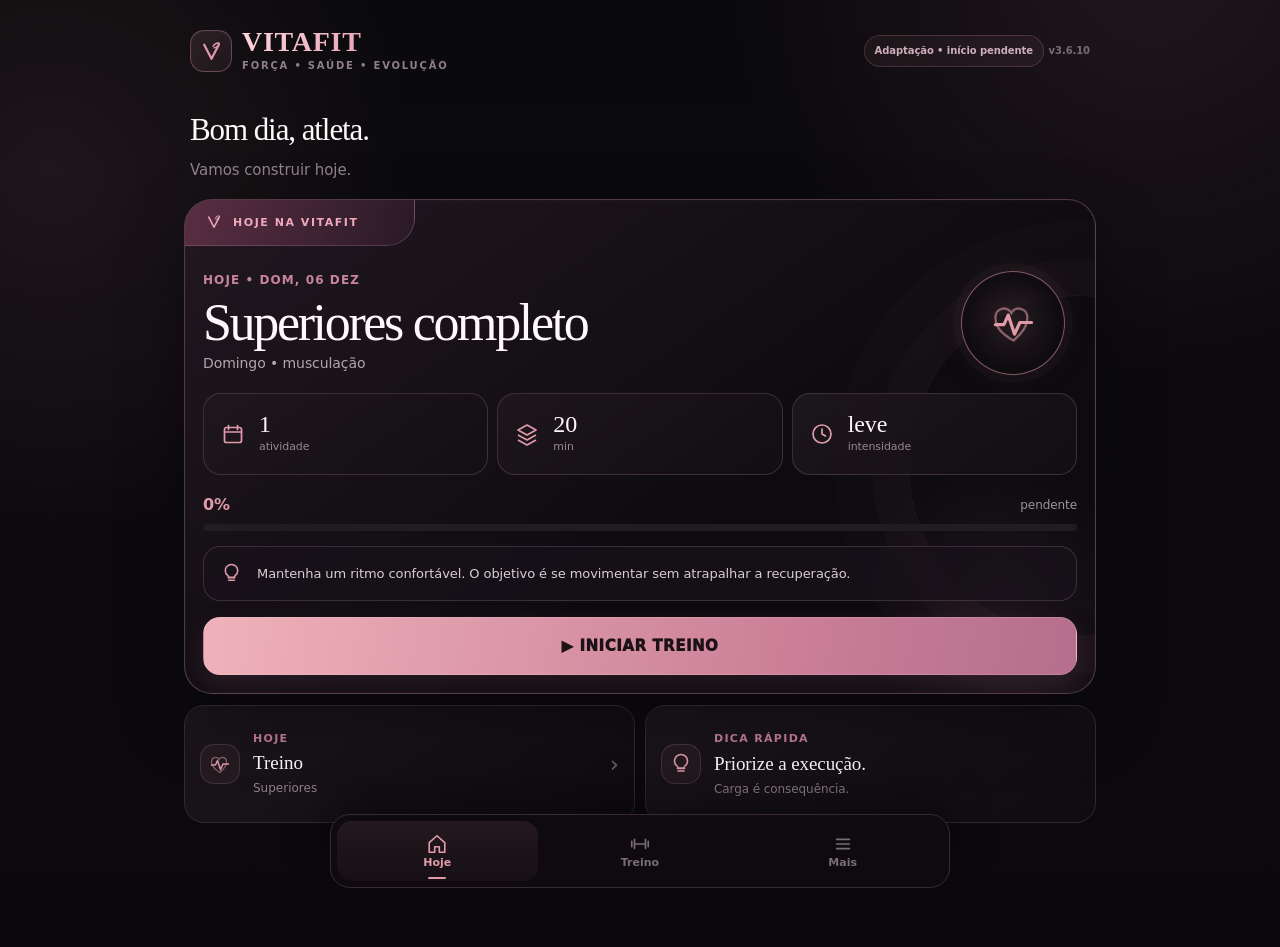
==== commit ecb0f48e: "Release VITAFIT 3.6.10 visual polish" ====
--- a/index.html
+++ b/index.html
@@ -8,10 +8,10 @@
   <meta name="apple-mobile-web-app-capable" content="yes">
   <meta name="apple-mobile-web-app-status-bar-style" content="black-translucent">
   <meta name="apple-mobile-web-app-title" content="VITAFIT">
-  <meta name="forja-build" content="3.6.9">
-  <meta name="vitafit-build" content="3.6.9">
-  <link rel="manifest" href="manifest.webmanifest?v=3.6.9">
-  <link rel="icon" type="image/svg+xml" href="icons/vitafit.svg?v=3.6.9">
+  <meta name="forja-build" content="3.6.10">
+  <meta name="vitafit-build" content="3.6.10">
+  <link rel="manifest" href="manifest.webmanifest?v=3.6.10">
+  <link rel="icon" type="image/svg+xml" href="icons/vitafit.svg?v=3.6.10">
   <link rel="icon" type="image/png" sizes="192x192" href="icons/icon-192.png">
   <link rel="apple-touch-icon" href="icons/icon-192.png">
   <title>VITAFIT • Força, saúde & evolução</title>
@@ -20,13 +20,13 @@
     window.addEventListener('beforeinstallprompt',event=>{event.preventDefault();window.__VITAFIT_INSTALL__.deferred=event;window.dispatchEvent(new CustomEvent('vitafit-install-ready'));});
     window.addEventListener('appinstalled',()=>{window.__VITAFIT_INSTALL__.installed=true;window.__VITAFIT_INSTALL__.deferred=null;window.dispatchEvent(new CustomEvent('vitafit-app-installed'));});
   </script>
-  <link rel="stylesheet" href="css/base.css?v=3.6.9"><link rel="stylesheet" href="css/v13.css?v=3.6.9"><link rel="stylesheet" href="css/v14.css?v=3.6.9"><link rel="stylesheet" href="css/v20.css?v=3.6.9"><link rel="stylesheet" href="css/v21.css?v=3.6.9"><link rel="stylesheet" href="css/v30.css?v=3.6.9"><link rel="stylesheet" href="css/v31.css?v=3.6.9"><link rel="stylesheet" href="css/v32.css?v=3.6.9"><link rel="stylesheet" href="css/v33.css?v=3.6.9"><link rel="stylesheet" href="css/v333.css?v=3.6.9"><link rel="stylesheet" href="css/v334.css?v=3.6.9"><link rel="stylesheet" href="css/v340.css?v=3.6.9"><link rel="stylesheet" href="css/v341.css?v=3.6.9"><link rel="stylesheet" href="css/v342.css?v=3.6.9"><link rel="stylesheet" href="css/v350.css?v=3.6.9"><link rel="stylesheet" href="css/v350fix.css?v=3.6.9"><link rel="stylesheet" href="css/v351.css?v=3.6.9"><link rel="stylesheet" href="css/v351-accessibility.css?v=3.6.9"><link rel="stylesheet" href="css/v353.css?v=3.6.9"><link rel="stylesheet" href="css/v354.css?v=3.6.9"><link rel="stylesheet" href="css/v360.css?v=3.6.9"><link rel="stylesheet" href="css/v363.css?v=3.6.9"><link rel="stylesheet" href="css/v366.css?v=3.6.9"><link rel="stylesheet" href="css/v367.css?v=3.6.9"><link rel="stylesheet" href="css/v369.css?v=3.6.9">
+  <link rel="stylesheet" href="css/base.css?v=3.6.10"><link rel="stylesheet" href="css/v13.css?v=3.6.10"><link rel="stylesheet" href="css/v14.css?v=3.6.10"><link rel="stylesheet" href="css/v20.css?v=3.6.10"><link rel="stylesheet" href="css/v21.css?v=3.6.10"><link rel="stylesheet" href="css/v30.css?v=3.6.10"><link rel="stylesheet" href="css/v31.css?v=3.6.10"><link rel="stylesheet" href="css/v32.css?v=3.6.10"><link rel="stylesheet" href="css/v33.css?v=3.6.10"><link rel="stylesheet" href="css/v333.css?v=3.6.10"><link rel="stylesheet" href="css/v334.css?v=3.6.10"><link rel="stylesheet" href="css/v340.css?v=3.6.10"><link rel="stylesheet" href="css/v341.css?v=3.6.10"><link rel="stylesheet" href="css/v342.css?v=3.6.10"><link rel="stylesheet" href="css/v350.css?v=3.6.10"><link rel="stylesheet" href="css/v350fix.css?v=3.6.10"><link rel="stylesheet" href="css/v351.css?v=3.6.10"><link rel="stylesheet" href="css/v351-accessibility.css?v=3.6.10"><link rel="stylesheet" href="css/v353.css?v=3.6.10"><link rel="stylesheet" href="css/v354.css?v=3.6.10"><link rel="stylesheet" href="css/v360.css?v=3.6.10"><link rel="stylesheet" href="css/v363.css?v=3.6.10"><link rel="stylesheet" href="css/v366.css?v=3.6.10"><link rel="stylesheet" href="css/v367.css?v=3.6.10"><link rel="stylesheet" href="css/v369.css?v=3.6.10">
 </head>
 <body>
   <div id="forja-root"><div style="min-height:100vh;display:grid;place-items:center;background:radial-gradient(circle at 50% 35%,#21151e,#0b090d 62%);color:#fff9fc;font-family:system-ui,sans-serif;text-align:center;padding:24px"><div><strong style="font-family:Georgia,serif;font-size:30px;font-weight:500;letter-spacing:.08em;color:#e8a2b1">VITAFIT</strong><div style="margin-top:8px;opacity:.56;font-size:11px;letter-spacing:.08em">FORÇA • SAÚDE • EVOLUÇÃO</div><div style="margin-top:16px;opacity:.64;font-size:12px">Preparando seu dia…</div></div></div></div>
   <script>
   (async()=>{
-    const BUILD='3.6.9';window.__FORJA_BUILD__=BUILD;window.__VITAFIT_BUILD__=BUILD;document.documentElement.dataset.forjaBuild=BUILD;document.documentElement.dataset.brand='vitafit';
+    const BUILD='3.6.10';window.__FORJA_BUILD__=BUILD;window.__VITAFIT_BUILD__=BUILD;document.documentElement.dataset.forjaBuild=BUILD;document.documentElement.dataset.brand='vitafit';
     const root=document.getElementById('forja-root');
     const parts=['home-dashboard.html','nutrition.html','training.html','modals.html'];
     const scripts=['base.js','plan.js','v13.js','enhancements-a.js','v21.js','v30a.js','v30b1.js','v30c.js','dom-fixes.js','v30b2.js','v31.js','v32.js','v33.js','v332.js','v333.js','v334.js','v340.js','v341.js','v342.js','v350.js','v350fix.js','v350header.js','v351.js','v353.js','v354.js','v360.js','v363.js','v366.js','v367.js','v369.js'];
--- a/css/v369.css
+++ b/css/v369.css
@@ -1,5 +1,6 @@
-/* VITAFIT 3.6.9 — semana completa e painel de cardio */
+/* VITAFIT 3.6.10 — polimento visual do padrão definitivo */
 #v360TrainingApp .v369-native-hidden{display:none!important}
-.v369-week{display:grid;grid-template-columns:repeat(7,minmax(0,1fr));gap:8px;margin:12px 0 16px}.v369-day{min-width:0;border-radius:14px;padding:11px 6px;border:1px solid rgba(255,255,255,.07);background:rgba(255,255,255,.035);color:inherit;text-align:center;touch-action:manipulation}.v369-day b,.v369-day span,.v369-day small{display:block}.v369-day b{font-size:11px}.v369-day span{margin-top:5px;font-size:10px;white-space:nowrap;overflow:hidden;text-overflow:ellipsis}.v369-day small{margin-top:3px;font-size:9px;opacity:.55}.v369-day.strength{background:rgba(232,162,177,.08);border-color:rgba(232,162,177,.18)}.v369-day.cardio{background:rgba(255,255,255,.025)}.v369-day.selected{outline:2px solid rgba(232,162,177,.7);outline-offset:1px}.v369-day.today::after{content:'HOJE';display:block;margin-top:6px;font-size:7px;letter-spacing:.08em;opacity:.6}
-#v360TrainingApp.v369-cardio-mode .v360-overview,#v360TrainingApp.v369-cardio-mode .v360-list,#v360TrainingApp.v369-cardio-mode #v363VideoBox{display:none!important}.v369-cardio-panel{margin:8px 0 18px;padding:18px;border-radius:20px;background:linear-gradient(180deg,rgba(255,255,255,.055),rgba(255,255,255,.025));border:1px solid rgba(255,255,255,.08)}.v369-kicker{font-size:10px;letter-spacing:.12em;opacity:.58}.v369-cardio-panel h2{margin:7px 0 4px}.v369-cardio-panel p{margin:0;opacity:.66;font-size:12px}.v369-cardio-meta{display:grid;grid-template-columns:repeat(3,1fr);gap:8px;margin:16px 0}.v369-cardio-meta>div{padding:12px;border-radius:14px;background:rgba(255,255,255,.035);text-align:center}.v369-cardio-meta b{display:block;font-size:20px}.v369-cardio-meta span{font-size:9px;opacity:.55}.v369-cardio-panel button{width:100%;min-height:48px;border-radius:14px;border:1px solid rgba(232,162,177,.28);background:rgba(232,162,177,.12);color:inherit;font-weight:700;touch-action:manipulation}.v369-cardio-panel button.done{background:rgba(255,255,255,.07)}
-@media(max-width:620px){.v369-week{grid-template-columns:repeat(7,minmax(68px,1fr));overflow-x:auto;padding-bottom:4px;scrollbar-width:none}.v369-week::-webkit-scrollbar{display:none}.v369-day{padding:10px 5px}.v369-day span{font-size:9px}}
+.v369-week{display:grid;grid-template-columns:repeat(7,minmax(0,1fr));gap:5px;margin:10px 0 16px}.v369-day{position:relative;min-width:0;min-height:62px;border-radius:13px;padding:9px 3px;border:1px solid rgba(255,255,255,.07);background:rgba(255,255,255,.03);color:inherit;text-align:center;touch-action:manipulation;-webkit-tap-highlight-color:transparent;transition:transform .12s ease,background .12s ease,border-color .12s ease}.v369-day:active{transform:scale(.97)}.v369-day b,.v369-day span,.v369-day small{display:block;line-height:1.1}.v369-day b{font-size:10px;letter-spacing:.04em}.v369-day span{margin-top:5px;font-size:9px;font-weight:700}.v369-day small{margin-top:4px;font-size:8px;opacity:.56;white-space:nowrap;overflow:hidden;text-overflow:ellipsis}.v369-day.strength{background:rgba(232,162,177,.07);border-color:rgba(232,162,177,.16)}.v369-day.cardio{background:rgba(255,255,255,.025)}.v369-day.selected{background:rgba(232,162,177,.16);border-color:rgba(232,162,177,.55);box-shadow:inset 0 0 0 1px rgba(232,162,177,.12)}.v369-day.today::before{content:'';position:absolute;top:6px;right:6px;width:5px;height:5px;border-radius:50%;background:currentColor;opacity:.65}
+#v360TrainingApp.v369-cardio-mode .v360-overview,#v360TrainingApp.v369-cardio-mode .v360-list,#v360TrainingApp.v369-cardio-mode #v363VideoBox{display:none!important}.v369-cardio-panel{margin:6px 0 18px;padding:20px;border-radius:20px;background:linear-gradient(180deg,rgba(255,255,255,.052),rgba(255,255,255,.024));border:1px solid rgba(255,255,255,.08)}.v369-kicker{font-size:9px;letter-spacing:.13em;opacity:.58}.v369-cardio-panel h2{margin:7px 0 5px;font-size:24px}.v369-cardio-panel p{margin:0;opacity:.62;font-size:12px}.v369-cardio-meta{display:grid;grid-template-columns:repeat(2,1fr);gap:8px;margin:17px 0}.v369-cardio-meta>div{padding:13px;border-radius:14px;background:rgba(255,255,255,.035);text-align:center}.v369-cardio-meta b{display:block;font-size:20px}.v369-cardio-meta span{font-size:9px;opacity:.55}.v369-cardio-panel button{width:100%;min-height:50px;border-radius:14px;border:1px solid rgba(232,162,177,.3);background:rgba(232,162,177,.12);color:inherit;font-weight:700;font-size:13px;touch-action:manipulation;-webkit-tap-highlight-color:transparent}.v369-cardio-panel button.done{background:rgba(255,255,255,.065);border-color:rgba(255,255,255,.1)}
+@media(max-width:560px){.v369-week{gap:4px}.v369-day{min-height:60px;padding:9px 2px;border-radius:12px}.v369-day b{font-size:9px}.v369-day span{font-size:8.5px}.v369-day small{font-size:7.5px}.v369-cardio-panel{padding:17px}}
+@media(max-width:370px){.v369-week{gap:3px}.v369-day{min-height:58px}.v369-day small{font-size:7px}}
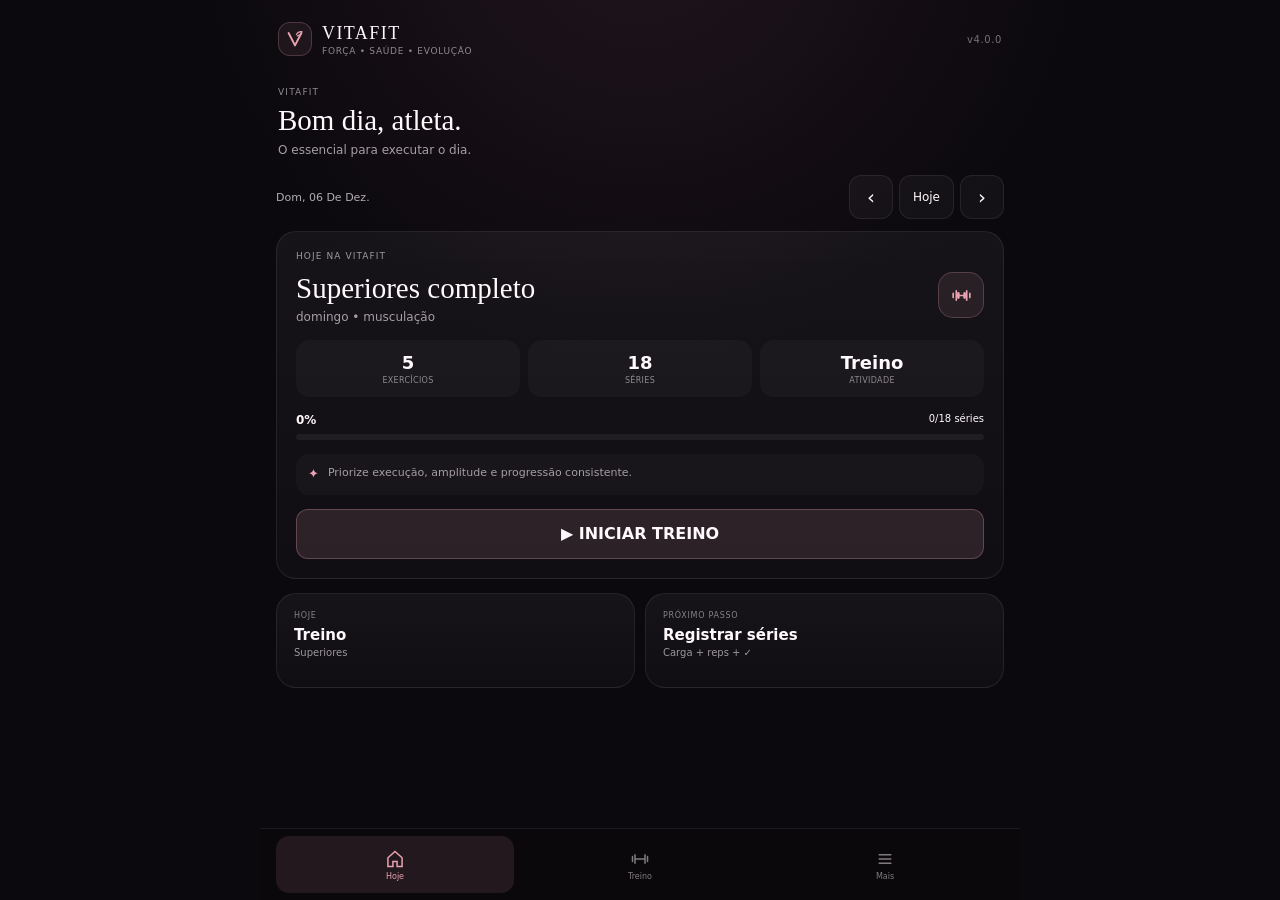
==== commit 7f0fc663: "Switch VITAFIT to consolidated V4 runtime" ====
--- a/index.html
+++ b/index.html
@@ -1,39 +1 @@
-<!doctype html>
-<html lang="pt-BR">
-<head>
-  <meta charset="utf-8">
-  <meta name="viewport" content="width=device-width,initial-scale=1,viewport-fit=cover">
-  <meta name="theme-color" content="#120d12">
-  <meta name="application-name" content="VITAFIT">
-  <meta name="apple-mobile-web-app-capable" content="yes">
-  <meta name="apple-mobile-web-app-status-bar-style" content="black-translucent">
-  <meta name="apple-mobile-web-app-title" content="VITAFIT">
-  <meta name="forja-build" content="3.6.10">
-  <meta name="vitafit-build" content="3.6.10">
-  <link rel="manifest" href="manifest.webmanifest?v=3.6.10">
-  <link rel="icon" type="image/svg+xml" href="icons/vitafit.svg?v=3.6.10">
-  <link rel="icon" type="image/png" sizes="192x192" href="icons/icon-192.png">
-  <link rel="apple-touch-icon" href="icons/icon-192.png">
-  <title>VITAFIT • Força, saúde & evolução</title>
-  <script>
-    window.__VITAFIT_INSTALL__=window.__VITAFIT_INSTALL__||{deferred:null,installed:false};
-    window.addEventListener('beforeinstallprompt',event=>{event.preventDefault();window.__VITAFIT_INSTALL__.deferred=event;window.dispatchEvent(new CustomEvent('vitafit-install-ready'));});
-    window.addEventListener('appinstalled',()=>{window.__VITAFIT_INSTALL__.installed=true;window.__VITAFIT_INSTALL__.deferred=null;window.dispatchEvent(new CustomEvent('vitafit-app-installed'));});
-  </script>
-  <link rel="stylesheet" href="css/base.css?v=3.6.10"><link rel="stylesheet" href="css/v13.css?v=3.6.10"><link rel="stylesheet" href="css/v14.css?v=3.6.10"><link rel="stylesheet" href="css/v20.css?v=3.6.10"><link rel="stylesheet" href="css/v21.css?v=3.6.10"><link rel="stylesheet" href="css/v30.css?v=3.6.10"><link rel="stylesheet" href="css/v31.css?v=3.6.10"><link rel="stylesheet" href="css/v32.css?v=3.6.10"><link rel="stylesheet" href="css/v33.css?v=3.6.10"><link rel="stylesheet" href="css/v333.css?v=3.6.10"><link rel="stylesheet" href="css/v334.css?v=3.6.10"><link rel="stylesheet" href="css/v340.css?v=3.6.10"><link rel="stylesheet" href="css/v341.css?v=3.6.10"><link rel="stylesheet" href="css/v342.css?v=3.6.10"><link rel="stylesheet" href="css/v350.css?v=3.6.10"><link rel="stylesheet" href="css/v350fix.css?v=3.6.10"><link rel="stylesheet" href="css/v351.css?v=3.6.10"><link rel="stylesheet" href="css/v351-accessibility.css?v=3.6.10"><link rel="stylesheet" href="css/v353.css?v=3.6.10"><link rel="stylesheet" href="css/v354.css?v=3.6.10"><link rel="stylesheet" href="css/v360.css?v=3.6.10"><link rel="stylesheet" href="css/v363.css?v=3.6.10"><link rel="stylesheet" href="css/v366.css?v=3.6.10"><link rel="stylesheet" href="css/v367.css?v=3.6.10"><link rel="stylesheet" href="css/v369.css?v=3.6.10">
-</head>
-<body>
-  <div id="forja-root"><div style="min-height:100vh;display:grid;place-items:center;background:radial-gradient(circle at 50% 35%,#21151e,#0b090d 62%);color:#fff9fc;font-family:system-ui,sans-serif;text-align:center;padding:24px"><div><strong style="font-family:Georgia,serif;font-size:30px;font-weight:500;letter-spacing:.08em;color:#e8a2b1">VITAFIT</strong><div style="margin-top:8px;opacity:.56;font-size:11px;letter-spacing:.08em">FORÇA • SAÚDE • EVOLUÇÃO</div><div style="margin-top:16px;opacity:.64;font-size:12px">Preparando seu dia…</div></div></div></div>
-  <script>
-  (async()=>{
-    const BUILD='3.6.10';window.__FORJA_BUILD__=BUILD;window.__VITAFIT_BUILD__=BUILD;document.documentElement.dataset.forjaBuild=BUILD;document.documentElement.dataset.brand='vitafit';
-    const root=document.getElementById('forja-root');
-    const parts=['home-dashboard.html','nutrition.html','training.html','modals.html'];
-    const scripts=['base.js','plan.js','v13.js','enhancements-a.js','v21.js','v30a.js','v30b1.js','v30c.js','dom-fixes.js','v30b2.js','v31.js','v32.js','v33.js','v332.js','v333.js','v334.js','v340.js','v341.js','v342.js','v350.js','v350fix.js','v350header.js','v351.js','v353.js','v354.js','v360.js','v363.js','v366.js','v367.js','v369.js'];
-    const fragments=await Promise.all(parts.map(async p=>{const r=await fetch('fragments/'+p+'?v='+BUILD);if(!r.ok)throw new Error('Falha ao carregar '+p);return r.text();}));root.innerHTML=fragments.join('');
-    const loads=scripts.map(s=>new Promise((ok,fail)=>{const el=document.createElement('script');el.src='js/'+s+'?v='+BUILD;el.async=false;el.onload=ok;el.onerror=fail;document.body.appendChild(el);}));await Promise.all(loads);
-    const version=document.querySelector('.hero .version');if(version)version.textContent='v'+BUILD;document.documentElement.dataset.forjaBuild=BUILD;document.documentElement.dataset.vitafitBuild=BUILD;document.documentElement.dataset.vitafitReady='true';
-    if('serviceWorker' in navigator){navigator.serviceWorker.addEventListener('message',e=>{if(e.data?.type==='VITAFIT_READY'&&e.data.build&&String(e.data.build)!==BUILD)window.__VITAFIT_UPDATE_AVAILABLE__=String(e.data.build);});navigator.serviceWorker.register('service-worker.js?v='+BUILD,{updateViaCache:'none'}).then(reg=>reg.update()).catch(()=>{});}
-  })().catch(err=>{document.getElementById('forja-root').innerHTML='<div style="padding:24px;font-family:sans-serif;color:#fff;background:#0b090d;min-height:100vh"><h1>VITAFIT</h1><p>Não foi possível carregar o aplicativo.</p><pre>'+err.message+'</pre></div>';});
-  </script>
-</body></html>+<!doctype html><html lang="pt-BR"><head><meta charset="utf-8"><meta name="viewport" content="width=device-width,initial-scale=1,viewport-fit=cover"><meta name="theme-color" content="#120d12"><meta name="application-name" content="VITAFIT"><meta name="apple-mobile-web-app-capable" content="yes"><meta name="apple-mobile-web-app-status-bar-style" content="black-translucent"><meta name="apple-mobile-web-app-title" content="VITAFIT"><meta name="forja-build" content="4.0.0"><meta name="vitafit-build" content="4.0.0"><link rel="manifest" href="manifest.webmanifest?v=4.0.0"><link rel="icon" type="image/svg+xml" href="icons/vitafit.svg?v=4.0.0"><link rel="icon" type="image/png" sizes="192x192" href="icons/icon-192.png"><link rel="apple-touch-icon" href="icons/icon-192.png"><title>VITAFIT • Força, saúde & evolução</title><link rel="stylesheet" href="css/v4.css?v=4.0.0"></head><body><div style="min-height:100vh;display:grid;place-items:center;background:radial-gradient(circle at 50% 35%,#21151e,#0b090d 62%);color:#fff9fc;font-family:system-ui,sans-serif"><div style="text-align:center"><strong style="font-family:Georgia,serif;font-size:30px;font-weight:500;letter-spacing:.08em;color:#e8a2b1">VITAFIT</strong><div style="margin-top:12px;opacity:.55;font-size:11px">Preparando seu dia…</div></div></div><script src="js/v4.js?v=4.0.0"></script></body></html>
--- a/css/v4.css
+++ b/css/v4.css
@@ -0,0 +1 @@
+:root{--bg:#0b090d;--panel:#131016;--panel2:#18131a;--text:#fff9fc;--muted:#a79da6;--soft:#e8a2b1;--line:rgba(255,255,255,.08);--line2:rgba(232,162,177,.24);--ok:#c8e6cf;--nav-h:72px;color-scheme:dark}*{box-sizing:border-box}html{background:var(--bg);scroll-behavior:smooth}body{margin:0;background:radial-gradient(circle at 50% -10%,#21151e 0,#0b090d 38%);color:var(--text);font-family:Inter,ui-sans-serif,system-ui,-apple-system,BlinkMacSystemFont,"Segoe UI",sans-serif;min-height:100vh;padding-bottom:calc(var(--nav-h) + env(safe-area-inset-bottom) + 18px)}button,input{font:inherit}button{color:inherit}button,[role=button],input{touch-action:manipulation;-webkit-tap-highlight-color:transparent}.shell{width:min(760px,100%);margin:0 auto;padding:18px 16px 28px}.topbar{display:flex;align-items:center;justify-content:space-between;gap:14px;padding:4px 2px 18px}.brand{display:flex;align-items:center;gap:10px}.brand-mark{width:34px;height:34px;display:grid;place-items:center;border:1px solid var(--line2);border-radius:12px;color:var(--soft);background:rgba(232,162,177,.07)}.brand-mark svg{width:22px;height:22px}.brand-copy strong{display:block;font-family:Georgia,serif;letter-spacing:.08em;font-size:18px;font-weight:500}.brand-copy small{display:block;margin-top:2px;font-size:9px;letter-spacing:.08em;opacity:.52}.version{font-size:10px;letter-spacing:.06em;opacity:.42}.screen{display:none}.screen.active{display:block}.screen-head{margin:6px 2px 16px}.eyebrow{font-size:9px;letter-spacing:.13em;opacity:.54}.screen-head h1,.screen-head h2{margin:5px 0 5px;font-family:Georgia,serif;font-weight:500}.screen-head h1{font-size:29px}.screen-head h2{font-size:25px}.screen-head p{margin:0;color:var(--muted);font-size:12px;line-height:1.45}.card{background:linear-gradient(180deg,rgba(255,255,255,.048),rgba(255,255,255,.025));border:1px solid var(--line);border-radius:20px;padding:17px;margin-bottom:14px}.date-row{display:flex;align-items:center;justify-content:space-between;gap:8px;margin-bottom:12px}.date-label{font-size:11px;opacity:.68;text-transform:capitalize}.date-nav{display:flex;gap:6px}.icon-btn,.soft-btn,.primary-btn{border:1px solid var(--line);background:rgba(255,255,255,.035);border-radius:12px;min-height:44px;padding:0 13px}.icon-btn{width:44px;padding:0;font-size:20px}.primary-btn{background:rgba(232,162,177,.13);border-color:rgba(232,162,177,.3);font-weight:750}.soft-btn{font-size:12px}.icon-btn:active,.soft-btn:active,.primary-btn:active,.nav-btn:active,.week-day:active,.set-ok:active,.video-main:active{transform:scale(.975)}.today-card{padding:19px}.today-ribbon{display:flex;align-items:center;gap:7px;font-size:9px;letter-spacing:.12em;opacity:.58}.today-main{display:grid;grid-template-columns:1fr auto;gap:12px;align-items:start;margin-top:11px}.today-main h2{margin:0;font-family:Georgia,serif;font-size:29px;font-weight:500}.today-main p{margin:5px 0 0;font-size:12px;color:var(--muted)}.today-icon{width:46px;height:46px;border-radius:15px;background:rgba(232,162,177,.09);border:1px solid var(--line2);display:grid;place-items:center;color:var(--soft)}.today-icon svg{width:25px;height:25px}.stats{display:grid;grid-template-columns:repeat(3,1fr);gap:8px;margin:16px 0}.stat{padding:12px 9px;border-radius:14px;background:rgba(255,255,255,.032);text-align:center}.stat b{display:block;font-size:18px}.stat span{display:block;font-size:8px;letter-spacing:.04em;opacity:.5;margin-top:3px}.progress-copy{display:flex;justify-content:space-between;gap:10px;font-size:10px;margin-bottom:7px}.progress-copy b{font-size:12px}.progress-track{height:6px;border-radius:99px;background:rgba(255,255,255,.06);overflow:hidden}.progress-track>div{height:100%;width:0;border-radius:inherit;background:var(--soft);transition:width .18s ease}.guidance{display:flex;gap:9px;align-items:flex-start;margin:14px 0;padding:11px 12px;border-radius:13px;background:rgba(255,255,255,.025);font-size:11px;color:var(--muted);line-height:1.4}.guidance b{color:var(--soft);font-size:13px}.today-card>.primary-btn{width:100%;min-height:50px}.support-grid{display:grid;grid-template-columns:1fr 1fr;gap:10px}.support{min-height:95px;text-align:left}.support small{display:block;font-size:8px;letter-spacing:.09em;opacity:.48}.support b{display:block;margin-top:6px;font-size:15px}.support span{display:block;margin-top:3px;font-size:10px;opacity:.58}.week{display:grid;grid-template-columns:repeat(7,minmax(0,1fr));gap:5px;margin:10px 0 16px}.week-day{position:relative;min-width:0;min-height:64px;border-radius:13px;padding:9px 2px;border:1px solid var(--line);background:rgba(255,255,255,.027);text-align:center}.week-day.strength{background:rgba(232,162,177,.065);border-color:rgba(232,162,177,.15)}.week-day.selected{background:rgba(232,162,177,.16);border-color:rgba(232,162,177,.52);box-shadow:inset 0 0 0 1px rgba(232,162,177,.1)}.week-day.today::after{content:"";position:absolute;top:6px;right:6px;width:5px;height:5px;border-radius:99px;background:currentColor;opacity:.62}.week-day b,.week-day span,.week-day small{display:block;line-height:1.08}.week-day b{font-size:9px;letter-spacing:.03em}.week-day span{font-size:8px;margin-top:5px;font-weight:750}.week-day small{font-size:7px;margin-top:4px;opacity:.5;overflow:hidden;text-overflow:ellipsis;white-space:nowrap}.overview{display:grid;grid-template-columns:1fr auto;gap:15px;align-items:start}.overview h2{font-family:Georgia,serif;font-weight:500;font-size:26px;margin:6px 0 4px}.overview p{margin:0;color:var(--muted);font-size:12px}.badges{display:flex;gap:6px;flex-wrap:wrap;margin-top:12px}.badge{font-size:9px;padding:6px 8px;border:1px solid var(--line);border-radius:999px;background:rgba(255,255,255,.025)}.ring{--p:0%;width:64px;height:64px;border-radius:50%;display:grid;place-items:center;background:conic-gradient(var(--soft) var(--p),rgba(255,255,255,.07) 0);position:relative}.ring::before{content:"";position:absolute;inset:5px;border-radius:50%;background:#141116}.ring b{position:relative;font-size:12px}.video-box{margin-top:14px}.video-main{width:100%;min-height:58px;border:1px solid var(--line2);border-radius:15px;background:rgba(232,162,177,.08);display:grid;grid-template-columns:36px 1fr auto;gap:10px;align-items:center;text-align:left;padding:9px 11px}.video-main .play{width:34px;height:34px;border-radius:11px;background:rgba(232,162,177,.12);display:grid;place-items:center}.video-main b{display:block;font-size:12px}.video-main small{display:block;font-size:9px;opacity:.53;margin-top:3px}.video-actions{display:flex;gap:7px;margin-top:7px}.video-actions button{min-height:40px;padding:0 11px;border:1px solid var(--line);border-radius:11px;background:rgba(255,255,255,.03);font-size:10px}.video-actions .danger{opacity:.7}.exercise{content-visibility:auto;contain:layout paint;contain-intrinsic-size:370px}.exercise.done{border-color:rgba(200,230,207,.18)}.exercise-top{display:grid;grid-template-columns:32px 1fr auto;gap:10px;align-items:start}.ex-num{width:30px;height:30px;border-radius:10px;background:rgba(232,162,177,.1);display:grid;place-items:center;font-size:11px;font-weight:800}.exercise h3{margin:1px 0 0;font-size:14px}.ex-note{display:block;margin-top:4px;font-size:9px;opacity:.5}.prescription{text-align:right}.prescription b{display:block;font-size:11px}.prescription span{display:block;font-size:8px;opacity:.5;margin-top:4px}.sets{margin-top:13px}.set-head,.set-row{display:grid;grid-template-columns:34px 1fr 1fr 44px;gap:7px;align-items:center}.set-head{font-size:8px;opacity:.43;text-align:center;padding:0 2px 6px}.set-row{margin-top:6px}.set-row i{text-align:center;font-style:normal;font-size:10px;opacity:.5}.set-input{width:100%;min-width:0;height:44px;border:1px solid var(--line);border-radius:11px;background:rgba(255,255,255,.025);color:inherit;text-align:center;outline:none}.set-input:focus{border-color:rgba(232,162,177,.55);background:rgba(232,162,177,.04)}.set-ok{height:44px;border:1px solid var(--line);border-radius:11px;background:rgba(255,255,255,.03)}.set-ok.done{background:rgba(200,230,207,.12);border-color:rgba(200,230,207,.26);color:var(--ok)}.history{margin-top:10px;font-size:8.5px;opacity:.45;white-space:nowrap;overflow:hidden;text-overflow:ellipsis}.cardio-card h2{font-family:Georgia,serif;font-weight:500;font-size:27px;margin:7px 0 5px}.cardio-card p{margin:0;color:var(--muted);font-size:12px}.cardio-meta{display:grid;grid-template-columns:1fr 1fr;gap:8px;margin:17px 0}.cardio-meta div{padding:14px;border-radius:14px;background:rgba(255,255,255,.032);text-align:center}.cardio-meta b{display:block;font-size:21px}.cardio-meta span{display:block;margin-top:3px;font-size:8px;opacity:.5}.cardio-card .primary-btn{width:100%;min-height:50px}.schedule{display:grid;grid-template-columns:repeat(7,minmax(0,1fr));gap:6px;margin-top:14px}.schedule div{padding:10px 3px;border-radius:12px;background:rgba(255,255,255,.025);text-align:center;border:1px solid var(--line)}.schedule .strength{background:rgba(232,162,177,.07);border-color:rgba(232,162,177,.15)}.schedule b,.schedule span,.schedule small{display:block}.schedule b{font-size:9px}.schedule span{font-size:8px;margin-top:4px}.schedule small{font-size:7px;margin-top:3px;opacity:.48}.more-actions{display:flex;gap:8px;flex-wrap:wrap;margin-top:12px}.about{text-align:center}.about strong{font-family:Georgia,serif;font-weight:500;letter-spacing:.08em;font-size:22px}.about p{font-size:11px;opacity:.6}.about small{font-size:9px;opacity:.4}.bottom-nav{position:fixed;z-index:30;left:50%;bottom:0;transform:translateX(-50%);width:min(760px,100%);height:calc(var(--nav-h) + env(safe-area-inset-bottom));padding:7px 16px calc(7px + env(safe-area-inset-bottom));display:grid;grid-template-columns:repeat(3,1fr);gap:7px;background:rgba(12,9,13,.93);backdrop-filter:blur(16px);border-top:1px solid var(--line)}.nav-btn{border:0;border-radius:13px;background:transparent;display:grid;place-items:center;align-content:center;gap:3px;min-height:54px;color:rgba(255,249,252,.48);user-select:none}.nav-btn.active{background:rgba(232,162,177,.1);color:var(--soft)}.nav-btn svg{width:20px;height:20px}.nav-btn span{font-size:8px}.nav-btn.pressed{transform:scale(.96)}.toast{position:fixed;z-index:60;left:50%;bottom:calc(var(--nav-h) + env(safe-area-inset-bottom) + 22px);transform:translate(-50%,12px);background:#211922;border:1px solid var(--line);border-radius:12px;padding:10px 13px;font-size:10px;opacity:0;pointer-events:none;transition:.16s}.toast.show{opacity:1;transform:translate(-50%,0)}.modal{position:fixed;z-index:80;inset:0;background:rgba(0,0,0,.88);display:none;padding:env(safe-area-inset-top) 0 env(safe-area-inset-bottom)}.modal.open{display:grid;place-items:center}.video-stage{width:100%;height:100%;display:grid;grid-template-rows:auto 1fr auto;background:#000}.video-stage header{display:flex;align-items:center;justify-content:space-between;padding:14px 16px;background:#100d11}.video-stage header small,.video-stage header b{display:block}.video-stage header small{font-size:8px;opacity:.5;letter-spacing:.1em}.video-stage header b{font-size:12px;margin-top:2px}.video-stage header button{width:44px;height:44px;border:0;border-radius:12px;background:rgba(255,255,255,.08);font-size:24px}.video-player{min-height:0;display:grid;place-items:center}.video-player video{width:100%;height:100%;max-height:100%;object-fit:contain;background:#000}.video-stage footer{text-align:center;padding:10px;font-size:9px;opacity:.45;background:#100d11}@media(max-width:520px){.shell{padding-left:12px;padding-right:12px}.support-grid{grid-template-columns:1fr 1fr}.week{gap:3px}.week-day{min-height:62px;border-radius:11px}.week-day b{font-size:8.5px}.week-day span{font-size:7.5px}.week-day small{font-size:6.8px}.schedule{gap:3px}.schedule div{padding:9px 2px}.overview h2{font-size:23px}.exercise{padding:14px}.exercise-top{grid-template-columns:30px 1fr}.prescription{grid-column:2;text-align:left;display:flex;gap:8px;align-items:center}.prescription span{margin-top:0}.set-head,.set-row{grid-template-columns:30px 1fr 1fr 42px;gap:5px}}@media(max-width:370px){.week-day small,.schedule small{display:none}.week-day{min-height:55px}.stats{gap:5px}.stat{padding:10px 5px}}@media(prefers-reduced-motion:reduce){*{scroll-behavior:auto!important;transition:none!important}}
